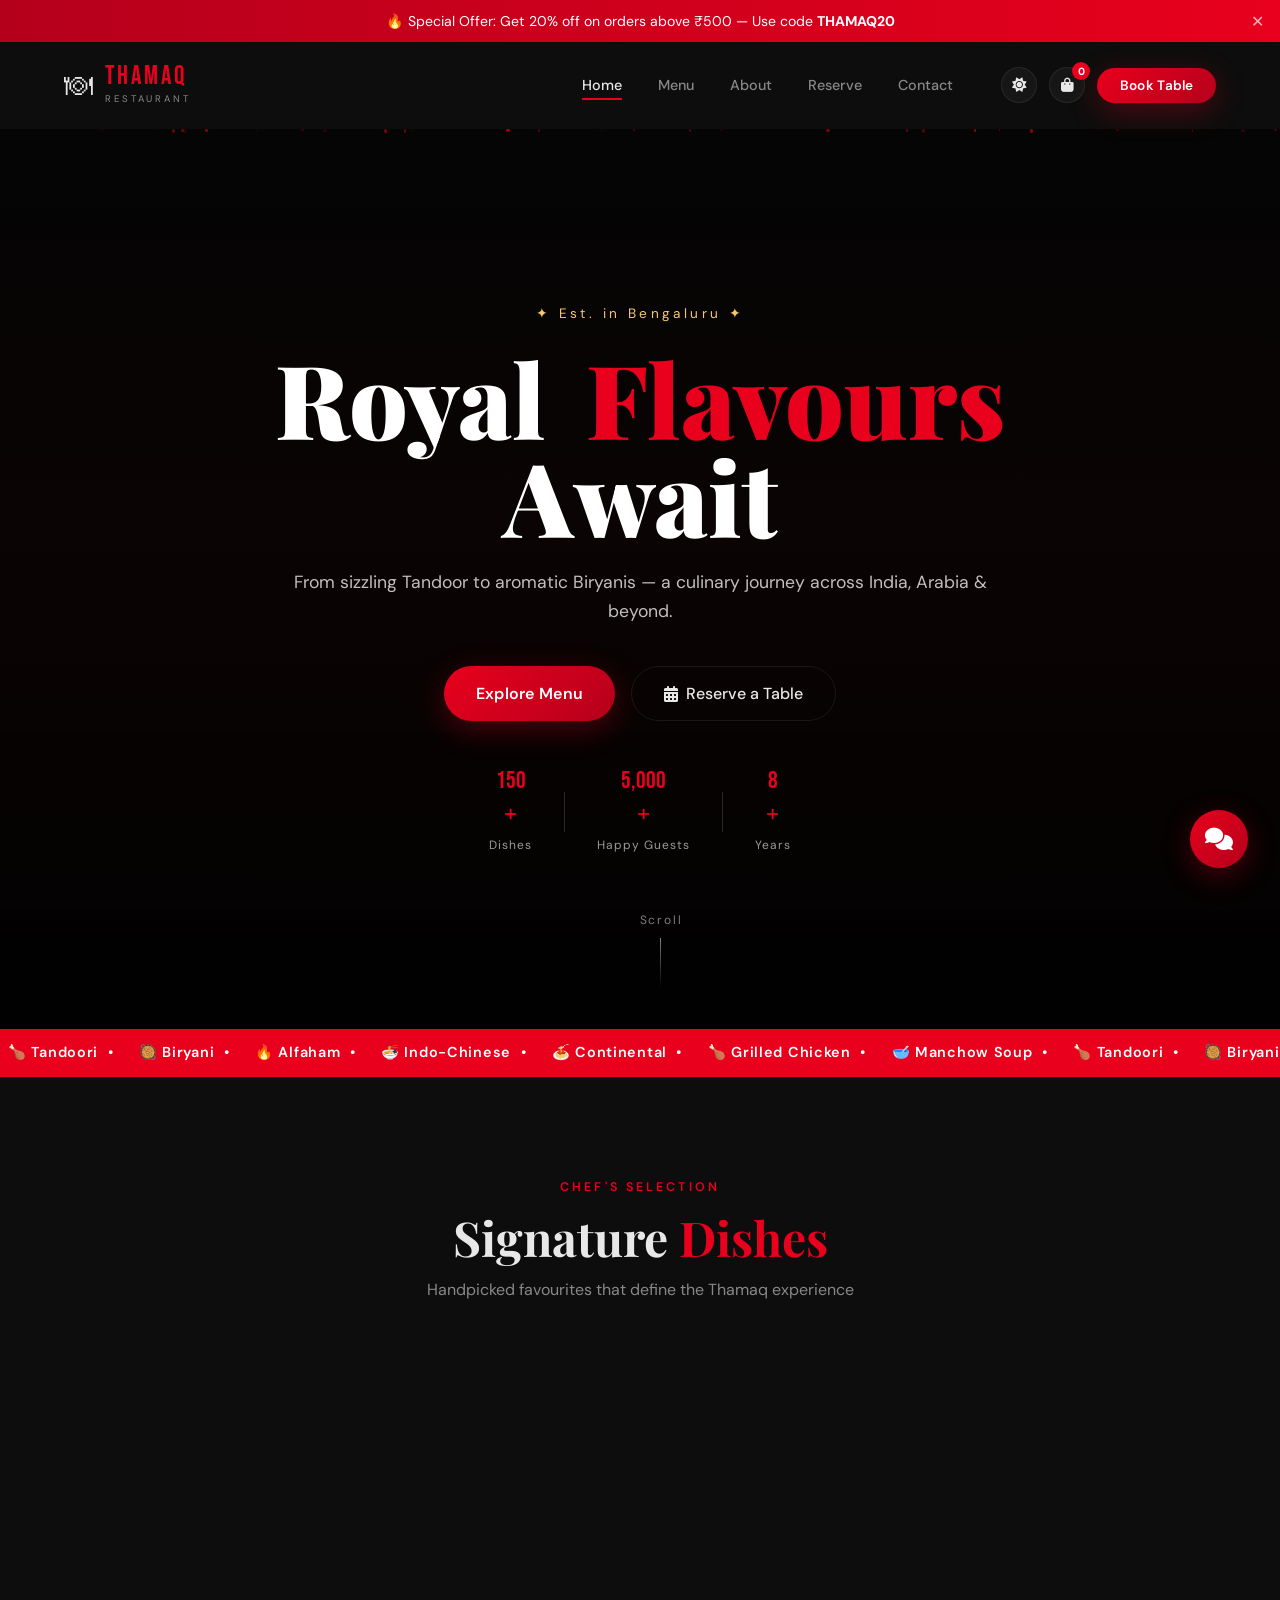
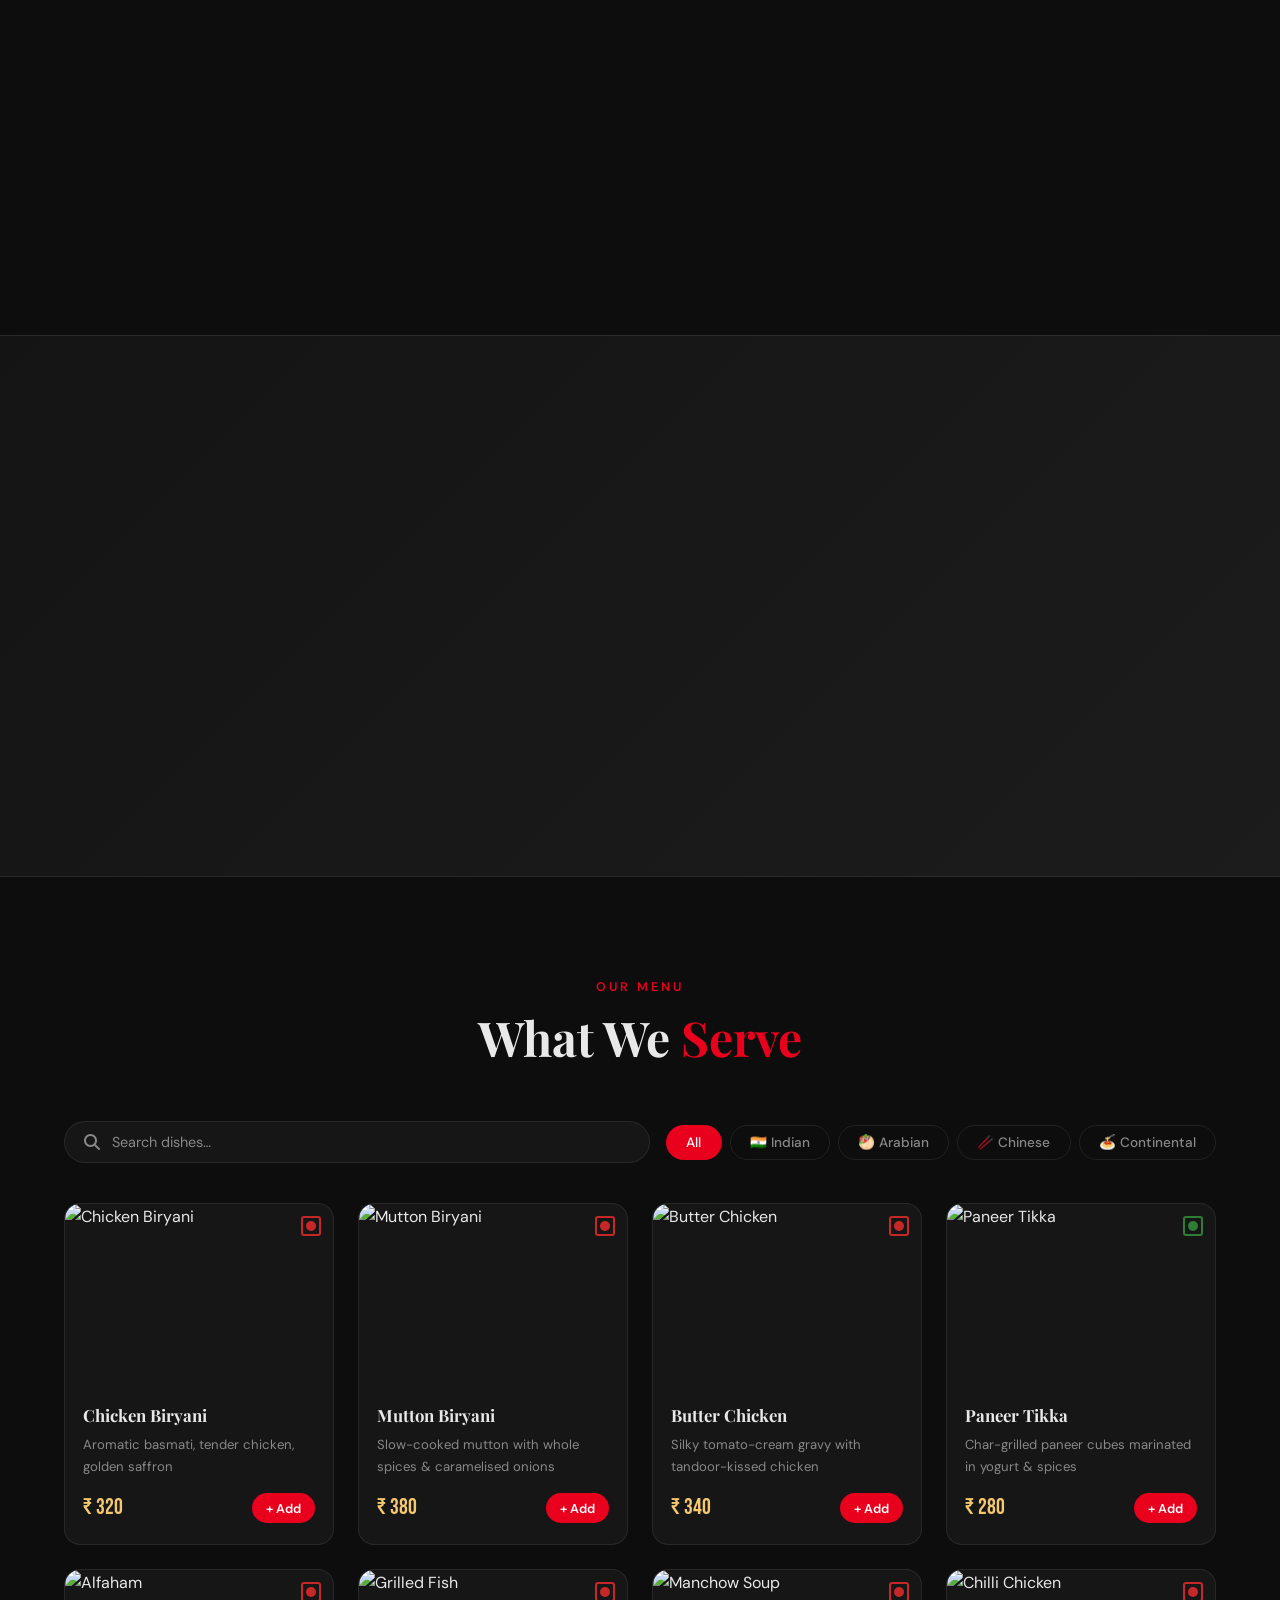
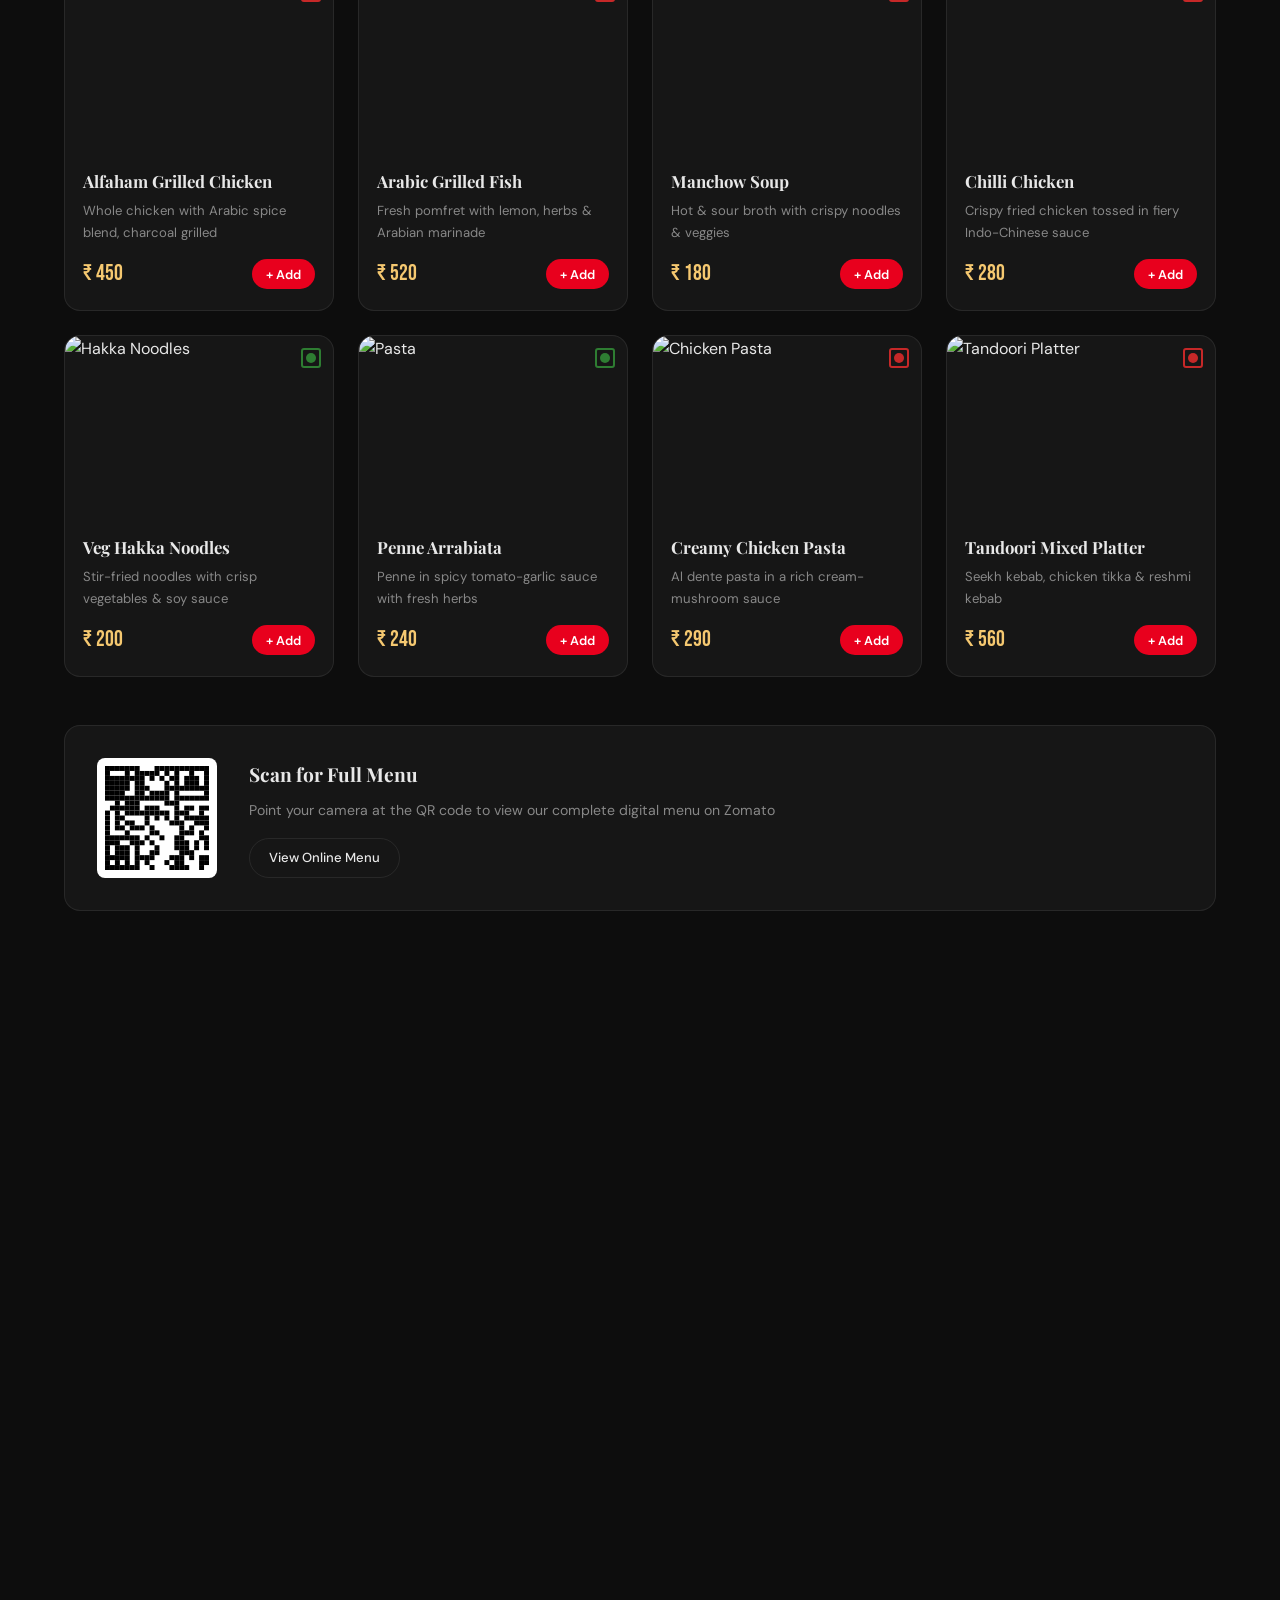
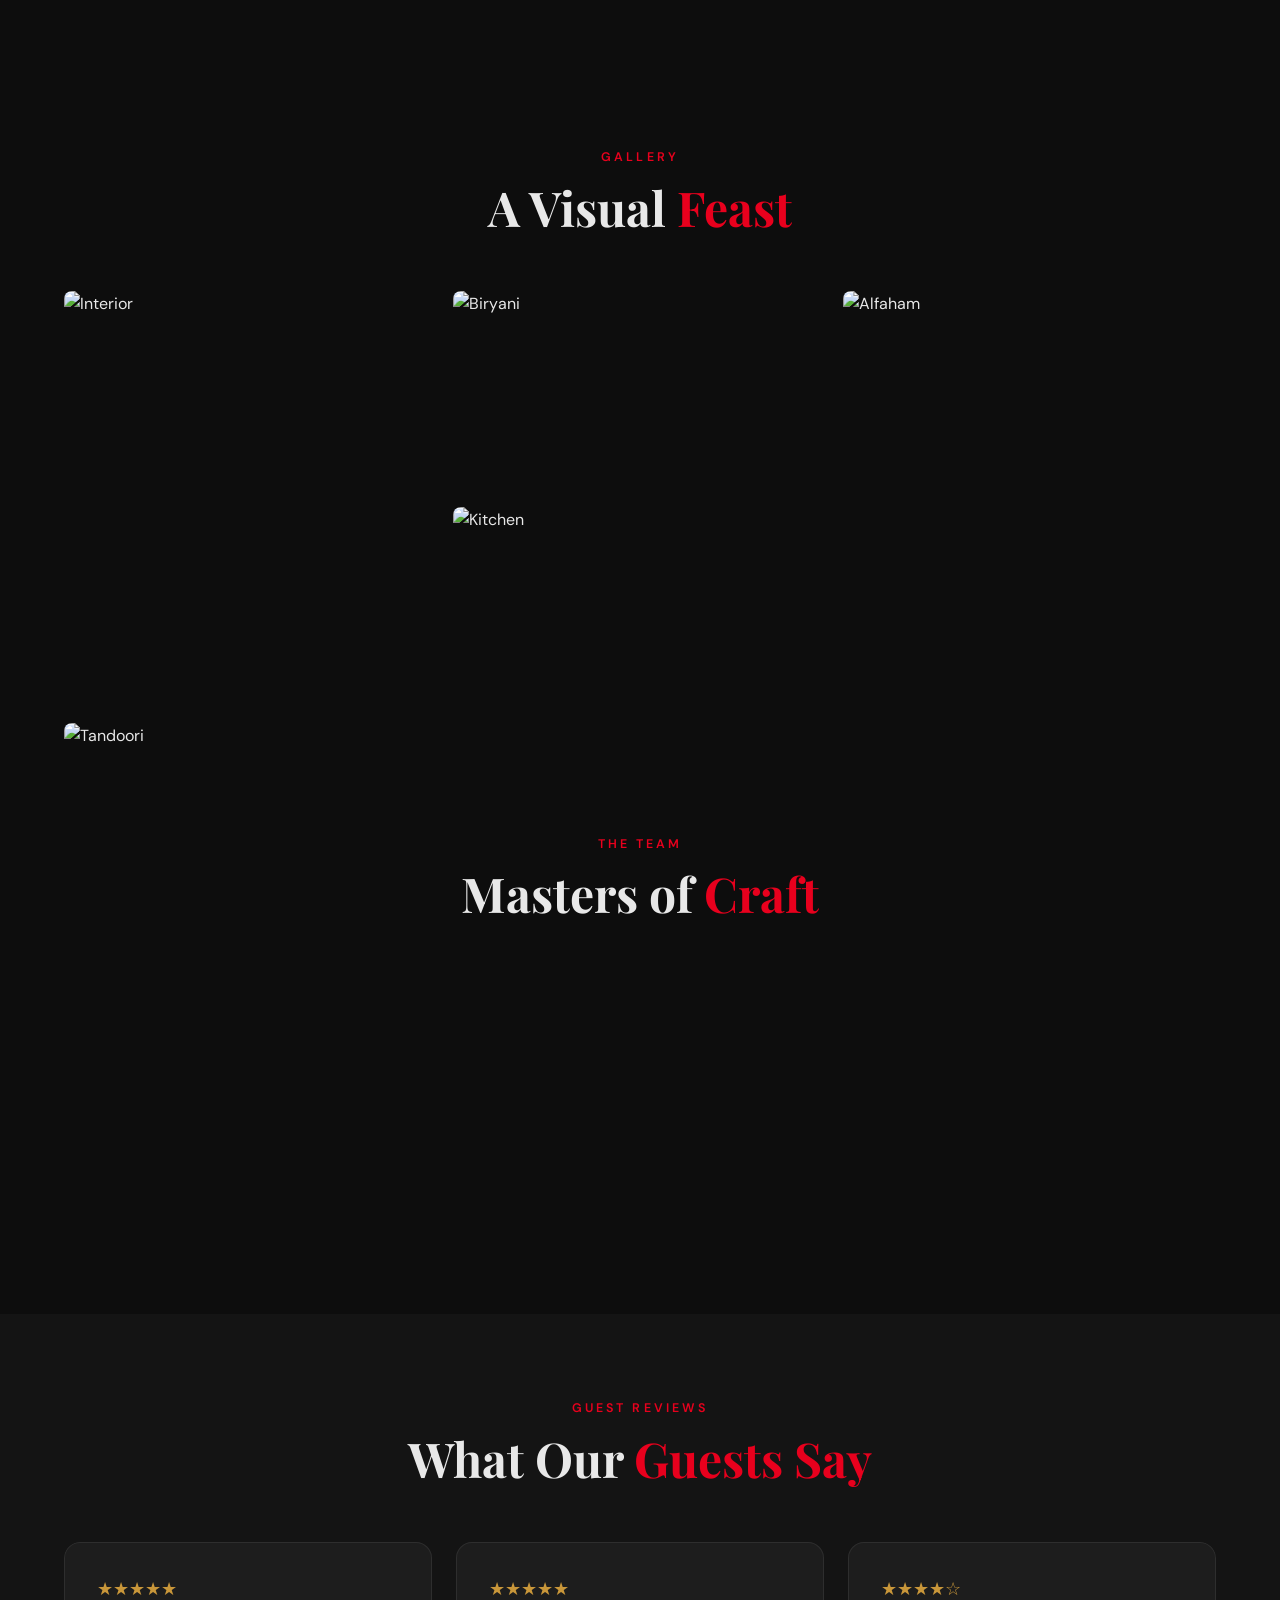
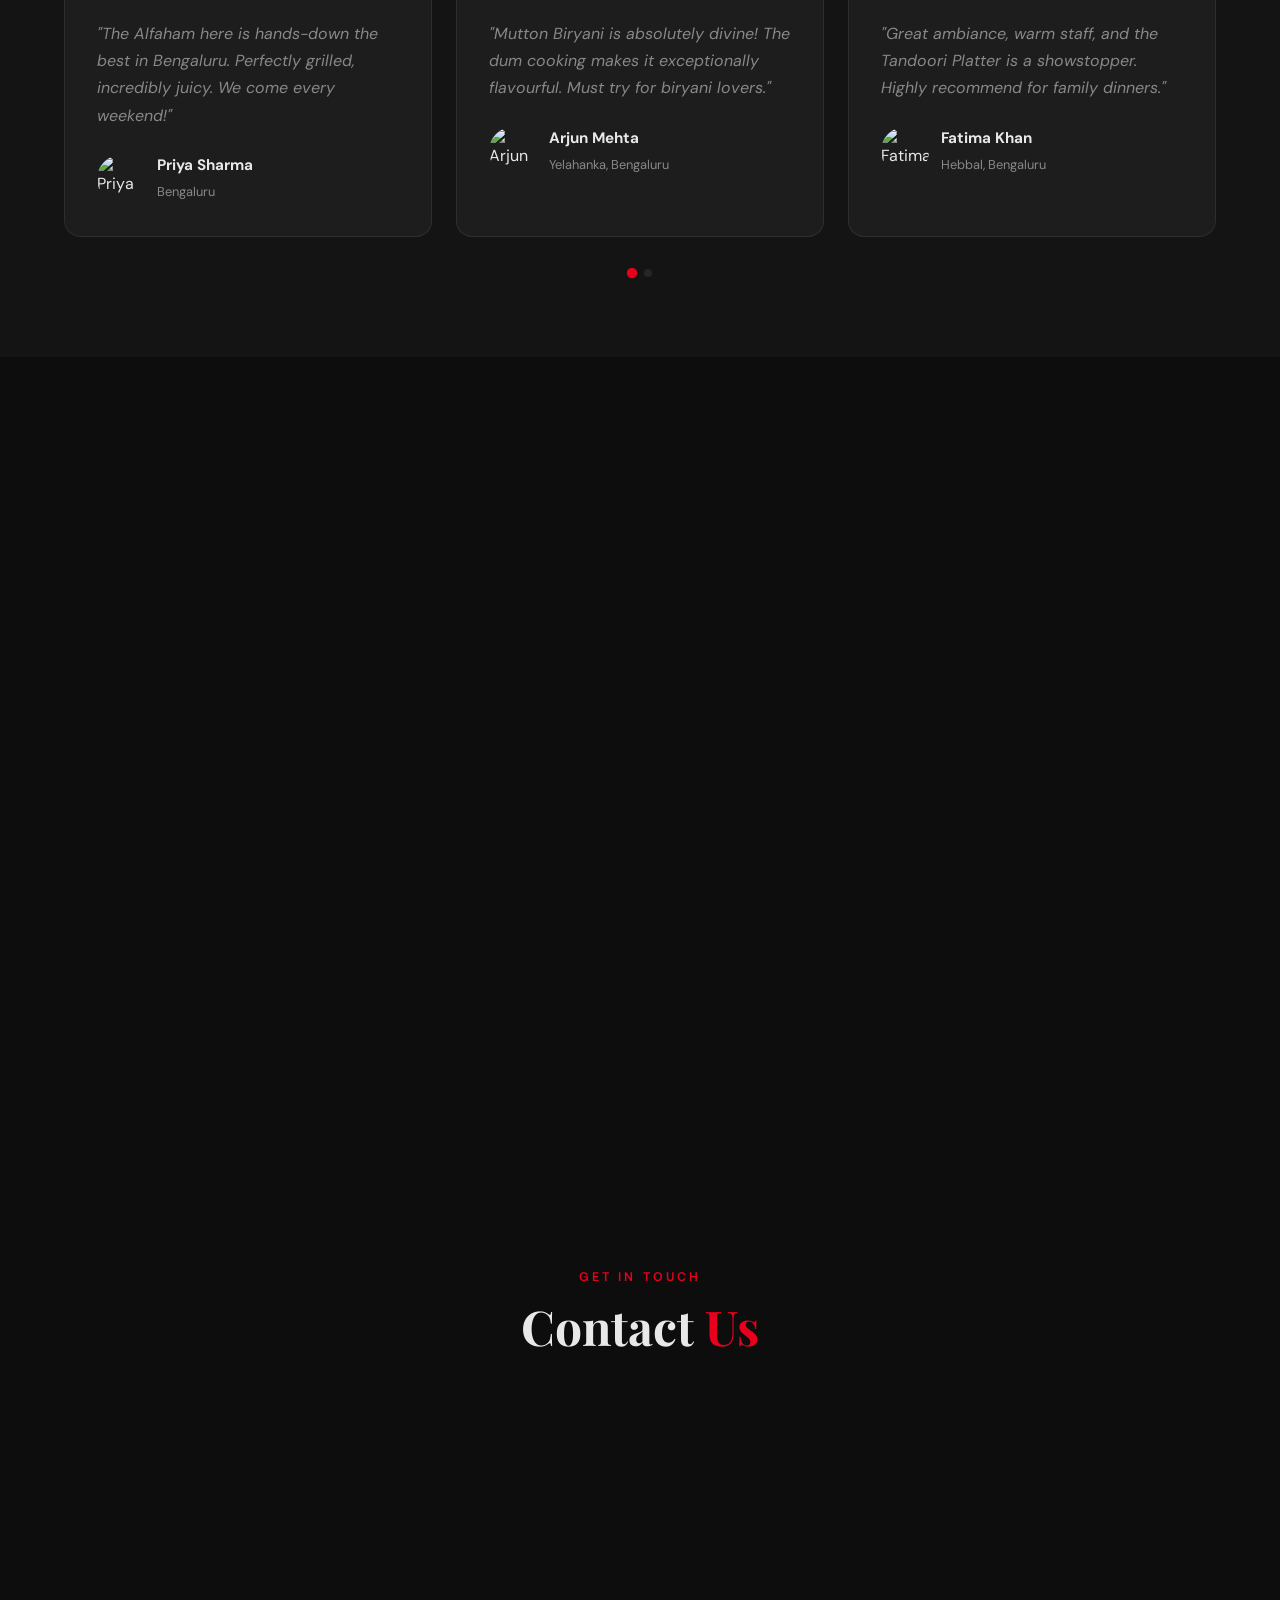
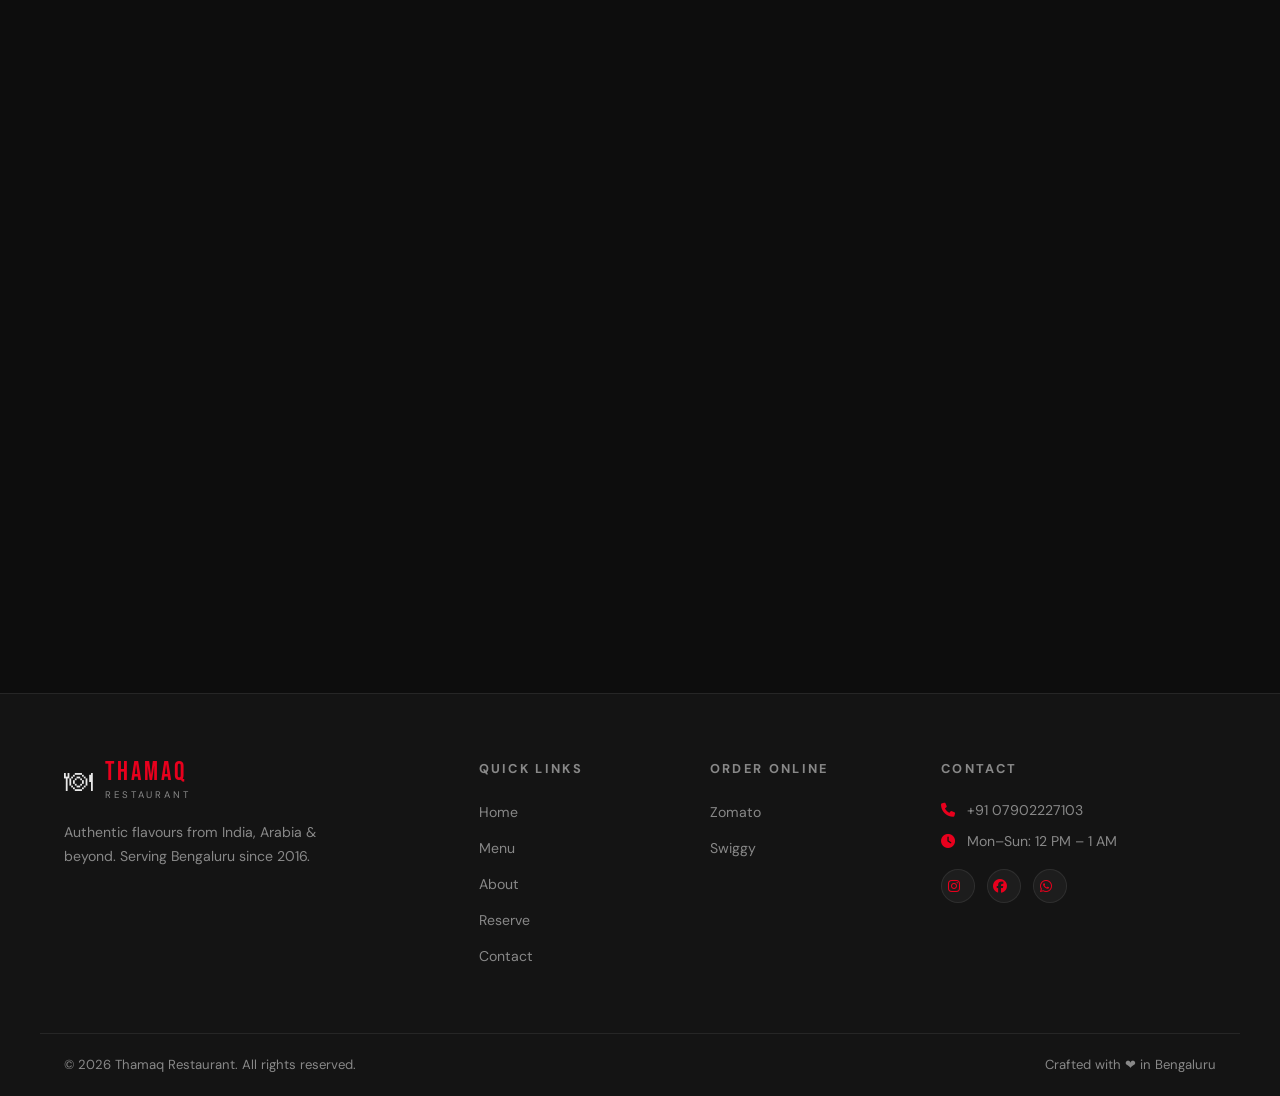
==== index.html @ 40ceb0ea "Initial files are inserted" ====
<!DOCTYPE html>
<html lang="en" data-theme="dark">
<head>
  <meta charset="UTF-8" />
  <meta name="viewport" content="width=device-width, initial-scale=1.0" />
  <meta name="description" content="Thamaq Restaurant – Premium Tandoori, Biryani, Arabian & Continental cuisine in Bengaluru. Dine in or order online." />
  <meta name="keywords" content="Thamaq Restaurant, Biryani Bengaluru, Tandoori, Alfaham, North Indian, Chinese, Arabian food" />
  <title>Thamaq Restaurant | Authentic Flavours, Royal Experience</title>

  <!-- Fonts -->
  <link rel="preconnect" href="https://fonts.googleapis.com" />
  <link href="https://fonts.googleapis.com/css2?family=Playfair+Display:ital,wght@0,400;0,700;0,900;1,400&family=DM+Sans:wght@300;400;500;600&family=Bebas+Neue&display=swap" rel="stylesheet" />

  <!-- Icons -->
  <link rel="stylesheet" href="https://cdnjs.cloudflare.com/ajax/libs/font-awesome/6.5.0/css/all.min.css" />

  <link rel="stylesheet" href="style.css" />
</head>
<body>

<!-- ══════════════════════ NOTIFICATION BANNER ══════════════════════ -->
<div class="notif-banner" id="notifBanner">
  <span>🔥 Special Offer: Get 20% off on orders above ₹500 — Use code <strong>THAMAQ20</strong></span>
  <button class="notif-close" onclick="document.getElementById('notifBanner').style.display='none'">✕</button>
</div>

<!-- ══════════════════════ NAVIGATION ══════════════════════ -->
<nav class="navbar" id="navbar">
  <div class="nav-container">
    <a href="#home" class="logo">
      <span class="logo-icon">🍽</span>
      <div>
        <span class="logo-name">THAMAQ</span>
        <span class="logo-sub">RESTAURANT</span>
      </div>
    </a>

    <ul class="nav-links" id="navLinks">
      <li><a href="#home" class="nav-link active">Home</a></li>
      <li><a href="#menu" class="nav-link">Menu</a></li>
      <li><a href="#about" class="nav-link">About</a></li>
      <li><a href="#reservation" class="nav-link">Reserve</a></li>
      <li><a href="#contact" class="nav-link">Contact</a></li>
    </ul>

    <div class="nav-actions">
      <button class="theme-toggle" id="themeToggle" aria-label="Toggle theme">
        <i class="fas fa-sun" id="themeIcon"></i>
      </button>
      <button class="cart-btn" onclick="toggleCart()">
        <i class="fas fa-shopping-bag"></i>
        <span class="cart-count" id="cartCount">0</span>
      </button>
      <button class="btn-primary nav-cta" onclick="scrollTo('reservation')">Book Table</button>
      <button class="hamburger" id="hamburger" onclick="toggleMenu()">
        <span></span><span></span><span></span>
      </button>
    </div>
  </div>
</nav>

<!-- ══════════════════════ HERO ══════════════════════ -->
<section class="hero" id="home">
  <div class="hero-bg">
    <div class="hero-overlay"></div>
    <div class="hero-particles" id="particles"></div>
  </div>

  <div class="hero-content">
    <p class="hero-label">✦ Est. in Bengaluru ✦</p>
    <h1 class="hero-title">
      <span class="hero-word" style="animation-delay:.1s">Royal</span>
      <span class="hero-word accent" style="animation-delay:.3s">Flavours</span>
      <span class="hero-word" style="animation-delay:.5s">Await</span>
    </h1>
    <p class="hero-sub">From sizzling Tandoor to aromatic Biryanis — a culinary journey across India, Arabia & beyond.</p>
    <div class="hero-btns">
      <button class="btn-primary lg" onclick="scrollTo('menu')">Explore Menu</button>
      <button class="btn-ghost lg" onclick="scrollTo('reservation')">
        <i class="fas fa-calendar-alt"></i> Reserve a Table
      </button>
    </div>
    <div class="hero-stats">
      <div class="stat"><span class="stat-num" data-target="150">0</span><span>+</span><small>Dishes</small></div>
      <div class="stat-div"></div>
      <div class="stat"><span class="stat-num" data-target="5000">0</span><span>+</span><small>Happy Guests</small></div>
      <div class="stat-div"></div>
      <div class="stat"><span class="stat-num" data-target="8">0</span><span>+</span><small>Years</small></div>
    </div>
  </div>

  <div class="hero-scroll-indicator">
    <span>Scroll</span>
    <div class="scroll-line"></div>
  </div>
</section>

<!-- ══════════════════════ CUISINE STRIPS ══════════════════════ -->
<div class="cuisine-strip">
  <div class="strip-inner">
    <span>🍗 Tandoori &nbsp;•</span>
    <span>&nbsp; 🥘 Biryani &nbsp;•</span>
    <span>&nbsp; 🔥 Alfaham &nbsp;•</span>
    <span>&nbsp; 🍜 Indo-Chinese &nbsp;•</span>
    <span>&nbsp; 🍝 Continental &nbsp;•</span>
    <span>&nbsp; 🍗 Grilled Chicken &nbsp;•</span>
    <span>&nbsp; 🥣 Manchow Soup &nbsp;•</span>
    <span>&nbsp; 🍗 Tandoori &nbsp;•</span>
    <span>&nbsp; 🥘 Biryani &nbsp;•</span>
    <span>&nbsp; 🔥 Alfaham &nbsp;•</span>
  </div>
</div>

<!-- ══════════════════════ FEATURED DISHES ══════════════════════ -->
<section class="section" id="featured">
  <div class="container">
    <div class="section-header">
      <p class="section-label">Chef's Selection</p>
      <h2 class="section-title">Signature <span class="accent">Dishes</span></h2>
      <p class="section-desc">Handpicked favourites that define the Thamaq experience</p>
    </div>

    <div class="featured-grid">
      <div class="feat-card feat-large" data-aos="fade-right">
        <img src="https://images.unsplash.com/photo-1567337710282-00832b415979?w=700&q=80" alt="Chicken Biryani" class="feat-img" />
        <div class="feat-overlay">
          <span class="feat-tag">Bestseller</span>
          <h3>Hyderabadi Chicken Biryani</h3>
          <p>Slow-cooked basmati rice layered with spiced chicken & saffron</p>
          <div class="feat-footer">
            <span class="price">₹ 320</span>
            <button class="btn-add" onclick="addToCart('Chicken Biryani', 320)">+ Add</button>
          </div>
        </div>
      </div>

      <div class="feat-col">
        <div class="feat-card" data-aos="fade-up" data-aos-delay="100">
          <img src="https://images.unsplash.com/photo-1598514982205-f36b96d1e9db?w=400&q=80" alt="Alfaham" class="feat-img" />
          <div class="feat-overlay">
            <span class="feat-tag">Arabian</span>
            <h3>Alfaham Grilled Chicken</h3>
            <div class="feat-footer">
              <span class="price">₹ 450</span>
              <button class="btn-add" onclick="addToCart('Alfaham Grilled Chicken', 450)">+ Add</button>
            </div>
          </div>
        </div>

        <div class="feat-card" data-aos="fade-up" data-aos-delay="200">
          <img src="https://images.unsplash.com/photo-1599487488170-d11ec9c172f0?w=400&q=80" alt="Tandoori" class="feat-img" />
          <div class="feat-overlay">
            <span class="feat-tag">Tandoor</span>
            <h3>Tandoori Platter</h3>
            <div class="feat-footer">
              <span class="price">₹ 560</span>
              <button class="btn-add" onclick="addToCart('Tandoori Platter', 560)">+ Add</button>
            </div>
          </div>
        </div>
      </div>
    </div>
  </div>
</section>

<!-- ══════════════════════ SPECIAL OFFER ══════════════════════ -->
<section class="offer-section">
  <div class="offer-inner">
    <div class="offer-text" data-aos="fade-right">
      <p class="offer-label">Limited Time</p>
      <h2>Family Feast<br/><span class="accent">Deal</span></h2>
      <p>4 Biryanis + 2 Starters + 4 Drinks — all for just <strong>₹1,299</strong>. Available Fri–Sun.</p>
      <button class="btn-primary lg" onclick="scrollTo('reservation')">Grab the Deal</button>
    </div>
    <div class="offer-img-wrap" data-aos="fade-left">
      <img src="https://images.unsplash.com/photo-1567337710282-00832b415979?w=500&q=80" alt="Family Feast" class="offer-img" />
      <div class="offer-badge">SAVE<br/>30%</div>
    </div>
  </div>
</section>

<!-- ══════════════════════ MENU ══════════════════════ -->
<section class="section" id="menu">
  <div class="container">
    <div class="section-header">
      <p class="section-label">Our Menu</p>
      <h2 class="section-title">What We <span class="accent">Serve</span></h2>
    </div>

    <!-- Search & Filter -->
    <div class="menu-controls">
      <div class="search-box">
        <i class="fas fa-search"></i>
        <input type="text" id="menuSearch" placeholder="Search dishes…" oninput="filterMenu()" />
      </div>
      <div class="cat-tabs" id="catTabs">
        <button class="cat-tab active" onclick="filterCat('all', this)">All</button>
        <button class="cat-tab" onclick="filterCat('indian', this)">🇮🇳 Indian</button>
        <button class="cat-tab" onclick="filterCat('arabian', this)">🥙 Arabian</button>
        <button class="cat-tab" onclick="filterCat('chinese', this)">🥢 Chinese</button>
        <button class="cat-tab" onclick="filterCat('continental', this)">🍝 Continental</button>
      </div>
    </div>

    <!-- Menu Grid -->
    <div class="menu-grid" id="menuGrid">
      <!-- Indian -->
      <div class="menu-card" data-cat="indian" data-name="chicken biryani">
        <div class="menu-img-wrap"><img src="https://images.unsplash.com/photo-1567337710282-00832b415979?w=300&q=70" alt="Chicken Biryani" /><span class="veg-dot non-veg"></span></div>
        <div class="menu-info">
          <h4>Chicken Biryani</h4>
          <p>Aromatic basmati, tender chicken, golden saffron</p>
          <div class="menu-footer"><span class="price">₹ 320</span><button class="btn-add sm" onclick="addToCart('Chicken Biryani',320)">+ Add</button></div>
        </div>
      </div>

      <div class="menu-card" data-cat="indian" data-name="mutton biryani">
        <div class="menu-img-wrap"><img src="https://images.unsplash.com/photo-1630851840628-48c25bc6e3a0?w=300&q=70" alt="Mutton Biryani" /><span class="veg-dot non-veg"></span></div>
        <div class="menu-info">
          <h4>Mutton Biryani</h4>
          <p>Slow-cooked mutton with whole spices & caramelised onions</p>
          <div class="menu-footer"><span class="price">₹ 380</span><button class="btn-add sm" onclick="addToCart('Mutton Biryani',380)">+ Add</button></div>
        </div>
      </div>

      <div class="menu-card" data-cat="indian" data-name="butter chicken">
        <div class="menu-img-wrap"><img src="https://images.unsplash.com/photo-1603894584373-5ac82b2ae398?w=300&q=70" alt="Butter Chicken" /><span class="veg-dot non-veg"></span></div>
        <div class="menu-info">
          <h4>Butter Chicken</h4>
          <p>Silky tomato-cream gravy with tandoor-kissed chicken</p>
          <div class="menu-footer"><span class="price">₹ 340</span><button class="btn-add sm" onclick="addToCart('Butter Chicken',340)">+ Add</button></div>
        </div>
      </div>

      <div class="menu-card" data-cat="indian" data-name="paneer tikka">
        <div class="menu-img-wrap"><img src="https://images.unsplash.com/photo-1618449840665-9ed506d73a34?w=300&q=70" alt="Paneer Tikka" /><span class="veg-dot veg"></span></div>
        <div class="menu-info">
          <h4>Paneer Tikka</h4>
          <p>Char-grilled paneer cubes marinated in yogurt & spices</p>
          <div class="menu-footer"><span class="price">₹ 280</span><button class="btn-add sm" onclick="addToCart('Paneer Tikka',280)">+ Add</button></div>
        </div>
      </div>

      <!-- Arabian -->
      <div class="menu-card" data-cat="arabian" data-name="alfaham grilled chicken">
        <div class="menu-img-wrap"><img src="https://images.unsplash.com/photo-1598514982205-f36b96d1e9db?w=300&q=70" alt="Alfaham" /><span class="veg-dot non-veg"></span></div>
        <div class="menu-info">
          <h4>Alfaham Grilled Chicken</h4>
          <p>Whole chicken with Arabic spice blend, charcoal grilled</p>
          <div class="menu-footer"><span class="price">₹ 450</span><button class="btn-add sm" onclick="addToCart('Alfaham Chicken',450)">+ Add</button></div>
        </div>
      </div>

      <div class="menu-card" data-cat="arabian" data-name="arabic grilled fish">
        <div class="menu-img-wrap"><img src="https://images.unsplash.com/photo-1614976633082-21e8f3e6a8e3?w=300&q=70" alt="Grilled Fish" /><span class="veg-dot non-veg"></span></div>
        <div class="menu-info">
          <h4>Arabic Grilled Fish</h4>
          <p>Fresh pomfret with lemon, herbs & Arabian marinade</p>
          <div class="menu-footer"><span class="price">₹ 520</span><button class="btn-add sm" onclick="addToCart('Arabic Grilled Fish',520)">+ Add</button></div>
        </div>
      </div>

      <!-- Chinese -->
      <div class="menu-card" data-cat="chinese" data-name="manchow soup">
        <div class="menu-img-wrap"><img src="https://images.unsplash.com/photo-1547592166-23ac45744acd?w=300&q=70" alt="Manchow Soup" /><span class="veg-dot non-veg"></span></div>
        <div class="menu-info">
          <h4>Manchow Soup</h4>
          <p>Hot & sour broth with crispy noodles & veggies</p>
          <div class="menu-footer"><span class="price">₹ 180</span><button class="btn-add sm" onclick="addToCart('Manchow Soup',180)">+ Add</button></div>
        </div>
      </div>

      <div class="menu-card" data-cat="chinese" data-name="chilli chicken">
        <div class="menu-img-wrap"><img src="https://images.unsplash.com/photo-1565557623262-b51c2513a641?w=300&q=70" alt="Chilli Chicken" /><span class="veg-dot non-veg"></span></div>
        <div class="menu-info">
          <h4>Chilli Chicken</h4>
          <p>Crispy fried chicken tossed in fiery Indo-Chinese sauce</p>
          <div class="menu-footer"><span class="price">₹ 280</span><button class="btn-add sm" onclick="addToCart('Chilli Chicken',280)">+ Add</button></div>
        </div>
      </div>

      <div class="menu-card" data-cat="chinese" data-name="hakka noodles">
        <div class="menu-img-wrap"><img src="https://images.unsplash.com/photo-1555126634-323283e090fa?w=300&q=70" alt="Hakka Noodles" /><span class="veg-dot veg"></span></div>
        <div class="menu-info">
          <h4>Veg Hakka Noodles</h4>
          <p>Stir-fried noodles with crisp vegetables & soy sauce</p>
          <div class="menu-footer"><span class="price">₹ 200</span><button class="btn-add sm" onclick="addToCart('Hakka Noodles',200)">+ Add</button></div>
        </div>
      </div>

      <!-- Continental -->
      <div class="menu-card" data-cat="continental" data-name="pasta arabiata">
        <div class="menu-img-wrap"><img src="https://images.unsplash.com/photo-1555949258-eb67b1ef0ceb?w=300&q=70" alt="Pasta" /><span class="veg-dot veg"></span></div>
        <div class="menu-info">
          <h4>Penne Arrabiata</h4>
          <p>Penne in spicy tomato-garlic sauce with fresh herbs</p>
          <div class="menu-footer"><span class="price">₹ 240</span><button class="btn-add sm" onclick="addToCart('Penne Arrabiata',240)">+ Add</button></div>
        </div>
      </div>

      <div class="menu-card" data-cat="continental" data-name="chicken pasta">
        <div class="menu-img-wrap"><img src="https://images.unsplash.com/photo-1621996346565-e3dbc646d9a9?w=300&q=70" alt="Chicken Pasta" /><span class="veg-dot non-veg"></span></div>
        <div class="menu-info">
          <h4>Creamy Chicken Pasta</h4>
          <p>Al dente pasta in a rich cream-mushroom sauce</p>
          <div class="menu-footer"><span class="price">₹ 290</span><button class="btn-add sm" onclick="addToCart('Creamy Chicken Pasta',290)">+ Add</button></div>
        </div>
      </div>

      <div class="menu-card" data-cat="indian" data-name="tandoori platter">
        <div class="menu-img-wrap"><img src="https://images.unsplash.com/photo-1599487488170-d11ec9c172f0?w=300&q=70" alt="Tandoori Platter" /><span class="veg-dot non-veg"></span></div>
        <div class="menu-info">
          <h4>Tandoori Mixed Platter</h4>
          <p>Seekh kebab, chicken tikka & reshmi kebab</p>
          <div class="menu-footer"><span class="price">₹ 560</span><button class="btn-add sm" onclick="addToCart('Tandoori Platter',560)">+ Add</button></div>
        </div>
      </div>
    </div>

    <div class="menu-empty hidden" id="menuEmpty">
      <i class="fas fa-search"></i>
      <p>No dishes found. Try another search!</p>
    </div>

    <div class="qr-section">
      <div class="qr-box">
        <div class="qr-code" id="qrCode"></div>
        <div>
          <h4>Scan for Full Menu</h4>
          <p>Point your camera at the QR code to view our complete digital menu on Zomato</p>
          <a href="https://www.zomato.com/bangalore/thamaq-restaurant-yelahanka-bangalore/order" target="_blank" class="btn-ghost sm">View Online Menu</a>
        </div>
      </div>
    </div>
  </div>
</section>

<!-- ══════════════════════ ABOUT ══════════════════════ -->
<section class="section" id="about">
  <div class="container">
    <div class="about-grid">
      <div class="about-imgs" data-aos="fade-right">
        <img src="https://images.unsplash.com/photo-1414235077428-338989a2e8c0?w=500&q=80" alt="Restaurant Interior" class="about-img about-img-main" />
        <img src="https://images.unsplash.com/photo-1555396273-367ea4eb4db5?w=300&q=80" alt="Kitchen" class="about-img about-img-sm" />
        <div class="about-exp-badge"><span>8+</span><small>Years of<br/>Excellence</small></div>
      </div>
      <div class="about-text" data-aos="fade-left">
        <p class="section-label">Our Story</p>
        <h2 class="section-title">Where Every Meal<br/>Is a <span class="accent">Memory</span></h2>
        <p>Thamaq Restaurant was founded with a simple dream: to bring the finest flavours of India, Arabia, and beyond to the heart of Bengaluru. Nestled on Bagalur Main Road, we have been serving our community for over 8 years.</p>
        <p style="margin-top:1rem">Our chefs masterfully blend traditional recipes with contemporary techniques, ensuring every bite transports you to the origins of that cuisine — be it the North Indian frontier, the streets of Hyderabad, or the grills of Arabia.</p>
        <div class="about-pillars">
          <div class="pillar"><i class="fas fa-fire"></i><span>Live Tandoor</span></div>
          <div class="pillar"><i class="fas fa-leaf"></i><span>Fresh Ingredients</span></div>
          <div class="pillar"><i class="fas fa-award"></i><span>Authentic Recipes</span></div>
          <div class="pillar"><i class="fas fa-heart"></i><span>Made with Love</span></div>
        </div>
      </div>
    </div>

    <!-- Gallery -->
    <div class="gallery-header section-header" style="margin-top:5rem">
      <p class="section-label">Gallery</p>
      <h2 class="section-title">A Visual <span class="accent">Feast</span></h2>
    </div>
    <div class="gallery-grid">
      <div class="gallery-item gi-tall"><img src="https://images.unsplash.com/photo-1414235077428-338989a2e8c0?w=400&q=80" alt="Interior" /></div>
      <div class="gallery-item"><img src="https://images.unsplash.com/photo-1567337710282-00832b415979?w=400&q=80" alt="Biryani" /></div>
      <div class="gallery-item"><img src="https://images.unsplash.com/photo-1598514982205-f36b96d1e9db?w=400&q=80" alt="Alfaham" /></div>
      <div class="gallery-item gi-wide"><img src="https://images.unsplash.com/photo-1555396273-367ea4eb4db5?w=600&q=80" alt="Kitchen" /></div>
      <div class="gallery-item"><img src="https://images.unsplash.com/photo-1599487488170-d11ec9c172f0?w=400&q=80" alt="Tandoori" /></div>
    </div>

    <!-- Team -->
    <div class="section-header" style="margin-top:5rem">
      <p class="section-label">The Team</p>
      <h2 class="section-title">Masters of <span class="accent">Craft</span></h2>
    </div>
    <div class="team-grid">
      <div class="team-card" data-aos="fade-up">
        <img src="https://images.unsplash.com/photo-1577219491135-ce391730fb2c?w=300&q=80" alt="Head Chef" />
        <h4>Chef Rajan Kumar</h4>
        <span>Head Chef · Tandoor Specialist</span>
      </div>
      <div class="team-card" data-aos="fade-up" data-aos-delay="100">
        <img src="https://images.unsplash.com/photo-1595273670150-bd0c3c392e46?w=300&q=80" alt="Arabian Chef" />
        <h4>Chef Yusuf Al-Rashid</h4>
        <span>Arabian Cuisine Expert</span>
      </div>
      <div class="team-card" data-aos="fade-up" data-aos-delay="200">
        <img src="https://images.unsplash.com/photo-1566554273541-37a9ca77b91f?w=300&q=80" alt="Biryani Chef" />
        <h4>Chef Saleem Pasha</h4>
        <span>Biryani Maestro</span>
      </div>
    </div>
  </div>
</section>

<!-- ══════════════════════ TESTIMONIALS ══════════════════════ -->
<section class="testimonials-section">
  <div class="container">
    <div class="section-header">
      <p class="section-label">Guest Reviews</p>
      <h2 class="section-title">What Our <span class="accent">Guests Say</span></h2>
    </div>

    <div class="testimonial-slider" id="testimonialSlider">
      <div class="testimonial-track" id="testimonialTrack">
        <div class="testimonial-card">
          <div class="stars">★★★★★</div>
          <p>"The Alfaham here is hands-down the best in Bengaluru. Perfectly grilled, incredibly juicy. We come every weekend!"</p>
          <div class="reviewer"><img src="https://i.pravatar.cc/60?img=1" alt="Priya S" /><div><strong>Priya Sharma</strong><small>Bengaluru</small></div></div>
        </div>
        <div class="testimonial-card">
          <div class="stars">★★★★★</div>
          <p>"Mutton Biryani is absolutely divine! The dum cooking makes it exceptionally flavourful. Must try for biryani lovers."</p>
          <div class="reviewer"><img src="https://i.pravatar.cc/60?img=11" alt="Arjun M" /><div><strong>Arjun Mehta</strong><small>Yelahanka, Bengaluru</small></div></div>
        </div>
        <div class="testimonial-card">
          <div class="stars">★★★★☆</div>
          <p>"Great ambiance, warm staff, and the Tandoori Platter is a showstopper. Highly recommend for family dinners."</p>
          <div class="reviewer"><img src="https://i.pravatar.cc/60?img=5" alt="Fatima K" /><div><strong>Fatima Khan</strong><small>Hebbal, Bengaluru</small></div></div>
        </div>
        <div class="testimonial-card">
          <div class="stars">★★★★★</div>
          <p>"Manchow soup and Chilli Chicken combo is unbeatable. Indo-Chinese done right. Quick service too!"</p>
          <div class="reviewer"><img src="https://i.pravatar.cc/60?img=15" alt="Rohit D" /><div><strong>Rohit Das</strong><small>Bagalur, Bengaluru</small></div></div>
        </div>
      </div>
    </div>
    <div class="slider-dots" id="sliderDots"></div>
  </div>
</section>

<!-- ══════════════════════ RESERVATION ══════════════════════ -->
<section class="section" id="reservation">
  <div class="container">
    <div class="reservation-grid">
      <div class="res-info" data-aos="fade-right">
        <p class="section-label">Reserve a Table</p>
        <h2 class="section-title">Book Your <span class="accent">Experience</span></h2>
        <p>Reserve your spot and enjoy a seamless dining experience. We recommend booking at least a day in advance for weekends.</p>
        <div class="res-details">
          <div class="res-detail"><i class="fas fa-clock"></i><div><strong>Opening Hours</strong><span>Monday – Sunday: 12:00 PM – 1:00 AM</span></div></div>
          <div class="res-detail"><i class="fas fa-map-marker-alt"></i><div><strong>Location</strong><span>Bagalur Main Rd, opp. Indian Oil Petrol Pump, Bengaluru 560064</span></div></div>
          <div class="res-detail"><i class="fas fa-phone"></i><div><strong>Reservations</strong><span>+91 07902227103</span></div></div>
        </div>
      </div>

      <form class="res-form glass-card" id="reservationForm" onsubmit="submitReservation(event)" data-aos="fade-left">
        <h3>Table Reservation</h3>
        <div class="form-row">
          <div class="form-group">
            <label>Full Name</label>
            <input type="text" placeholder="Your name" required />
          </div>
          <div class="form-group">
            <label>Phone</label>
            <input type="tel" placeholder="+91 XXXXX XXXXX" required />
          </div>
        </div>
        <div class="form-row">
          <div class="form-group">
            <label>Date</label>
            <input type="date" id="resDate" required />
          </div>
          <div class="form-group">
            <label>Time</label>
            <select required>
              <option value="">Select time</option>
              <option>12:00 PM</option><option>1:00 PM</option><option>2:00 PM</option>
              <option>3:00 PM</option><option>6:00 PM</option><option>7:00 PM</option>
              <option>8:00 PM</option><option>9:00 PM</option><option>10:00 PM</option>
              <option>11:00 PM</option>
            </select>
          </div>
        </div>
        <div class="form-row">
          <div class="form-group">
            <label>Guests</label>
            <select required>
              <option value="">Select guests</option>
              <option>1 Person</option><option>2 People</option><option>3 People</option>
              <option>4 People</option><option>5-6 People</option><option>7-10 People</option>
              <option>10+ People</option>
            </select>
          </div>
          <div class="form-group">
            <label>Occasion</label>
            <select>
              <option value="">Select occasion</option>
              <option>Birthday</option><option>Anniversary</option><option>Business Dinner</option>
              <option>Date Night</option><option>Family Gathering</option><option>Other</option>
            </select>
          </div>
        </div>
        <div class="form-group">
          <label>Special Requests</label>
          <textarea placeholder="Any dietary needs or special arrangements…" rows="3"></textarea>
        </div>
        <button type="submit" class="btn-primary full">Confirm Reservation</button>
      </form>
    </div>
  </div>
</section>

<!-- ══════════════════════ CONTACT ══════════════════════ -->
<section class="section" id="contact">
  <div class="container">
    <div class="section-header">
      <p class="section-label">Get In Touch</p>
      <h2 class="section-title">Contact <span class="accent">Us</span></h2>
    </div>

    <div class="contact-grid">
      <div class="contact-info" data-aos="fade-right">
        <div class="contact-card glass-card">
          <i class="fas fa-map-marker-alt"></i>
          <h4>Find Us</h4>
          <p>Bagalur Main Rd, opp. Indian Oil Petrol Pump, Munneshwara Block, Dwarka Nagar, Kattigenahalli, Bengaluru, Karnataka 560064</p>
        </div>
        <div class="contact-card glass-card">
          <i class="fas fa-phone"></i>
          <h4>Call Us</h4>
          <p><a href="tel:07902227103">+91 07902227103</a></p>
        </div>
        <div class="contact-card glass-card">
          <i class="fas fa-clock"></i>
          <h4>Hours</h4>
          <p>Monday – Sunday<br/>12:00 PM – 1:00 AM</p>
        </div>
        <div class="social-links">
          <a href="#" class="social-btn" aria-label="Instagram"><i class="fab fa-instagram"></i></a>
          <a href="#" class="social-btn" aria-label="Facebook"><i class="fab fa-facebook"></i></a>
          <a href="https://www.zomato.com/bangalore/thamaq-restaurant-yelahanka-bangalore/order" target="_blank" class="social-btn" aria-label="Zomato"><i class="fas fa-utensils"></i></a>
          <a href="#" class="social-btn" aria-label="WhatsApp"><i class="fab fa-whatsapp"></i></a>
        </div>
      </div>

      <div class="contact-right" data-aos="fade-left">
        <div class="map-container">
          <iframe
            src="https://www.google.com/maps/embed?pb=!1m18!1m12!1m3!1d3885.097!2d77.6177577!3d13.1219478!2m3!1f0!2f0!3f0!3m2!1i1024!2i768!4f13.1!3m3!1m2!1s0x3bae197d9384cd9d%3A0x11226b272c6be0b2!2sThamaq%20Restaurant%20%7C%20Bagalur%20Cross!5e0!3m2!1sen!2sin!4v1234567890"
            width="100%" height="280" style="border:0;border-radius:12px" allowfullscreen loading="lazy">
          </iframe>
          <a href="https://google.com/maps/place/Thamaq+Restaurant+%7C+Bagalur+Cross/@13.1219478,77.6177577,17z" target="_blank" class="btn-primary" style="display:block;text-align:center;margin-top:1rem">
            <i class="fas fa-directions"></i> Get Directions
          </a>
        </div>

        <form class="contact-form glass-card" onsubmit="submitContact(event)">
          <h4>Send a Message</h4>
          <div class="form-group">
            <input type="text" placeholder="Your Name" required />
          </div>
          <div class="form-row">
            <div class="form-group"><input type="email" placeholder="Email Address" required /></div>
            <div class="form-group"><input type="tel" placeholder="Phone Number" /></div>
          </div>
          <div class="form-group"><textarea placeholder="Your message…" rows="4" required></textarea></div>
          <button type="submit" class="btn-primary full">Send Message</button>
        </form>
      </div>
    </div>
  </div>
</section>

<!-- ══════════════════════ FOOTER ══════════════════════ -->
<footer class="footer">
  <div class="footer-top">
    <div class="footer-brand">
      <a href="#home" class="logo"><span class="logo-icon">🍽</span><div><span class="logo-name">THAMAQ</span><span class="logo-sub">RESTAURANT</span></div></a>
      <p>Authentic flavours from India, Arabia & beyond. Serving Bengaluru since 2016.</p>
    </div>
    <div class="footer-links">
      <h5>Quick Links</h5>
      <ul>
        <li><a href="#home">Home</a></li>
        <li><a href="#menu">Menu</a></li>
        <li><a href="#about">About</a></li>
        <li><a href="#reservation">Reserve</a></li>
        <li><a href="#contact">Contact</a></li>
      </ul>
    </div>
    <div class="footer-links">
      <h5>Order Online</h5>
      <ul>
        <li><a href="https://www.zomato.com/bangalore/thamaq-restaurant-yelahanka-bangalore/order" target="_blank">Zomato</a></li>
        <li><a href="https://www.swiggy.com" target="_blank">Swiggy</a></li>
      </ul>
    </div>
    <div class="footer-contact">
      <h5>Contact</h5>
      <p><i class="fas fa-phone"></i> +91 07902227103</p>
      <p><i class="fas fa-clock"></i> Mon–Sun: 12 PM – 1 AM</p>
      <div class="social-links" style="margin-top:1rem">
        <a href="#" class="social-btn sm"><i class="fab fa-instagram"></i></a>
        <a href="#" class="social-btn sm"><i class="fab fa-facebook"></i></a>
        <a href="#" class="social-btn sm"><i class="fab fa-whatsapp"></i></a>
      </div>
    </div>
  </div>
  <div class="footer-bottom">
    <p>© 2026 Thamaq Restaurant. All rights reserved.</p>
    <p>Crafted with ❤ in Bengaluru</p>
  </div>
</footer>

<!-- ══════════════════════ CART SIDEBAR ══════════════════════ -->
<div class="cart-overlay" id="cartOverlay" onclick="toggleCart()"></div>
<div class="cart-sidebar" id="cartSidebar">
  <div class="cart-header">
    <h3>Your Order</h3>
    <button onclick="toggleCart()"><i class="fas fa-times"></i></button>
  </div>
  <div class="cart-items" id="cartItems">
    <div class="cart-empty"><i class="fas fa-shopping-bag"></i><p>Your cart is empty</p></div>
  </div>
  <div class="cart-footer" id="cartFooter" style="display:none">
    <div class="cart-total"><span>Total</span><span id="cartTotal">₹ 0</span></div>
    <button class="btn-primary full" onclick="checkout()">Proceed to Checkout</button>
  </div>
</div>

<!-- ══════════════════════ AI CHATBOT ══════════════════════ -->
<div class="chatbot-widget" id="chatbotWidget">
  <div class="chatbot-header">
    <span>🤖 Thamaq AI Assistant</span>
    <button onclick="toggleChatbot()"><i class="fas fa-times"></i></button>
  </div>
  <div class="chatbot-messages" id="chatMessages">
    <div class="chat-msg bot">
      <span>Hi! I'm the Thamaq virtual assistant 🍽️ I can help you with our menu, reservations, or directions. What do you need?</span>
    </div>
  </div>
  <div class="chatbot-input">
    <input type="text" id="chatInput" placeholder="Ask about our menu…" onkeypress="if(event.key==='Enter')sendChat()" />
    <button onclick="sendChat()"><i class="fas fa-paper-plane"></i></button>
  </div>
</div>
<button class="chatbot-fab" id="chatbotFab" onclick="toggleChatbot()" aria-label="Chat">
  <i class="fas fa-comments"></i>
</button>

<!-- ══════════════════════ TOAST ══════════════════════ -->
<div class="toast" id="toast"></div>

<!-- ══════════════════════ LOGIN MODAL ══════════════════════ -->
<div class="modal-overlay" id="loginModal">
  <div class="modal glass-card">
    <button class="modal-close" onclick="closeModal('loginModal')"><i class="fas fa-times"></i></button>
    <div class="modal-tabs">
      <button class="modal-tab active" onclick="switchTab('login', this)">Login</button>
      <button class="modal-tab" onclick="switchTab('signup', this)">Sign Up</button>
    </div>
    <div id="loginForm">
      <div class="form-group"><input type="email" placeholder="Email" /></div>
      <div class="form-group"><input type="password" placeholder="Password" /></div>
      <button class="btn-primary full" onclick="showToast('Logged in successfully! 🎉')">Login</button>
    </div>
    <div id="signupForm" class="hidden">
      <div class="form-group"><input type="text" placeholder="Full Name" /></div>
      <div class="form-group"><input type="email" placeholder="Email" /></div>
      <div class="form-group"><input type="password" placeholder="Password" /></div>
      <button class="btn-primary full" onclick="showToast('Account created! Welcome to Thamaq 🎉')">Create Account</button>
    </div>
  </div>
</div>

<script src="script.js"></script>
</body>
</html>
---- style.css ----
/* ═══════════════════════════════════════════════════
   THAMAQ RESTAURANT — Premium Stylesheet
   Theme: Luxury Red · Black · White
   Fonts: Playfair Display + DM Sans + Bebas Neue
═══════════════════════════════════════════════════ */

/* ── CSS VARIABLES ── */
:root {
  --red: #e8001d;
  --red-dark: #b5001b;
  --red-light: #ff2a3f;
  --gold: #c9973a;
  --gold-light: #f5c870;
  --white: #ffffff;
  --off-white: #f8f5f0;
  --black: #0a0a0a;
  --bg: #0d0d0d;
  --bg2: #141414;
  --bg3: #1c1c1c;
  --card-bg: rgba(255,255,255,0.04);
  --border: rgba(255,255,255,0.08);
  --text: #e8e8e8;
  --text-muted: #888;
  --shadow: 0 20px 60px rgba(0,0,0,0.5);
  --shadow-red: 0 8px 30px rgba(232,0,29,0.3);
  --radius: 16px;
  --radius-sm: 8px;
  --transition: all 0.35s cubic-bezier(0.4, 0, 0.2, 1);
  --font-display: 'Playfair Display', serif;
  --font-body: 'DM Sans', sans-serif;
  --font-bebas: 'Bebas Neue', sans-serif;
}

[data-theme="light"] {
  --bg: #faf8f5;
  --bg2: #f0ece6;
  --bg3: #e8e2d9;
  --card-bg: rgba(0,0,0,0.04);
  --border: rgba(0,0,0,0.1);
  --text: #1a1a1a;
  --text-muted: #666;
  --shadow: 0 20px 60px rgba(0,0,0,0.12);
}

/* ── RESET & BASE ── */
*, *::before, *::after { box-sizing: border-box; margin: 0; padding: 0; }

html { scroll-behavior: smooth; font-size: 16px; }

body {
  font-family: var(--font-body);
  background: var(--bg);
  color: var(--text);
  line-height: 1.65;
  overflow-x: hidden;
  transition: background 0.4s, color 0.4s;
}

img { display: block; width: 100%; object-fit: cover; }
a { text-decoration: none; color: inherit; }
ul { list-style: none; }
button { cursor: pointer; border: none; background: none; font-family: inherit; }
input, select, textarea { font-family: inherit; outline: none; }

.container { max-width: 1200px; margin: 0 auto; padding: 0 1.5rem; }
.section { padding: 6rem 0; }
.hidden { display: none !important; }
.accent { color: var(--red); }

/* ── SCROLLBAR ── */
::-webkit-scrollbar { width: 6px; }
::-webkit-scrollbar-track { background: var(--bg2); }
::-webkit-scrollbar-thumb { background: var(--red); border-radius: 3px; }

/* ══════════════════════ NOTIFICATION ══════════════════════ */
.notif-banner {
  background: linear-gradient(90deg, var(--red-dark), var(--red));
  color: white;
  text-align: center;
  padding: .6rem 2rem;
  font-size: .88rem;
  position: relative;
  z-index: 1000;
}
.notif-close {
  position: absolute; right: 1rem; top: 50%;
  transform: translateY(-50%);
  color: white; font-size: 1rem; opacity: .7;
  transition: var(--transition);
}
.notif-close:hover { opacity: 1; }

/* ══════════════════════ NAVBAR ══════════════════════ */
.navbar {
  position: sticky; top: 0; z-index: 999;
  background: transparent;
  backdrop-filter: blur(0px);
  border-bottom: 1px solid transparent;
  transition: var(--transition);
  padding: 1.2rem 0;
}
.navbar.scrolled {
  background: rgba(13,13,13,0.92);
  backdrop-filter: blur(20px);
  border-color: var(--border);
  padding: .8rem 0;
}
[data-theme="light"] .navbar.scrolled {
  background: rgba(250,248,245,0.92);
}
.nav-container {
  max-width: 1200px; margin: 0 auto;
  display: flex; align-items: center;
  gap: 2rem; padding: 0 1.5rem;
}
.logo { display: flex; align-items: center; gap: .75rem; }
.logo-icon { font-size: 1.8rem; }
.logo-name {
  display: block;
  font-family: var(--font-bebas);
  font-size: 1.6rem;
  letter-spacing: .12em;
  color: var(--red);
  line-height: 1;
}
.logo-sub {
  display: block;
  font-size: .6rem;
  letter-spacing: .3em;
  color: var(--text-muted);
  margin-top: .1rem;
}
.nav-links {
  display: flex; gap: .25rem; margin-left: auto;
}
.nav-link {
  padding: .5rem 1rem;
  font-size: .9rem; font-weight: 500;
  color: var(--text-muted);
  border-radius: 6px;
  transition: var(--transition);
  position: relative;
}
.nav-link::after {
  content: ''; position: absolute;
  bottom: 2px; left: 50%; right: 50%;
  height: 2px; background: var(--red);
  transition: var(--transition);
}
.nav-link:hover, .nav-link.active { color: var(--text); }
.nav-link:hover::after, .nav-link.active::after { left: 1rem; right: 1rem; }
.nav-actions { display: flex; align-items: center; gap: .75rem; }
.theme-toggle {
  width: 36px; height: 36px; border-radius: 50%;
  background: var(--card-bg);
  border: 1px solid var(--border);
  color: var(--text); font-size: .9rem;
  display: flex; align-items: center; justify-content: center;
  transition: var(--transition);
}
.theme-toggle:hover { border-color: var(--red); color: var(--red); }
.cart-btn {
  position: relative; width: 36px; height: 36px;
  border-radius: 50%; background: var(--card-bg);
  border: 1px solid var(--border);
  color: var(--text); font-size: .9rem;
  display: flex; align-items: center; justify-content: center;
  transition: var(--transition);
}
.cart-btn:hover { border-color: var(--red); color: var(--red); }
.cart-count {
  position: absolute; top: -6px; right: -6px;
  background: var(--red); color: white;
  font-size: .65rem; font-weight: 700;
  width: 18px; height: 18px; border-radius: 50%;
  display: flex; align-items: center; justify-content: center;
}
.hamburger { display: none; flex-direction: column; gap: 5px; padding: 4px; }
.hamburger span { display: block; width: 24px; height: 2px; background: var(--text); border-radius: 2px; transition: var(--transition); }

/* ── BUTTONS ── */
.btn-primary {
  background: linear-gradient(135deg, var(--red), var(--red-dark));
  color: white; padding: .75rem 1.75rem;
  border-radius: 50px; font-weight: 600;
  font-size: .9rem; letter-spacing: .02em;
  transition: var(--transition);
  box-shadow: var(--shadow-red);
  display: inline-flex; align-items: center; gap: .5rem;
}
.btn-primary:hover {
  transform: translateY(-2px);
  box-shadow: 0 12px 40px rgba(232,0,29,0.45);
}
.btn-primary.lg { padding: 1rem 2rem; font-size: 1rem; }
.btn-primary.full { width: 100%; justify-content: center; }
.btn-ghost {
  background: transparent;
  border: 1.5px solid var(--border);
  color: var(--text); padding: .75rem 1.75rem;
  border-radius: 50px; font-weight: 500;
  font-size: .9rem; transition: var(--transition);
  display: inline-flex; align-items: center; gap: .5rem;
}
.btn-ghost:hover { border-color: var(--red); color: var(--red); }
.btn-ghost.lg { padding: 1rem 2rem; font-size: 1rem; }
.btn-ghost.sm { padding: .5rem 1.2rem; font-size: .82rem; }
.btn-add {
  background: var(--red); color: white;
  padding: .5rem 1rem; border-radius: 50px;
  font-size: .85rem; font-weight: 600;
  transition: var(--transition);
}
.btn-add:hover { background: var(--red-light); transform: scale(1.05); }
.btn-add.sm { padding: .4rem .9rem; font-size: .8rem; }
.nav-cta { padding: .55rem 1.4rem; font-size: .85rem; }

/* ══════════════════════ HERO ══════════════════════ */
.hero {
  position: relative; min-height: 100vh;
  display: flex; align-items: center; justify-content: center;
  overflow: hidden; text-align: center;
}
.hero-bg {
  position: absolute; inset: 0;
  background:
    url('https://images.unsplash.com/photo-1414235077428-338989a2e8c0?w=1600&q=90') center/cover no-repeat;
  will-change: transform;
}
.hero-overlay {
  position: absolute; inset: 0;
  background: linear-gradient(
    to bottom,
    rgba(0,0,0,0.6) 0%,
    rgba(10,0,0,0.7) 50%,
    rgba(0,0,0,0.9) 100%
  );
}
.hero-particles { position: absolute; inset: 0; overflow: hidden; }
.particle {
  position: absolute; width: 2px; height: 2px;
  background: var(--red); border-radius: 50%;
  animation: floatUp linear infinite;
  opacity: 0;
}
@keyframes floatUp {
  0% { transform: translateY(100vh) scale(0); opacity: 0; }
  10% { opacity: .6; }
  90% { opacity: .2; }
  100% { transform: translateY(-10vh) scale(1); opacity: 0; }
}
.hero-content {
  position: relative; z-index: 2;
  max-width: 780px; padding: 2rem 1.5rem;
}
.hero-label {
  font-size: .85rem; letter-spacing: .25em;
  color: var(--gold-light); margin-bottom: 1.5rem;
  animation: fadeDown .8s ease both;
}
.hero-title {
  font-family: var(--font-display);
  font-size: clamp(3rem, 8vw, 7rem);
  font-weight: 900; line-height: .95;
  margin-bottom: 1.5rem; color: white;
  display: flex; flex-wrap: wrap;
  justify-content: center; gap: 0 .4em;
}
.hero-word {
  display: block; opacity: 0;
  animation: slideUp .8s ease forwards;
}
@keyframes slideUp {
  from { opacity:0; transform: translateY(40px); }
  to   { opacity:1; transform: translateY(0); }
}
@keyframes fadeDown {
  from { opacity:0; transform: translateY(-20px); }
  to   { opacity:1; transform: translateY(0); }
}
.hero-sub {
  font-size: 1.1rem; color: rgba(255,255,255,.75);
  margin-bottom: 2.5rem;
  animation: fadeDown 1s ease .6s both;
}
.hero-btns {
  display: flex; gap: 1rem; justify-content: center; flex-wrap: wrap;
  margin-bottom: 3rem;
  animation: fadeDown 1s ease .8s both;
}
.hero-stats {
  display: flex; align-items: center;
  justify-content: center; gap: 2rem;
  animation: fadeDown 1s ease 1s both;
}
.stat { text-align: center; }
.stat-num {
  display: block; font-family: var(--font-bebas);
  font-size: 2.5rem; color: var(--red); line-height: 1;
}
.stat span { color: var(--red); font-size: 1.5rem; }
.stat small { display: block; font-size: .75rem; color: rgba(255,255,255,.6); margin-top: .2rem; letter-spacing: .08em; }
.stat-div { width: 1px; height: 40px; background: rgba(255,255,255,.15); }
.hero-scroll-indicator {
  position: absolute; bottom: 2.5rem; left: 50%;
  transform: translateX(-50%);
  display: flex; flex-direction: column; align-items: center;
  gap: .5rem; color: rgba(255,255,255,.5); font-size: .75rem;
  letter-spacing: .15em; z-index: 2;
  animation: fadeDown 1s ease 1.5s both;
}
.scroll-line {
  width: 1px; height: 50px;
  background: linear-gradient(to bottom, rgba(255,255,255,.5), transparent);
  animation: scrollPulse 2s ease infinite;
}
@keyframes scrollPulse {
  0%, 100% { transform: scaleY(1); opacity: .5; }
  50% { transform: scaleY(.5); opacity: 1; }
}

/* ══════════════════════ CUISINE STRIP ══════════════════════ */
.cuisine-strip {
  background: var(--red);
  overflow: hidden; padding: .75rem 0;
}
.strip-inner {
  display: flex; white-space: nowrap;
  animation: marquee 20s linear infinite;
  font-weight: 600; font-size: .9rem;
  letter-spacing: .05em; color: white;
}
.strip-inner span { padding: 0 .5rem; }
@keyframes marquee { from { transform: translateX(0); } to { transform: translateX(-50%); } }

/* ══════════════════════ SECTION HEADER ══════════════════════ */
.section-header { text-align: center; margin-bottom: 3.5rem; }
.section-label {
  display: inline-block;
  font-size: .78rem; font-weight: 600;
  letter-spacing: .25em; text-transform: uppercase;
  color: var(--red); margin-bottom: .75rem;
}
.section-title {
  font-family: var(--font-display);
  font-size: clamp(2rem, 4vw, 3rem);
  font-weight: 700; color: var(--text);
  line-height: 1.15; margin-bottom: .75rem;
}
.section-desc { color: var(--text-muted); max-width: 480px; margin: 0 auto; }

/* ══════════════════════ GLASS CARD ══════════════════════ */
.glass-card {
  background: var(--card-bg);
  border: 1px solid var(--border);
  border-radius: var(--radius);
  backdrop-filter: blur(12px);
}

/* ══════════════════════ FEATURED DISHES ══════════════════════ */
.featured-grid {
  display: grid;
  grid-template-columns: 1.4fr 1fr;
  gap: 1.5rem;
}
.feat-col { display: flex; flex-direction: column; gap: 1.5rem; }
.feat-card {
  position: relative; border-radius: var(--radius);
  overflow: hidden; cursor: pointer;
}
.feat-card.feat-large { height: 480px; }
.feat-card:not(.feat-large) { height: 220px; }
.feat-img {
  width: 100%; height: 100%;
  transition: transform .6s ease;
}
.feat-card:hover .feat-img { transform: scale(1.08); }
.feat-overlay {
  position: absolute; inset: 0;
  background: linear-gradient(to top, rgba(0,0,0,.9) 0%, rgba(0,0,0,.2) 60%, transparent 100%);
  padding: 1.5rem;
  display: flex; flex-direction: column; justify-content: flex-end;
  color: white;
  transform: translateY(30px);
  transition: transform .4s ease;
}
.feat-card:hover .feat-overlay { transform: translateY(0); }
.feat-tag {
  align-self: flex-start;
  background: var(--red); color: white;
  font-size: .72rem; font-weight: 700;
  padding: .25rem .7rem; border-radius: 50px;
  letter-spacing: .08em; margin-bottom: .75rem;
}
.feat-overlay h3 {
  font-family: var(--font-display);
  font-size: 1.3rem; font-weight: 700;
  margin-bottom: .35rem;
}
.feat-overlay p { font-size: .85rem; opacity: .8; margin-bottom: .75rem; }
.feat-footer { display: flex; align-items: center; justify-content: space-between; }
.price {
  font-family: var(--font-bebas);
  font-size: 1.4rem; color: var(--gold-light);
}

/* ══════════════════════ OFFER SECTION ══════════════════════ */
.offer-section {
  background: linear-gradient(135deg, var(--bg2) 0%, var(--bg3) 100%);
  padding: 5rem 1.5rem;
  border-top: 1px solid var(--border);
  border-bottom: 1px solid var(--border);
}
.offer-inner {
  max-width: 1100px; margin: 0 auto;
  display: grid; grid-template-columns: 1fr 1fr;
  gap: 4rem; align-items: center;
}
.offer-label {
  font-size: .78rem; font-weight: 700;
  letter-spacing: .25em; text-transform: uppercase;
  color: var(--gold); margin-bottom: .75rem;
}
.offer-text h2 {
  font-family: var(--font-display);
  font-size: clamp(2.2rem, 4vw, 3.5rem);
  font-weight: 900; line-height: 1.1;
  margin-bottom: 1rem;
}
.offer-text p { color: var(--text-muted); margin-bottom: 2rem; font-size: 1.05rem; }
.offer-img-wrap { position: relative; }
.offer-img {
  width: 100%; height: 380px;
  border-radius: var(--radius);
  box-shadow: var(--shadow);
}
.offer-badge {
  position: absolute; top: -20px; right: -20px;
  width: 90px; height: 90px; border-radius: 50%;
  background: var(--red); color: white;
  display: flex; flex-direction: column;
  align-items: center; justify-content: center;
  font-weight: 900; font-size: 1.1rem;
  line-height: 1.1; text-align: center;
  box-shadow: var(--shadow-red);
  animation: pulse 2.5s ease infinite;
}
@keyframes pulse { 0%,100%{transform:scale(1)} 50%{transform:scale(1.06)} }

/* ══════════════════════ MENU PAGE ══════════════════════ */
.menu-controls {
  display: flex; flex-wrap: wrap;
  gap: 1rem; align-items: center;
  margin-bottom: 2.5rem;
}
.search-box {
  display: flex; align-items: center;
  gap: .75rem; padding: .7rem 1.2rem;
  background: var(--card-bg);
  border: 1px solid var(--border);
  border-radius: 50px; flex: 1; min-width: 200px;
}
.search-box i { color: var(--text-muted); }
.search-box input {
  background: none; border: none; flex: 1;
  font-size: .9rem; color: var(--text);
}
.search-box input::placeholder { color: var(--text-muted); }
.cat-tabs { display: flex; gap: .5rem; flex-wrap: wrap; }
.cat-tab {
  padding: .5rem 1.2rem; border-radius: 50px;
  font-size: .85rem; font-weight: 500;
  border: 1.5px solid var(--border);
  color: var(--text-muted);
  transition: var(--transition);
}
.cat-tab:hover, .cat-tab.active {
  background: var(--red); border-color: var(--red);
  color: white;
}
.menu-grid {
  display: grid;
  grid-template-columns: repeat(auto-fill, minmax(260px, 1fr));
  gap: 1.5rem;
}
.menu-card {
  background: var(--card-bg);
  border: 1px solid var(--border);
  border-radius: var(--radius);
  overflow: hidden;
  transition: var(--transition);
}
.menu-card:hover {
  transform: translateY(-6px);
  border-color: var(--red);
  box-shadow: var(--shadow-red);
}
.menu-img-wrap { position: relative; height: 180px; overflow: hidden; }
.menu-img-wrap img { height: 100%; transition: transform .5s ease; }
.menu-card:hover .menu-img-wrap img { transform: scale(1.08); }
.veg-dot {
  position: absolute; top: .75rem; right: .75rem;
  width: 20px; height: 20px; border-radius: 3px;
  border: 2px solid; display: flex; align-items: center; justify-content: center;
}
.veg-dot::after {
  content: ''; width: 10px; height: 10px; border-radius: 50%;
}
.veg { border-color: #2e7d32; }
.veg::after { background: #2e7d32; }
.non-veg { border-color: #c62828; }
.non-veg::after { background: #c62828; }
.menu-info { padding: 1.1rem; }
.menu-info h4 {
  font-family: var(--font-display);
  font-size: 1.05rem; font-weight: 700;
  margin-bottom: .3rem;
}
.menu-info p { font-size: .82rem; color: var(--text-muted); margin-bottom: .75rem; }
.menu-footer { display: flex; align-items: center; justify-content: space-between; }
.menu-empty {
  text-align: center; padding: 4rem;
  color: var(--text-muted);
  grid-column: 1/-1;
}
.menu-empty i { font-size: 3rem; margin-bottom: 1rem; }

/* QR Code */
.qr-section { margin-top: 3rem; }
.qr-box {
  display: flex; align-items: center; gap: 2rem;
  padding: 2rem; background: var(--card-bg);
  border: 1px solid var(--border);
  border-radius: var(--radius);
  flex-wrap: wrap;
}
.qr-code {
  width: 120px; height: 120px; flex-shrink: 0;
  background: white; border-radius: 8px;
  padding: 8px;
  display: flex; align-items: center; justify-content: center;
  font-size: .7rem; color: #333;
}
.qr-box h4 { font-family: var(--font-display); font-size: 1.2rem; margin-bottom: .5rem; }
.qr-box p { font-size: .88rem; color: var(--text-muted); margin-bottom: 1rem; }

/* ══════════════════════ ABOUT ══════════════════════ */
.about-grid {
  display: grid; grid-template-columns: 1fr 1fr;
  gap: 5rem; align-items: center;
}
.about-imgs { position: relative; }
.about-img-main {
  width: 100%; height: 480px;
  border-radius: var(--radius);
  box-shadow: var(--shadow);
}
.about-img-sm {
  position: absolute; bottom: -2rem; right: -2rem;
  width: 180px; height: 160px;
  border-radius: var(--radius-sm);
  border: 4px solid var(--bg);
  box-shadow: var(--shadow);
}
.about-exp-badge {
  position: absolute; top: 2rem; right: 2rem;
  width: 90px; height: 90px; border-radius: 50%;
  background: var(--red); color: white;
  display: flex; flex-direction: column;
  align-items: center; justify-content: center;
  text-align: center; box-shadow: var(--shadow-red);
}
.about-exp-badge span { font-family: var(--font-bebas); font-size: 1.8rem; line-height: 1; }
.about-exp-badge small { font-size: .55rem; letter-spacing: .05em; line-height: 1.3; }
.about-text .section-title { text-align: left; }
.about-text p { color: var(--text-muted); line-height: 1.8; }
.about-pillars {
  display: grid; grid-template-columns: 1fr 1fr;
  gap: 1rem; margin-top: 2rem;
}
.pillar {
  display: flex; align-items: center; gap: .75rem;
  padding: .85rem; background: var(--card-bg);
  border: 1px solid var(--border);
  border-radius: var(--radius-sm);
  font-size: .9rem; font-weight: 500;
  transition: var(--transition);
}
.pillar:hover { border-color: var(--red); color: var(--red); }
.pillar i { color: var(--red); font-size: 1.1rem; }

/* Gallery */
.gallery-grid {
  display: grid;
  grid-template-columns: repeat(3, 1fr);
  grid-template-rows: 200px 200px;
  gap: 1rem;
}
.gallery-item {
  overflow: hidden; border-radius: var(--radius-sm);
  cursor: zoom-in;
}
.gallery-item img {
  height: 100%; width: 100%;
  transition: transform .5s ease;
}
.gallery-item:hover img { transform: scale(1.1); }
.gi-tall { grid-row: 1 / 3; }
.gi-wide { grid-column: 2 / 4; }

/* Team */
.team-grid {
  display: grid; grid-template-columns: repeat(3, 1fr);
  gap: 1.5rem;
}
.team-card {
  text-align: center; padding: 2rem 1.5rem;
  background: var(--card-bg);
  border: 1px solid var(--border);
  border-radius: var(--radius);
  transition: var(--transition);
}
.team-card:hover { border-color: var(--red); transform: translateY(-6px); }
.team-card img {
  width: 100px; height: 100px; border-radius: 50%;
  margin: 0 auto 1rem; border: 3px solid var(--red);
  object-fit: cover;
}
.team-card h4 { font-family: var(--font-display); font-size: 1.05rem; margin-bottom: .3rem; }
.team-card span { font-size: .82rem; color: var(--text-muted); }

/* ══════════════════════ TESTIMONIALS ══════════════════════ */
.testimonials-section {
  background: var(--bg2); padding: 5rem 0;
}
.testimonial-slider { overflow: hidden; border-radius: var(--radius); }
.testimonial-track {
  display: flex; gap: 1.5rem;
  transition: transform .5s ease;
}
.testimonial-card {
  flex: 0 0 calc(33.333% - 1rem);
  background: var(--card-bg);
  border: 1px solid var(--border);
  border-radius: var(--radius);
  padding: 2rem;
}
.stars { color: var(--gold); font-size: 1.1rem; margin-bottom: 1rem; }
.testimonial-card p {
  font-style: italic; color: var(--text-muted);
  margin-bottom: 1.5rem; line-height: 1.7;
}
.reviewer {
  display: flex; align-items: center; gap: .75rem;
}
.reviewer img {
  width: 48px; height: 48px; border-radius: 50%;
  object-fit: cover; flex-shrink: 0;
}
.reviewer strong { display: block; font-size: .95rem; }
.reviewer small { color: var(--text-muted); font-size: .8rem; }
.slider-dots {
  display: flex; justify-content: center;
  gap: .5rem; margin-top: 2rem;
}
.dot {
  width: 8px; height: 8px; border-radius: 50%;
  background: var(--border); cursor: pointer;
  transition: var(--transition);
}
.dot.active { background: var(--red); transform: scale(1.3); }

/* ══════════════════════ RESERVATION ══════════════════════ */
.reservation-grid {
  display: grid; grid-template-columns: 1fr 1.2fr;
  gap: 4rem; align-items: start;
}
.res-info .section-title { text-align: left; }
.res-info p { color: var(--text-muted); margin-bottom: 2rem; }
.res-details { display: flex; flex-direction: column; gap: 1.25rem; }
.res-detail {
  display: flex; align-items: flex-start; gap: 1rem;
}
.res-detail i {
  color: var(--red); font-size: 1.1rem; margin-top: .2rem; flex-shrink: 0;
}
.res-detail strong { display: block; font-weight: 600; margin-bottom: .2rem; }
.res-detail span { font-size: .88rem; color: var(--text-muted); }
.res-form { padding: 2rem; }
.res-form h3 {
  font-family: var(--font-display);
  font-size: 1.4rem; margin-bottom: 1.5rem;
}

/* Forms */
.form-row { display: grid; grid-template-columns: 1fr 1fr; gap: 1rem; margin-bottom: 1rem; }
.form-group { margin-bottom: 1rem; }
.form-group label {
  display: block; font-size: .82rem;
  font-weight: 600; margin-bottom: .4rem;
  color: var(--text-muted); letter-spacing: .04em;
}
.form-group input,
.form-group select,
.form-group textarea {
  width: 100%; padding: .75rem 1rem;
  background: var(--bg2); border: 1px solid var(--border);
  border-radius: var(--radius-sm);
  color: var(--text); font-size: .9rem;
  transition: var(--transition);
}
.form-group input:focus,
.form-group select:focus,
.form-group textarea:focus {
  border-color: var(--red);
  box-shadow: 0 0 0 3px rgba(232,0,29,.1);
}

/* ══════════════════════ CONTACT ══════════════════════ */
.contact-grid {
  display: grid; grid-template-columns: 1fr 1.3fr;
  gap: 3rem; align-items: start;
}
.contact-info { display: flex; flex-direction: column; gap: 1rem; }
.contact-card {
  padding: 1.25rem;
  display: flex; align-items: flex-start; gap: 1rem;
}
.contact-card i { color: var(--red); font-size: 1.2rem; flex-shrink: 0; margin-top: .1rem; }
.contact-card h4 { font-size: .9rem; font-weight: 700; margin-bottom: .3rem; }
.contact-card p, .contact-card a { font-size: .88rem; color: var(--text-muted); line-height: 1.6; }
.contact-card a:hover { color: var(--red); }
.social-links { display: flex; gap: .75rem; }
.social-btn {
  width: 42px; height: 42px; border-radius: 50%;
  background: var(--card-bg); border: 1px solid var(--border);
  color: var(--text-muted); font-size: 1rem;
  display: flex; align-items: center; justify-content: center;
  transition: var(--transition);
}
.social-btn:hover { background: var(--red); border-color: var(--red); color: white; transform: translateY(-3px); }
.social-btn.sm { width: 34px; height: 34px; font-size: .85rem; }
.contact-right { display: flex; flex-direction: column; gap: 1.5rem; }
.map-container { }
.contact-form { padding: 1.75rem; }
.contact-form h4 {
  font-family: var(--font-display);
  font-size: 1.2rem; margin-bottom: 1.25rem;
}

/* ══════════════════════ FOOTER ══════════════════════ */
.footer {
  background: var(--bg2);
  border-top: 1px solid var(--border);
}
.footer-top {
  display: grid;
  grid-template-columns: 2fr 1fr 1fr 1.5fr;
  gap: 3rem; padding: 4rem 1.5rem;
  max-width: 1200px; margin: 0 auto;
}
.footer-brand p { font-size: .88rem; color: var(--text-muted); margin-top: 1rem; line-height: 1.7; max-width: 280px; }
.footer-links h5, .footer-contact h5 {
  font-size: .8rem; font-weight: 700;
  letter-spacing: .18em; text-transform: uppercase;
  color: var(--text-muted); margin-bottom: 1.25rem;
}
.footer-links ul { display: flex; flex-direction: column; gap: .6rem; }
.footer-links a { font-size: .88rem; color: var(--text-muted); transition: var(--transition); }
.footer-links a:hover { color: var(--red); padding-left: .3rem; }
.footer-contact p { font-size: .88rem; color: var(--text-muted); margin-bottom: .5rem; }
.footer-contact i { color: var(--red); margin-right: .5rem; }
.footer-bottom {
  border-top: 1px solid var(--border);
  max-width: 1200px; margin: 0 auto;
  padding: 1.25rem 1.5rem;
  display: flex; justify-content: space-between;
  align-items: center; flex-wrap: wrap; gap: .5rem;
  font-size: .82rem; color: var(--text-muted);
}

/* ══════════════════════ CART SIDEBAR ══════════════════════ */
.cart-overlay {
  position: fixed; inset: 0;
  background: rgba(0,0,0,.6);
  z-index: 1100; opacity: 0; visibility: hidden;
  transition: var(--transition);
}
.cart-overlay.active { opacity: 1; visibility: visible; }
.cart-sidebar {
  position: fixed; top: 0; right: -420px; bottom: 0;
  width: min(420px, 100vw);
  background: var(--bg2);
  border-left: 1px solid var(--border);
  z-index: 1101;
  display: flex; flex-direction: column;
  transition: right .4s cubic-bezier(0.4,0,0.2,1);
}
.cart-sidebar.active { right: 0; }
.cart-header {
  display: flex; align-items: center;
  justify-content: space-between;
  padding: 1.5rem;
  border-bottom: 1px solid var(--border);
}
.cart-header h3 { font-family: var(--font-display); font-size: 1.3rem; }
.cart-header button { color: var(--text-muted); font-size: 1.1rem; transition: var(--transition); }
.cart-header button:hover { color: var(--red); }
.cart-items { flex: 1; overflow-y: auto; padding: 1.5rem; }
.cart-empty { text-align: center; padding: 3rem; color: var(--text-muted); }
.cart-empty i { font-size: 3rem; margin-bottom: 1rem; color: var(--border); }
.cart-item {
  display: flex; align-items: center; gap: 1rem;
  padding: .85rem 0; border-bottom: 1px solid var(--border);
}
.cart-item-name { flex: 1; font-size: .9rem; font-weight: 500; }
.cart-item-price { color: var(--red); font-family: var(--font-bebas); font-size: 1.1rem; }
.cart-item-qty {
  display: flex; align-items: center; gap: .5rem;
}
.qty-btn {
  width: 26px; height: 26px; border-radius: 50%;
  background: var(--bg3); border: 1px solid var(--border);
  color: var(--text); font-size: .9rem;
  display: flex; align-items: center; justify-content: center;
  transition: var(--transition);
}
.qty-btn:hover { background: var(--red); border-color: var(--red); color: white; }
.cart-footer {
  padding: 1.5rem;
  border-top: 1px solid var(--border);
}
.cart-total {
  display: flex; justify-content: space-between;
  font-size: 1.1rem; font-weight: 700;
  margin-bottom: 1rem;
}
#cartTotal { color: var(--red); font-family: var(--font-bebas); font-size: 1.4rem; }

/* ══════════════════════ CHATBOT ══════════════════════ */
.chatbot-fab {
  position: fixed; bottom: 2rem; right: 2rem;
  width: 58px; height: 58px; border-radius: 50%;
  background: linear-gradient(135deg, var(--red), var(--red-dark));
  color: white; font-size: 1.4rem;
  box-shadow: var(--shadow-red);
  z-index: 900;
  display: flex; align-items: center; justify-content: center;
  animation: chatPulse 3s ease infinite;
  transition: transform .3s;
}
.chatbot-fab:hover { transform: scale(1.1); }
@keyframes chatPulse {
  0%,100% { box-shadow: 0 0 0 0 rgba(232,0,29,.4); }
  50% { box-shadow: 0 0 0 12px rgba(232,0,29,0); }
}
.chatbot-widget {
  position: fixed; bottom: 5.5rem; right: 2rem;
  width: 340px; max-height: 460px;
  background: var(--bg2);
  border: 1px solid var(--border);
  border-radius: var(--radius);
  display: flex; flex-direction: column;
  z-index: 900;
  box-shadow: var(--shadow);
  transform: scale(0); transform-origin: bottom right;
  opacity: 0; transition: all .3s cubic-bezier(0.34,1.56,0.64,1);
}
.chatbot-widget.open { transform: scale(1); opacity: 1; }
.chatbot-header {
  display: flex; align-items: center;
  justify-content: space-between;
  padding: 1rem 1.25rem;
  background: linear-gradient(135deg, var(--red), var(--red-dark));
  border-radius: var(--radius) var(--radius) 0 0;
  color: white; font-weight: 600; font-size: .9rem;
}
.chatbot-header button { color: rgba(255,255,255,.8); font-size: 1rem; }
.chatbot-messages {
  flex: 1; overflow-y: auto; padding: 1rem;
  display: flex; flex-direction: column; gap: .75rem;
}
.chat-msg { max-width: 85%; }
.chat-msg.bot { align-self: flex-start; }
.chat-msg.user { align-self: flex-end; }
.chat-msg span {
  display: block; padding: .7rem .9rem;
  border-radius: 12px; font-size: .85rem; line-height: 1.5;
}
.chat-msg.bot span { background: var(--bg3); color: var(--text); border-bottom-left-radius: 4px; }
.chat-msg.user span { background: var(--red); color: white; border-bottom-right-radius: 4px; }
.chatbot-input {
  display: flex; gap: .5rem;
  padding: .75rem; border-top: 1px solid var(--border);
}
.chatbot-input input {
  flex: 1; padding: .6rem .9rem;
  background: var(--bg3); border: 1px solid var(--border);
  border-radius: 50px; color: var(--text); font-size: .85rem;
}
.chatbot-input button {
  width: 36px; height: 36px; border-radius: 50%;
  background: var(--red); color: white; font-size: .9rem;
  display: flex; align-items: center; justify-content: center;
  transition: var(--transition);
}
.chatbot-input button:hover { background: var(--red-light); }

/* ══════════════════════ TOAST ══════════════════════ */
.toast {
  position: fixed; bottom: 6rem; left: 50%;
  transform: translateX(-50%) translateY(10px);
  background: var(--bg2); border: 1px solid var(--border);
  color: var(--text); padding: .8rem 1.5rem;
  border-radius: 50px; font-size: .88rem;
  box-shadow: var(--shadow); z-index: 2000;
  opacity: 0; transition: all .4s ease;
  white-space: nowrap;
}
.toast.show { opacity: 1; transform: translateX(-50%) translateY(0); }

/* ══════════════════════ MODAL ══════════════════════ */
.modal-overlay {
  position: fixed; inset: 0;
  background: rgba(0,0,0,.7); backdrop-filter: blur(8px);
  z-index: 2000; display: none;
  align-items: center; justify-content: center;
}
.modal-overlay.open { display: flex; }
.modal {
  width: min(420px, 90vw); padding: 2rem;
  position: relative;
}
.modal-close {
  position: absolute; top: 1rem; right: 1rem;
  color: var(--text-muted); font-size: 1rem;
  transition: var(--transition);
}
.modal-close:hover { color: var(--red); }
.modal-tabs { display: flex; gap: .5rem; margin-bottom: 1.5rem; }
.modal-tab {
  flex: 1; padding: .65rem; border-radius: 8px;
  font-weight: 600; font-size: .9rem;
  border: 1.5px solid var(--border);
  color: var(--text-muted); transition: var(--transition);
}
.modal-tab.active { background: var(--red); border-color: var(--red); color: white; }

/* ══════════════════════ COUNTERS ══════════════════════ */
.counters-section {
  background: var(--red);
  padding: 3.5rem 1.5rem; text-align: center;
}

/* ══════════════════════ SCROLL ANIMATIONS ══════════════════════ */
[data-aos] { opacity: 0; transform: translateY(30px); transition: opacity .7s ease, transform .7s ease; }
[data-aos="fade-right"] { transform: translateX(-40px); }
[data-aos="fade-left"] { transform: translateX(40px); }
[data-aos].aos-animate { opacity: 1; transform: translate(0) !important; }

/* ══════════════════════ RESPONSIVE ══════════════════════ */
@media (max-width: 1024px) {
  .featured-grid { grid-template-columns: 1fr; }
  .feat-card.feat-large { height: 360px; }
  .feat-col { flex-direction: row; }
  .feat-card:not(.feat-large) { flex: 1; height: 220px; }
  .offer-inner, .about-grid, .reservation-grid, .contact-grid { grid-template-columns: 1fr; gap: 3rem; }
  .footer-top { grid-template-columns: 1fr 1fr; }
  .about-img-sm { width: 130px; height: 110px; right: -1rem; }
  .testimonial-card { flex: 0 0 calc(50% - .75rem); }
  .team-grid { grid-template-columns: repeat(3, 1fr); }
}

@media (max-width: 768px) {
  .nav-links { display: none; position: fixed; top: 0; left: 0; right: 0; bottom: 0; background: var(--bg); flex-direction: column; align-items: center; justify-content: center; gap: 1.5rem; z-index: 998; }
  .nav-links.open { display: flex; }
  .nav-link { font-size: 1.3rem; }
  .hamburger { display: flex; z-index: 999; }
  .nav-cta { display: none; }
  .hero-title { font-size: clamp(2.5rem, 10vw, 5rem); }
  .hero-btns { flex-direction: column; align-items: center; }
  .hero-stats { gap: 1rem; }
  .feat-col { flex-direction: column; }
  .feat-card:not(.feat-large) { height: 200px; }
  .gallery-grid { grid-template-columns: 1fr 1fr; grid-template-rows: auto; }
  .gi-tall, .gi-wide { grid-row: auto; grid-column: auto; }
  .team-grid { grid-template-columns: 1fr; max-width: 320px; margin: 0 auto; }
  .form-row { grid-template-columns: 1fr; }
  .testimonial-card { flex: 0 0 85%; }
  .footer-top { grid-template-columns: 1fr; gap: 2rem; padding: 2.5rem 1.5rem; }
  .footer-bottom { flex-direction: column; text-align: center; }
  .chatbot-widget { width: calc(100vw - 2rem); right: 1rem; }
  .about-img-sm { display: none; }
}

@media (max-width: 480px) {
  .section { padding: 4rem 0; }
  .menu-grid { grid-template-columns: 1fr; }
  .cat-tabs { overflow-x: auto; flex-wrap: nowrap; padding-bottom: .5rem; }
  .offer-inner { gap: 2rem; }
  .offer-img { height: 250px; }
}
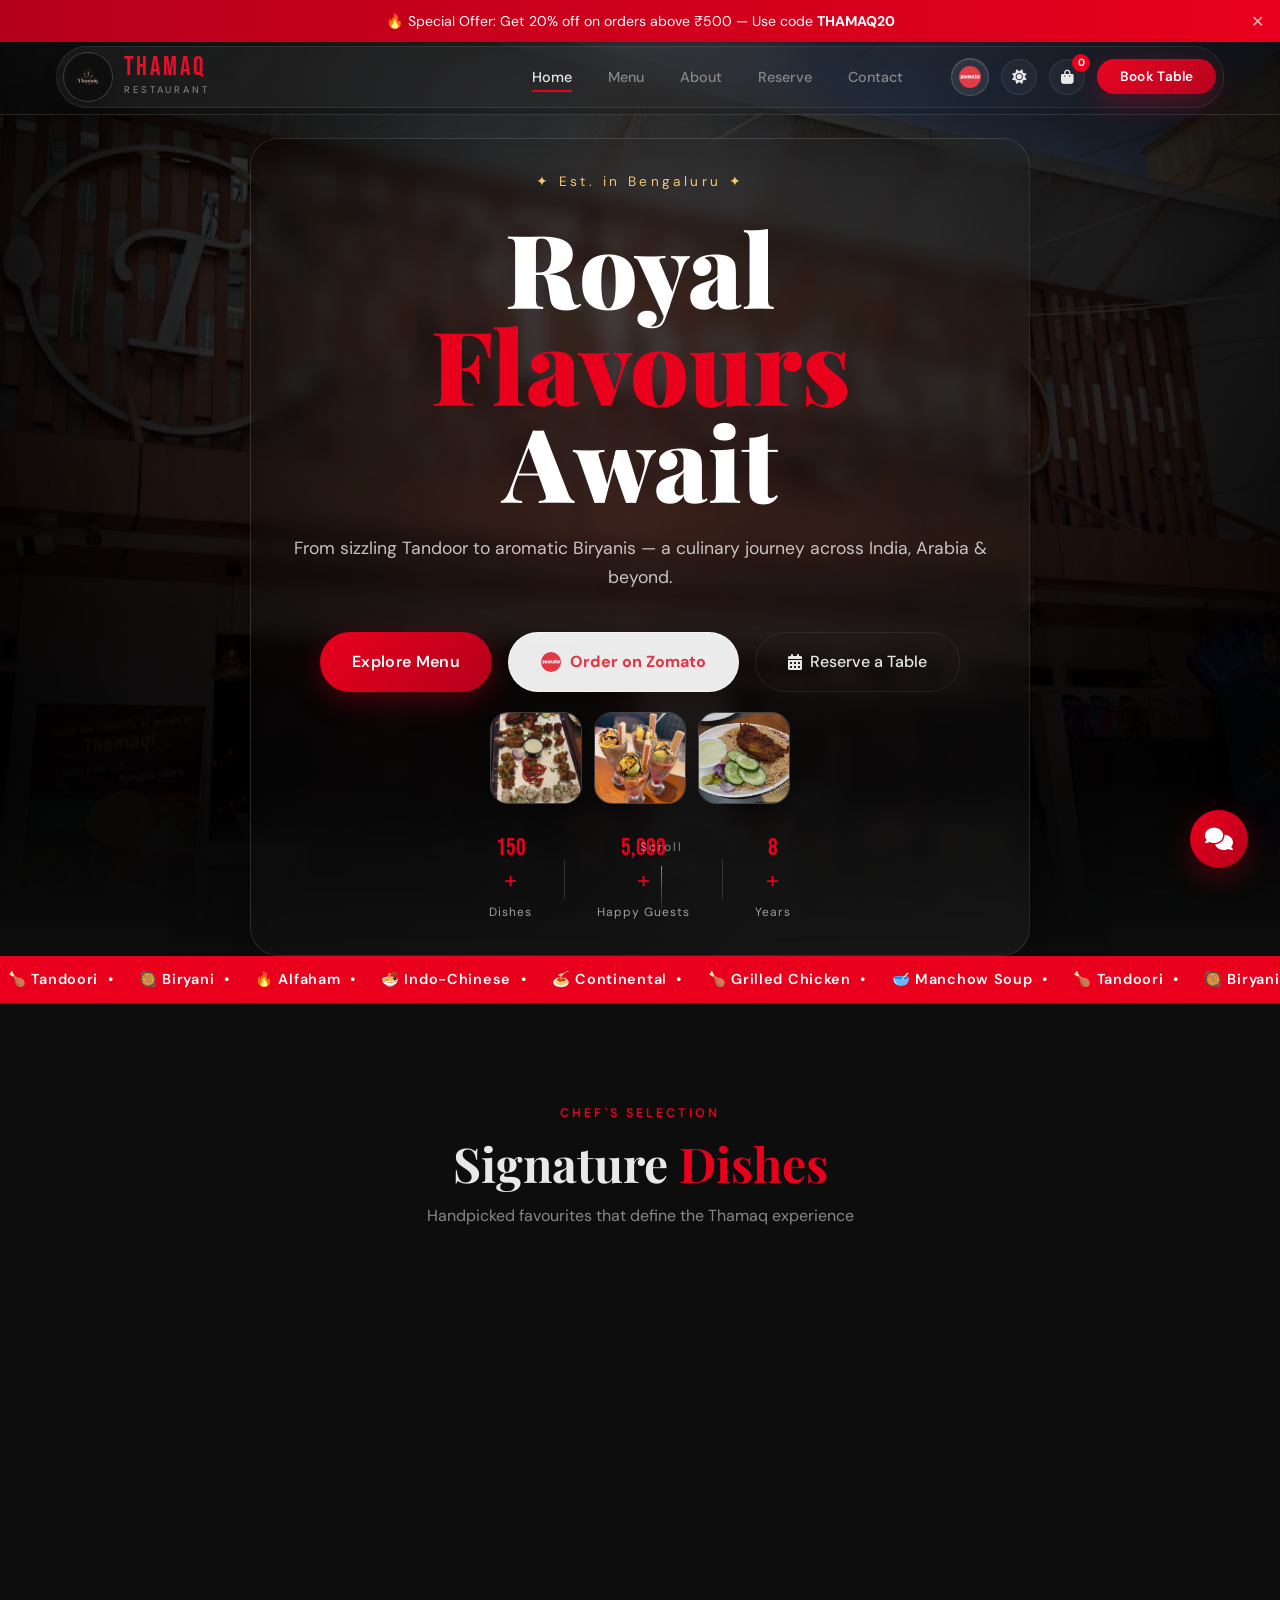
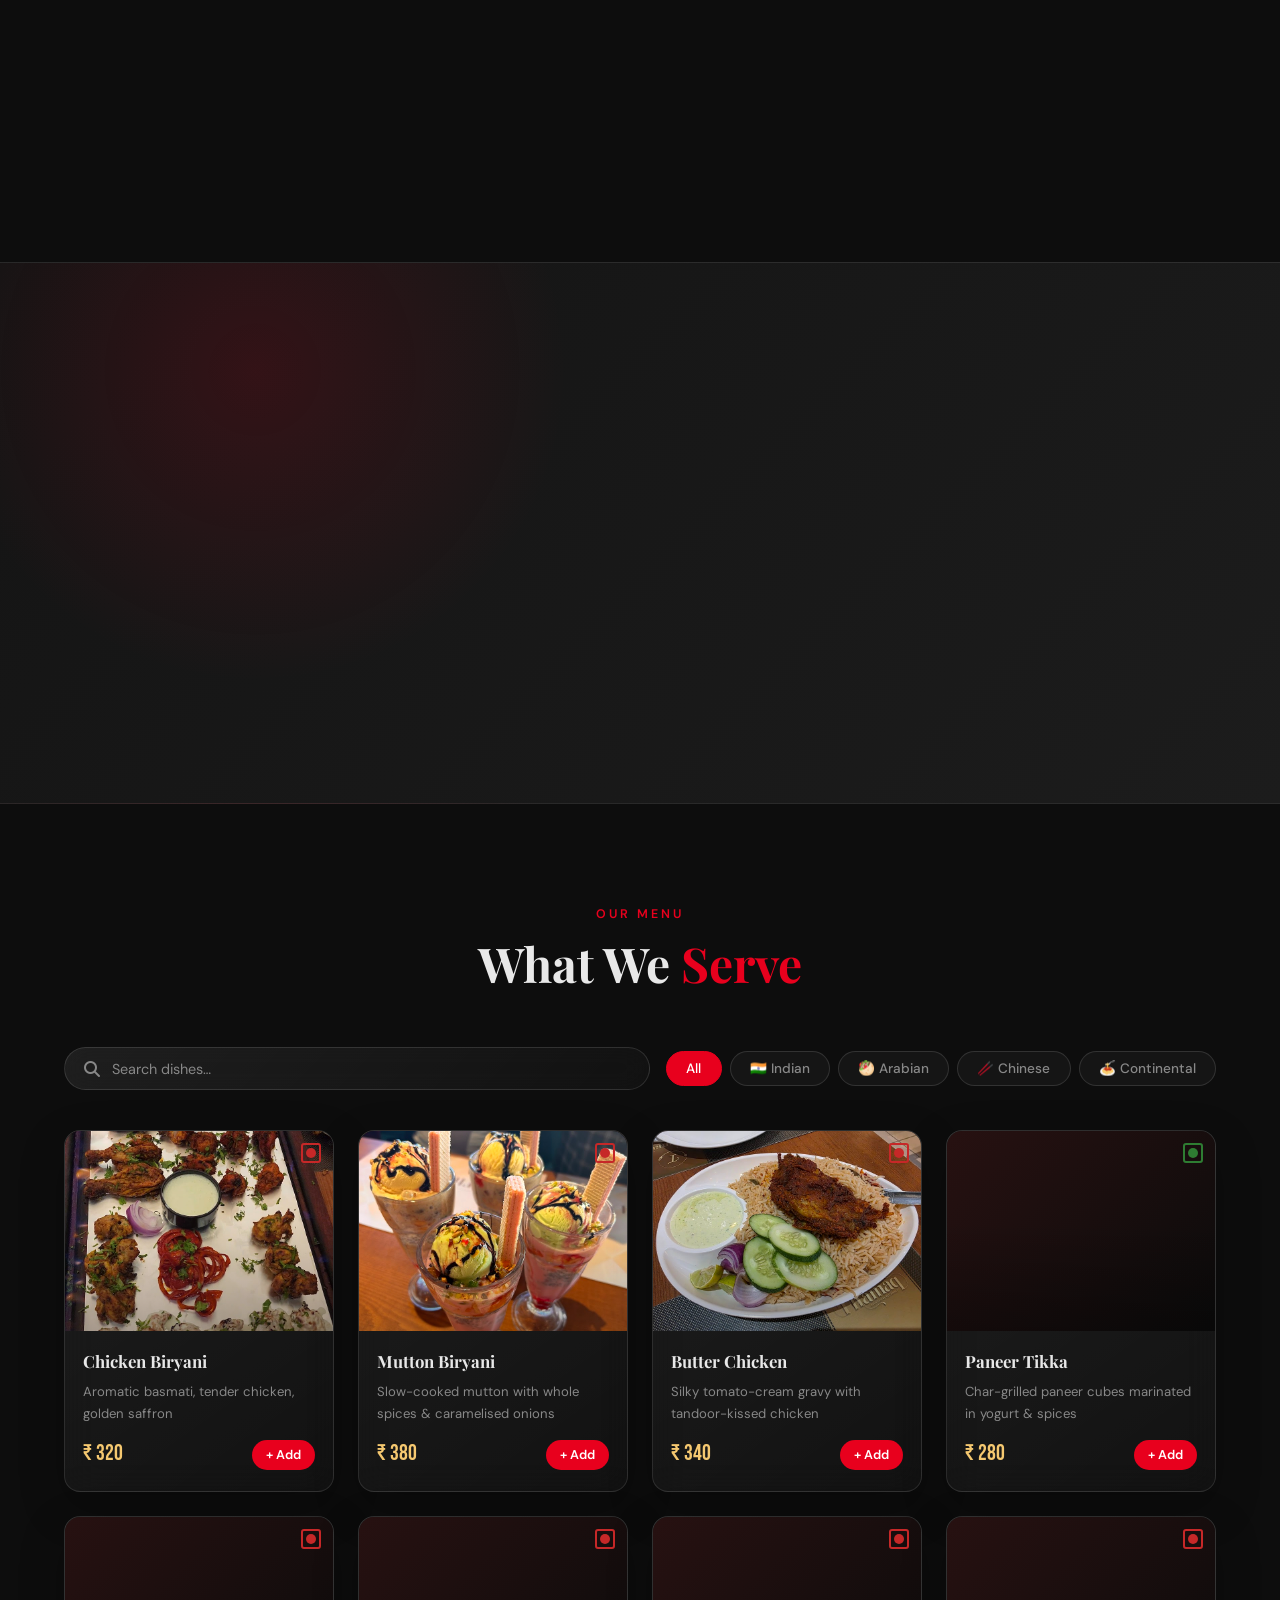
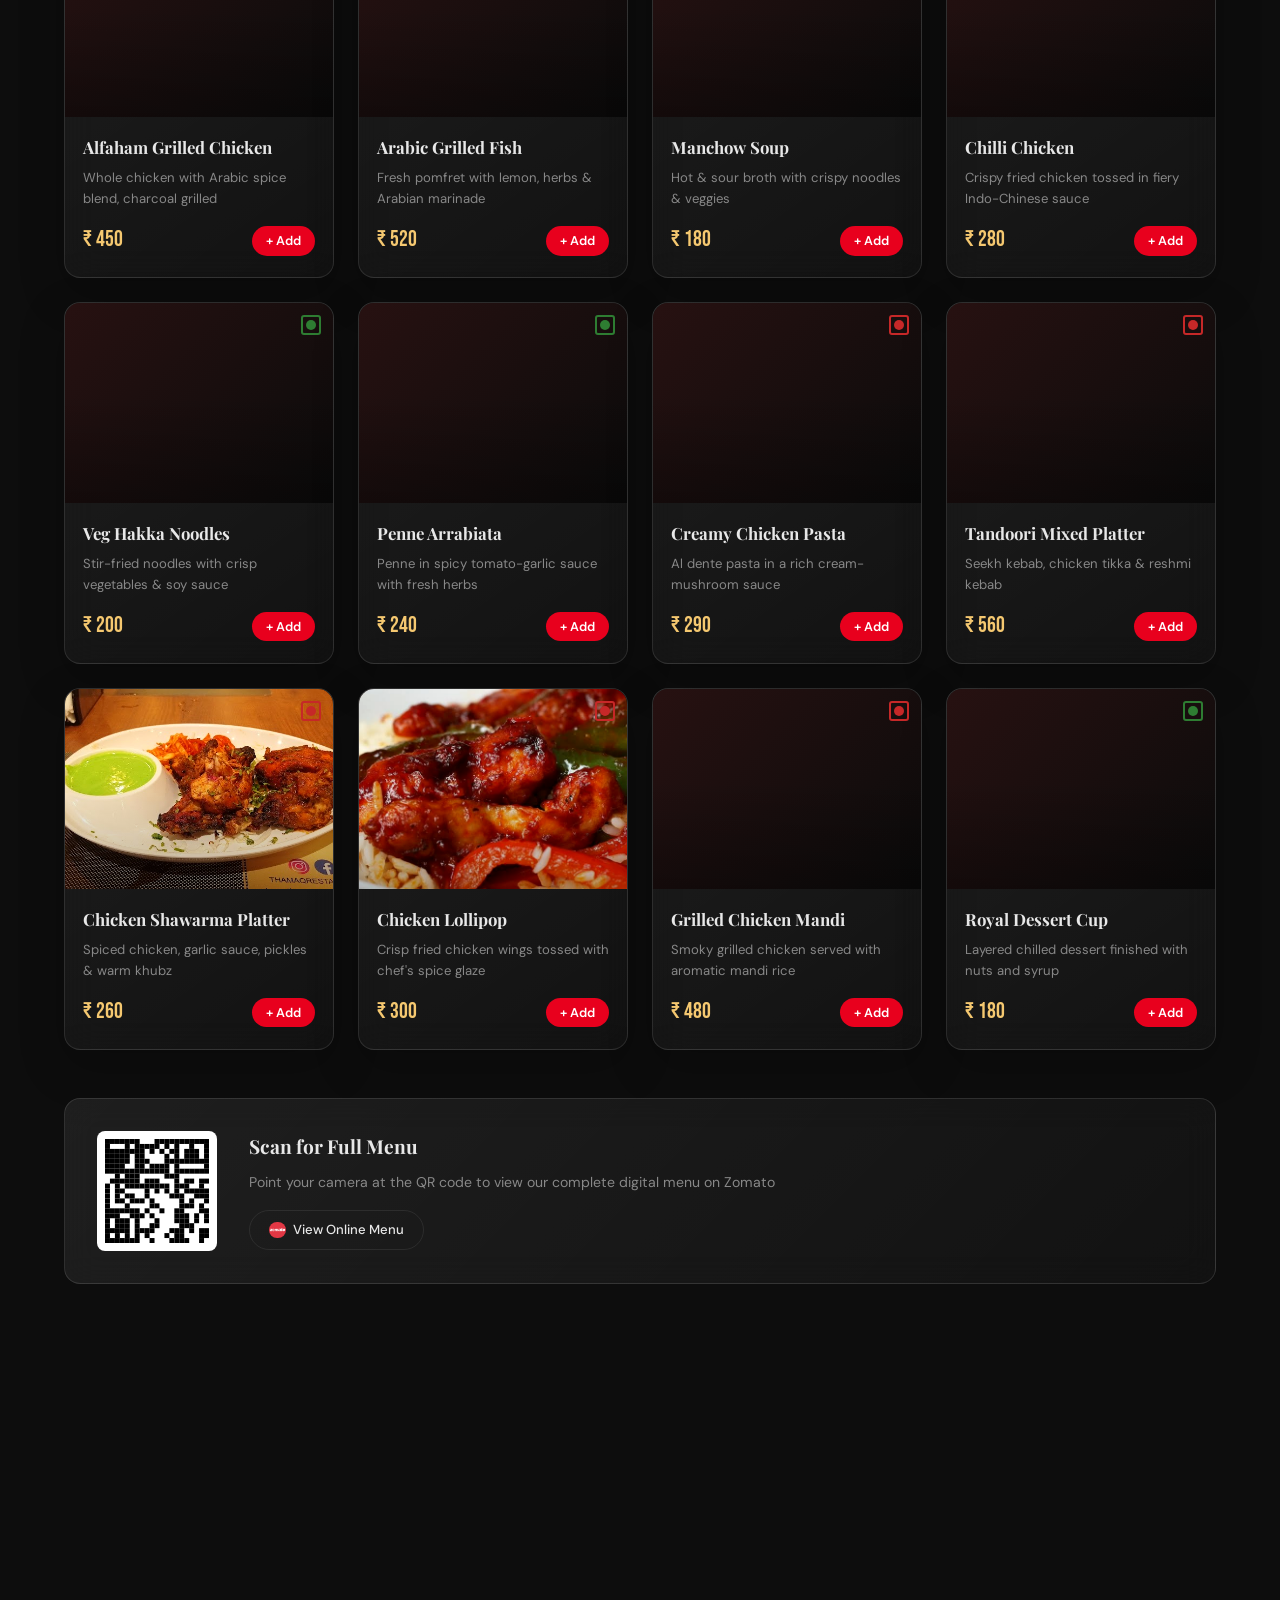
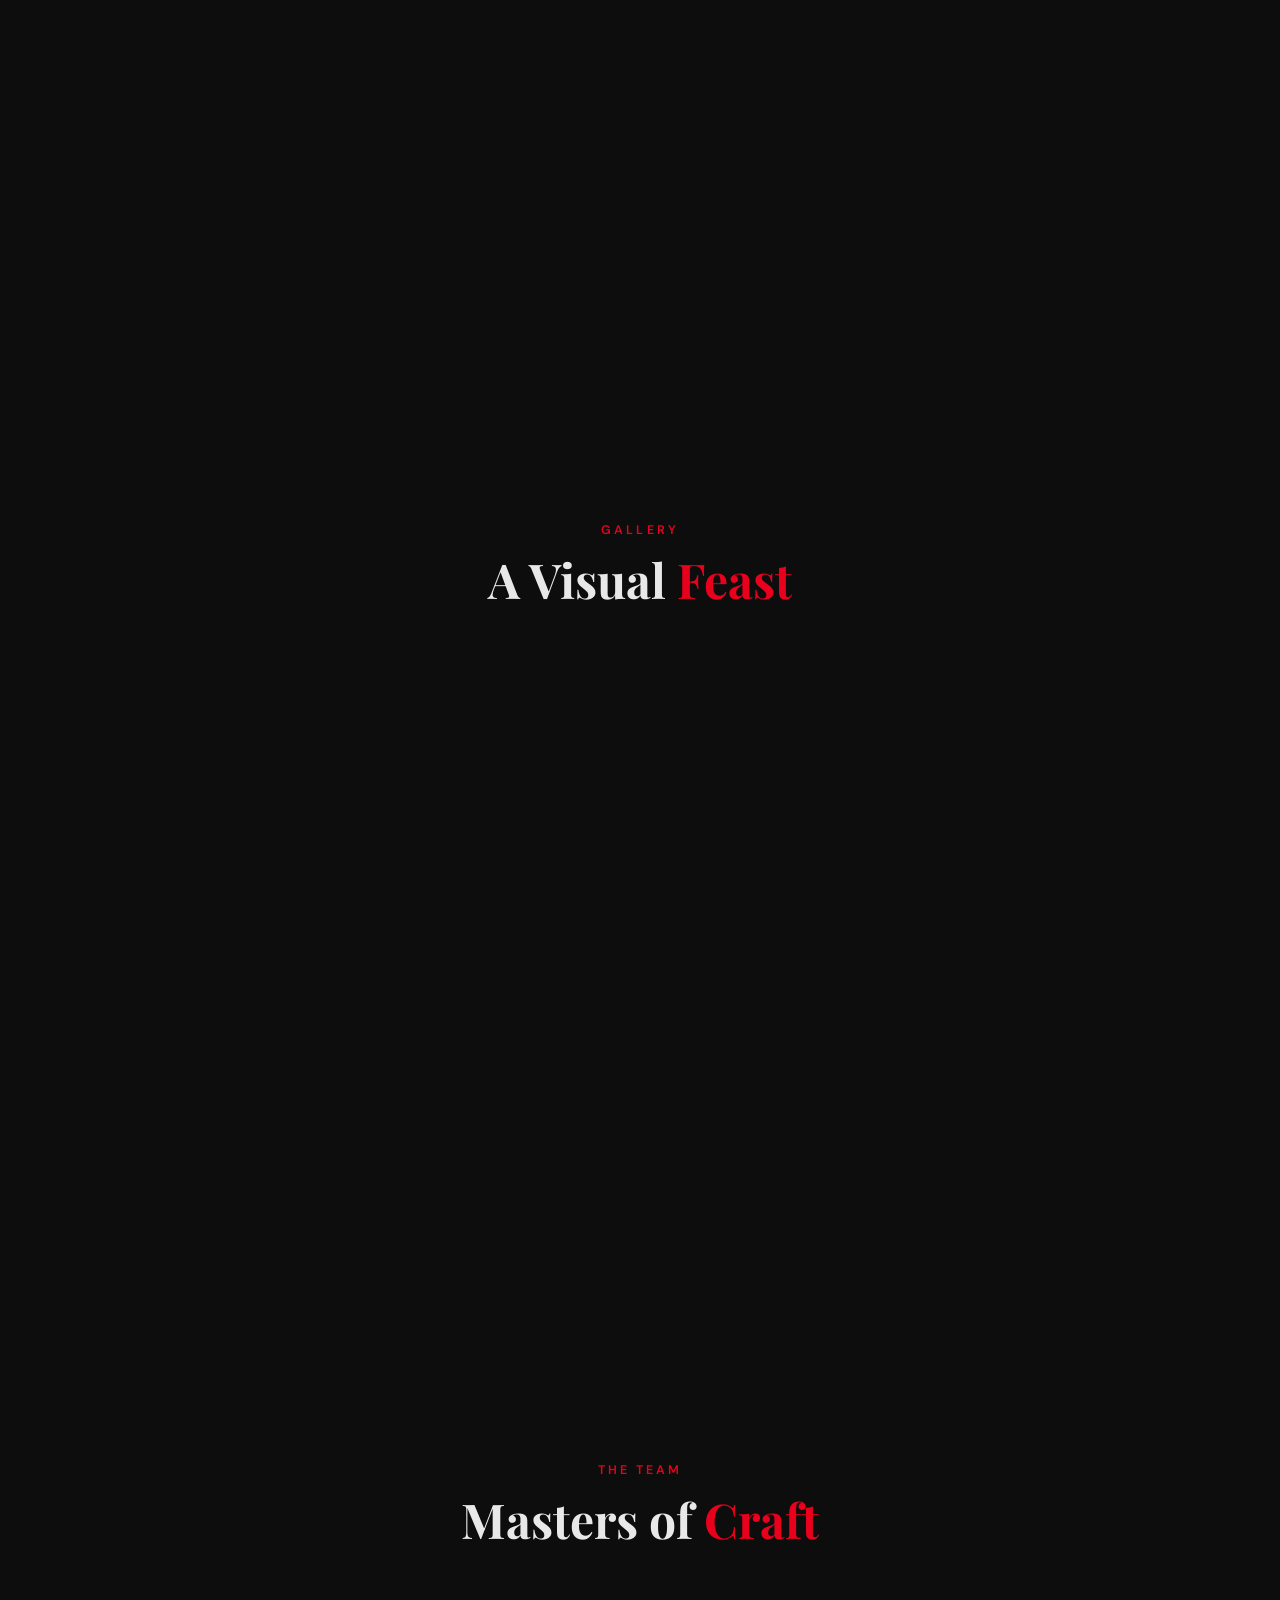
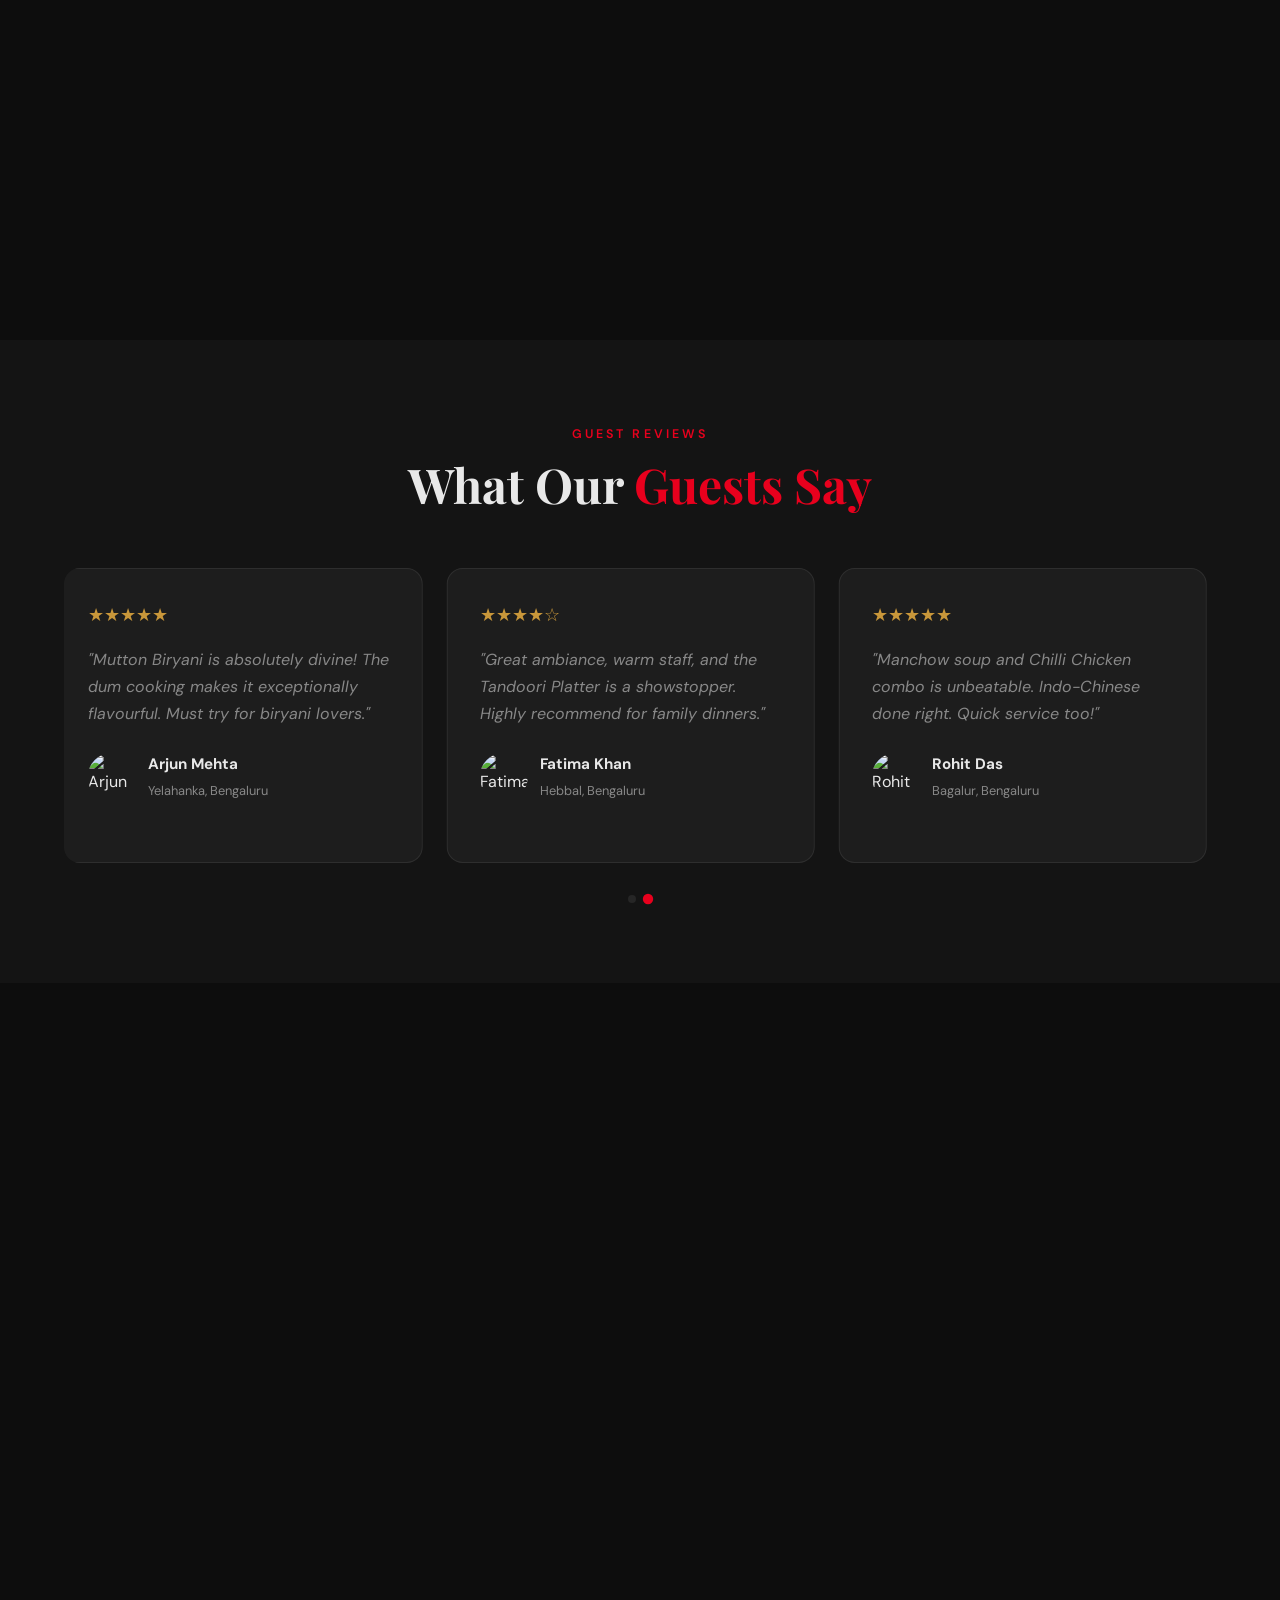
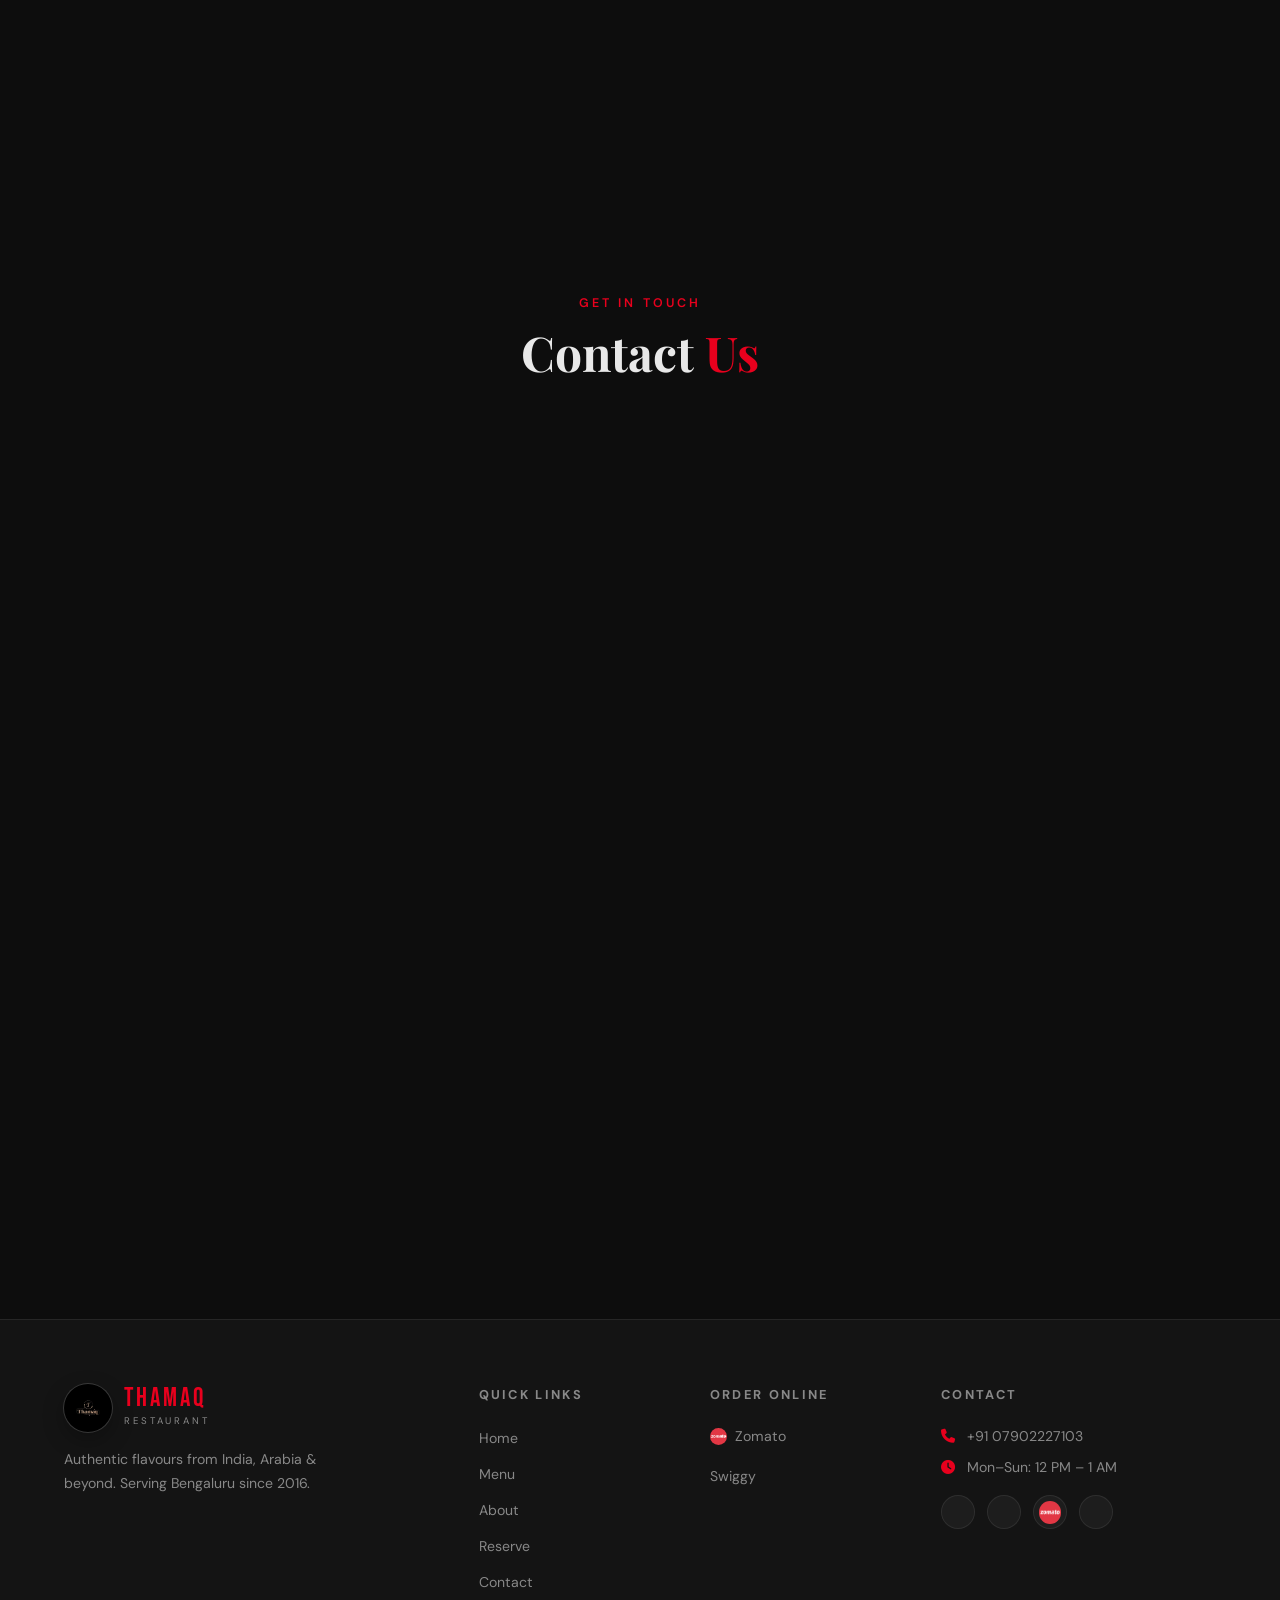
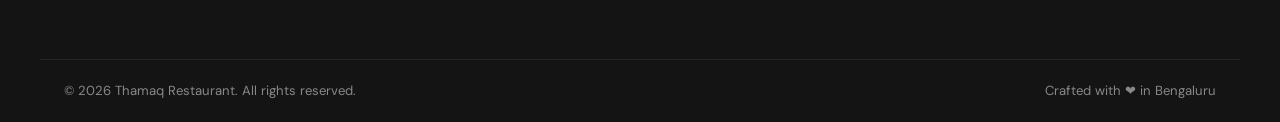
==== commit 18837524: "added all images, dishes, glassmorphism" ====
--- a/index.html
+++ b/index.html
@@ -14,6 +14,9 @@
   <!-- Icons -->
   <link rel="stylesheet" href="https://cdnjs.cloudflare.com/ajax/libs/font-awesome/6.5.0/css/all.min.css" />
 
+  <link rel="preload" as="image" href="src/thaamaq-logo.jpeg" />
+  <link rel="preload" as="image" href="src/thaamaq-entry1.jpeg" />
+  <link rel="preload" as="image" href="src/thaamaq-dishes/dish-1.jpeg" />
   <link rel="stylesheet" href="style.css" />
 </head>
 <body>
@@ -21,14 +24,14 @@
 <!-- ══════════════════════ NOTIFICATION BANNER ══════════════════════ -->
 <div class="notif-banner" id="notifBanner">
   <span>🔥 Special Offer: Get 20% off on orders above ₹500 — Use code <strong>THAMAQ20</strong></span>
-  <button class="notif-close" onclick="document.getElementById('notifBanner').style.display='none'">✕</button>
+  <button class="notif-close" onclick="document.getElementById('notifBanner').style.display='none';document.body.classList.add('banner-hidden')">✕</button>
 </div>
 
 <!-- ══════════════════════ NAVIGATION ══════════════════════ -->
 <nav class="navbar" id="navbar">
   <div class="nav-container">
     <a href="#home" class="logo">
-      <span class="logo-icon">🍽</span>
+      <img src="src/thaamaq-logo.jpeg" alt="Thamaq Restaurant logo" class="logo-icon" width="48" height="48" decoding="async" />
       <div>
         <span class="logo-name">THAMAQ</span>
         <span class="logo-sub">RESTAURANT</span>
@@ -44,6 +47,9 @@
     </ul>
 
     <div class="nav-actions">
+      <a href="https://www.zomato.com/bangalore/thamaq-restaurant-yelahanka-bangalore/order" target="_blank" rel="noopener" class="nav-zomato" aria-label="Order on Zomato">
+        <img src="src/zomato-icon.png" alt="" width="20" height="20" decoding="async" />
+      </a>
       <button class="theme-toggle" id="themeToggle" aria-label="Toggle theme">
         <i class="fas fa-sun" id="themeIcon"></i>
       </button>
@@ -76,9 +82,17 @@
     <p class="hero-sub">From sizzling Tandoor to aromatic Biryanis — a culinary journey across India, Arabia & beyond.</p>
     <div class="hero-btns">
       <button class="btn-primary lg" onclick="scrollTo('menu')">Explore Menu</button>
+      <a href="https://www.zomato.com/bangalore/thamaq-restaurant-yelahanka-bangalore/order" target="_blank" rel="noopener" class="btn-zomato lg">
+        <img src="src/zomato-icon.png" alt="" width="24" height="24" decoding="async" /> Order on Zomato
+      </a>
       <button class="btn-ghost lg" onclick="scrollTo('reservation')">
         <i class="fas fa-calendar-alt"></i> Reserve a Table
       </button>
+    </div>
+    <div class="hero-dish-strip" aria-label="Popular dishes">
+      <img src="src/thaamaq-dishes/dish-1.jpeg" alt="Thamaq signature biryani" width="92" height="92" decoding="async" />
+      <img src="src/thaamaq-dishes/dish-2.jpeg" alt="Thamaq grilled starter" width="92" height="92" decoding="async" />
+      <img src="src/thaamaq-dishes/dish-3.jpeg" alt="Thamaq tandoori platter" width="92" height="92" decoding="async" />
     </div>
     <div class="hero-stats">
       <div class="stat"><span class="stat-num" data-target="150">0</span><span>+</span><small>Dishes</small></div>
@@ -122,7 +136,7 @@
 
     <div class="featured-grid">
       <div class="feat-card feat-large" data-aos="fade-right">
-        <img src="https://images.unsplash.com/photo-1567337710282-00832b415979?w=700&q=80" alt="Chicken Biryani" class="feat-img" />
+        <img src="src/thaamaq-dishes/dish-1.jpeg" alt="Chicken Biryani" class="feat-img" loading="lazy" decoding="async" />
         <div class="feat-overlay">
           <span class="feat-tag">Bestseller</span>
           <h3>Hyderabadi Chicken Biryani</h3>
@@ -136,7 +150,7 @@
 
       <div class="feat-col">
         <div class="feat-card" data-aos="fade-up" data-aos-delay="100">
-          <img src="https://images.unsplash.com/photo-1598514982205-f36b96d1e9db?w=400&q=80" alt="Alfaham" class="feat-img" />
+          <img src="src/thaamaq-dishes/dish-5.jpeg" alt="Alfaham" class="feat-img" loading="lazy" decoding="async" />
           <div class="feat-overlay">
             <span class="feat-tag">Arabian</span>
             <h3>Alfaham Grilled Chicken</h3>
@@ -148,7 +162,7 @@
         </div>
 
         <div class="feat-card" data-aos="fade-up" data-aos-delay="200">
-          <img src="https://images.unsplash.com/photo-1599487488170-d11ec9c172f0?w=400&q=80" alt="Tandoori" class="feat-img" />
+          <img src="https://images.unsplash.com/photo-1599487488170-d11ec9c172f0?auto=format&fit=crop&w=900&q=90" data-fallback="src/thaamaq-dishes/dish-12.jpeg" alt="Tandoori" class="feat-img" loading="lazy" decoding="async" />
           <div class="feat-overlay">
             <span class="feat-tag">Tandoor</span>
             <h3>Tandoori Platter</h3>
@@ -173,7 +187,7 @@
       <button class="btn-primary lg" onclick="scrollTo('reservation')">Grab the Deal</button>
     </div>
     <div class="offer-img-wrap" data-aos="fade-left">
-      <img src="https://images.unsplash.com/photo-1567337710282-00832b415979?w=500&q=80" alt="Family Feast" class="offer-img" />
+      <img src="https://images.unsplash.com/photo-1601050690597-df0568f70950?auto=format&fit=crop&w=1000&q=90" data-fallback="src/thaamaq-dishes/dish-4.jpeg" alt="Family Feast" class="offer-img" loading="lazy" decoding="async" />
       <div class="offer-badge">SAVE<br/>30%</div>
     </div>
   </div>
@@ -206,7 +220,7 @@
     <div class="menu-grid" id="menuGrid">
       <!-- Indian -->
       <div class="menu-card" data-cat="indian" data-name="chicken biryani">
-        <div class="menu-img-wrap"><img src="https://images.unsplash.com/photo-1567337710282-00832b415979?w=300&q=70" alt="Chicken Biryani" /><span class="veg-dot non-veg"></span></div>
+        <div class="menu-img-wrap"><img src="src/thaamaq-dishes/dish-1.jpeg" alt="Chicken Biryani" loading="lazy" decoding="async" /><span class="veg-dot non-veg"></span></div>
         <div class="menu-info">
           <h4>Chicken Biryani</h4>
           <p>Aromatic basmati, tender chicken, golden saffron</p>
@@ -215,7 +229,7 @@
       </div>
 
       <div class="menu-card" data-cat="indian" data-name="mutton biryani">
-        <div class="menu-img-wrap"><img src="https://images.unsplash.com/photo-1630851840628-48c25bc6e3a0?w=300&q=70" alt="Mutton Biryani" /><span class="veg-dot non-veg"></span></div>
+        <div class="menu-img-wrap"><img src="https://images.unsplash.com/photo-1630851840633-f96999247032?auto=format&fit=crop&w=900&q=90" data-fallback="src/thaamaq-dishes/dish-2.jpeg" alt="Mutton Biryani" loading="lazy" decoding="async" /><span class="veg-dot non-veg"></span></div>
         <div class="menu-info">
           <h4>Mutton Biryani</h4>
           <p>Slow-cooked mutton with whole spices & caramelised onions</p>
@@ -224,7 +238,7 @@
       </div>
 
       <div class="menu-card" data-cat="indian" data-name="butter chicken">
-        <div class="menu-img-wrap"><img src="https://images.unsplash.com/photo-1603894584373-5ac82b2ae398?w=300&q=70" alt="Butter Chicken" /><span class="veg-dot non-veg"></span></div>
+        <div class="menu-img-wrap"><img src="https://images.unsplash.com/photo-1603894584373-5ac82b2ae398?auto=format&fit=crop&w=900&q=90" data-fallback="src/thaamaq-dishes/dish-3.jpeg" alt="Butter Chicken" loading="lazy" decoding="async" /><span class="veg-dot non-veg"></span></div>
         <div class="menu-info">
           <h4>Butter Chicken</h4>
           <p>Silky tomato-cream gravy with tandoor-kissed chicken</p>
@@ -233,7 +247,7 @@
       </div>
 
       <div class="menu-card" data-cat="indian" data-name="paneer tikka">
-        <div class="menu-img-wrap"><img src="https://images.unsplash.com/photo-1618449840665-9ed506d73a34?w=300&q=70" alt="Paneer Tikka" /><span class="veg-dot veg"></span></div>
+        <div class="menu-img-wrap"><img src="https://images.unsplash.com/photo-1567188040759-fb8a883dc6d8?auto=format&fit=crop&w=900&q=90" data-fallback="src/thaamaq-dishes/dish-4.jpeg" alt="Paneer Tikka" loading="lazy" decoding="async" /><span class="veg-dot veg"></span></div>
         <div class="menu-info">
           <h4>Paneer Tikka</h4>
           <p>Char-grilled paneer cubes marinated in yogurt & spices</p>
@@ -243,7 +257,7 @@
 
       <!-- Arabian -->
       <div class="menu-card" data-cat="arabian" data-name="alfaham grilled chicken">
-        <div class="menu-img-wrap"><img src="https://images.unsplash.com/photo-1598514982205-f36b96d1e9db?w=300&q=70" alt="Alfaham" /><span class="veg-dot non-veg"></span></div>
+        <div class="menu-img-wrap"><img src="src/thaamaq-dishes/dish-5.jpeg" alt="Alfaham" loading="lazy" decoding="async" /><span class="veg-dot non-veg"></span></div>
         <div class="menu-info">
           <h4>Alfaham Grilled Chicken</h4>
           <p>Whole chicken with Arabic spice blend, charcoal grilled</p>
@@ -252,7 +266,7 @@
       </div>
 
       <div class="menu-card" data-cat="arabian" data-name="arabic grilled fish">
-        <div class="menu-img-wrap"><img src="https://images.unsplash.com/photo-1614976633082-21e8f3e6a8e3?w=300&q=70" alt="Grilled Fish" /><span class="veg-dot non-veg"></span></div>
+        <div class="menu-img-wrap"><img src="https://images.unsplash.com/photo-1615141982883-c7ad0e69fd62?auto=format&fit=crop&w=900&q=90" data-fallback="src/thaamaq-dishes/dish-6.jpeg" alt="Grilled Fish" loading="lazy" decoding="async" /><span class="veg-dot non-veg"></span></div>
         <div class="menu-info">
           <h4>Arabic Grilled Fish</h4>
           <p>Fresh pomfret with lemon, herbs & Arabian marinade</p>
@@ -262,7 +276,7 @@
 
       <!-- Chinese -->
       <div class="menu-card" data-cat="chinese" data-name="manchow soup">
-        <div class="menu-img-wrap"><img src="https://images.unsplash.com/photo-1547592166-23ac45744acd?w=300&q=70" alt="Manchow Soup" /><span class="veg-dot non-veg"></span></div>
+        <div class="menu-img-wrap"><img src="https://images.unsplash.com/photo-1547592166-23ac45744acd?auto=format&fit=crop&w=900&q=90" data-fallback="src/thaamaq-dishes/dish-7.jpeg" alt="Manchow Soup" loading="lazy" decoding="async" /><span class="veg-dot non-veg"></span></div>
         <div class="menu-info">
           <h4>Manchow Soup</h4>
           <p>Hot & sour broth with crispy noodles & veggies</p>
@@ -271,7 +285,7 @@
       </div>
 
       <div class="menu-card" data-cat="chinese" data-name="chilli chicken">
-        <div class="menu-img-wrap"><img src="https://images.unsplash.com/photo-1565557623262-b51c2513a641?w=300&q=70" alt="Chilli Chicken" /><span class="veg-dot non-veg"></span></div>
+        <div class="menu-img-wrap"><img src="https://images.unsplash.com/photo-1565557623262-b51c2513a641?auto=format&fit=crop&w=900&q=90" data-fallback="src/thaamaq-dishes/dish-8.jpeg" alt="Chilli Chicken" loading="lazy" decoding="async" /><span class="veg-dot non-veg"></span></div>
         <div class="menu-info">
           <h4>Chilli Chicken</h4>
           <p>Crispy fried chicken tossed in fiery Indo-Chinese sauce</p>
@@ -280,7 +294,7 @@
       </div>
 
       <div class="menu-card" data-cat="chinese" data-name="hakka noodles">
-        <div class="menu-img-wrap"><img src="https://images.unsplash.com/photo-1555126634-323283e090fa?w=300&q=70" alt="Hakka Noodles" /><span class="veg-dot veg"></span></div>
+        <div class="menu-img-wrap"><img src="https://images.unsplash.com/photo-1555126634-323283e090fa?auto=format&fit=crop&w=900&q=90" data-fallback="src/thaamaq-dishes/dish-9.jpeg" alt="Hakka Noodles" loading="lazy" decoding="async" /><span class="veg-dot veg"></span></div>
         <div class="menu-info">
           <h4>Veg Hakka Noodles</h4>
           <p>Stir-fried noodles with crisp vegetables & soy sauce</p>
@@ -290,7 +304,7 @@
 
       <!-- Continental -->
       <div class="menu-card" data-cat="continental" data-name="pasta arabiata">
-        <div class="menu-img-wrap"><img src="https://images.unsplash.com/photo-1555949258-eb67b1ef0ceb?w=300&q=70" alt="Pasta" /><span class="veg-dot veg"></span></div>
+        <div class="menu-img-wrap"><img src="https://images.unsplash.com/photo-1555949258-eb67b1ef0ceb?auto=format&fit=crop&w=900&q=90" data-fallback="src/thaamaq-dishes/dish-10.jpeg" alt="Pasta" loading="lazy" decoding="async" /><span class="veg-dot veg"></span></div>
         <div class="menu-info">
           <h4>Penne Arrabiata</h4>
           <p>Penne in spicy tomato-garlic sauce with fresh herbs</p>
@@ -299,7 +313,7 @@
       </div>
 
       <div class="menu-card" data-cat="continental" data-name="chicken pasta">
-        <div class="menu-img-wrap"><img src="https://images.unsplash.com/photo-1621996346565-e3dbc646d9a9?w=300&q=70" alt="Chicken Pasta" /><span class="veg-dot non-veg"></span></div>
+        <div class="menu-img-wrap"><img src="https://images.unsplash.com/photo-1621996346565-e3dbc646d9a9?auto=format&fit=crop&w=900&q=90" data-fallback="src/thaamaq-dishes/dish-11.jpeg" alt="Chicken Pasta" loading="lazy" decoding="async" /><span class="veg-dot non-veg"></span></div>
         <div class="menu-info">
           <h4>Creamy Chicken Pasta</h4>
           <p>Al dente pasta in a rich cream-mushroom sauce</p>
@@ -308,11 +322,47 @@
       </div>
 
       <div class="menu-card" data-cat="indian" data-name="tandoori platter">
-        <div class="menu-img-wrap"><img src="https://images.unsplash.com/photo-1599487488170-d11ec9c172f0?w=300&q=70" alt="Tandoori Platter" /><span class="veg-dot non-veg"></span></div>
+        <div class="menu-img-wrap"><img src="https://images.unsplash.com/photo-1599487488170-d11ec9c172f0?auto=format&fit=crop&w=900&q=90" data-fallback="src/thaamaq-dishes/dish-12.jpeg" alt="Tandoori Platter" loading="lazy" decoding="async" /><span class="veg-dot non-veg"></span></div>
         <div class="menu-info">
           <h4>Tandoori Mixed Platter</h4>
           <p>Seekh kebab, chicken tikka & reshmi kebab</p>
           <div class="menu-footer"><span class="price">₹ 560</span><button class="btn-add sm" onclick="addToCart('Tandoori Platter',560)">+ Add</button></div>
+        </div>
+      </div>
+
+      <div class="menu-card" data-cat="arabian" data-name="chicken shawarma platter">
+        <div class="menu-img-wrap"><img src="https://images.unsplash.com/photo-1529006557810-274b9b2fc783?auto=format&fit=crop&w=900&q=90" data-fallback="src/thaamaq-dishes/dish-13.jpeg" alt="Chicken Shawarma Platter" loading="lazy" decoding="async" /><span class="veg-dot non-veg"></span></div>
+        <div class="menu-info">
+          <h4>Chicken Shawarma Platter</h4>
+          <p>Spiced chicken, garlic sauce, pickles & warm khubz</p>
+          <div class="menu-footer"><span class="price">₹ 260</span><button class="btn-add sm" onclick="addToCart('Chicken Shawarma Platter',260)">+ Add</button></div>
+        </div>
+      </div>
+
+      <div class="menu-card" data-cat="indian" data-name="chicken lollipop">
+        <div class="menu-img-wrap"><img src="https://images.unsplash.com/photo-1527477396000-e27163b481c2?auto=format&fit=crop&w=900&q=90" data-fallback="src/thaamaq-dishes/dish-14.jpeg" alt="Chicken Lollipop" loading="lazy" decoding="async" /><span class="veg-dot non-veg"></span></div>
+        <div class="menu-info">
+          <h4>Chicken Lollipop</h4>
+          <p>Crisp fried chicken wings tossed with chef's spice glaze</p>
+          <div class="menu-footer"><span class="price">₹ 300</span><button class="btn-add sm" onclick="addToCart('Chicken Lollipop',300)">+ Add</button></div>
+        </div>
+      </div>
+
+      <div class="menu-card" data-cat="arabian" data-name="grilled chicken mandi">
+        <div class="menu-img-wrap"><img src="https://images.unsplash.com/photo-1512058564366-18510be2db19?auto=format&fit=crop&w=900&q=90" data-fallback="src/thaamaq-dishes/dish-15.jpeg" alt="Grilled Chicken Mandi" loading="lazy" decoding="async" /><span class="veg-dot non-veg"></span></div>
+        <div class="menu-info">
+          <h4>Grilled Chicken Mandi</h4>
+          <p>Smoky grilled chicken served with aromatic mandi rice</p>
+          <div class="menu-footer"><span class="price">₹ 480</span><button class="btn-add sm" onclick="addToCart('Grilled Chicken Mandi',480)">+ Add</button></div>
+        </div>
+      </div>
+
+      <div class="menu-card" data-cat="continental" data-name="royal dessert cup">
+        <div class="menu-img-wrap"><img src="https://images.unsplash.com/photo-1563805042-7684c019e1cb?auto=format&fit=crop&w=900&q=90" data-fallback="src/thaamaq-dishes/dish-16.jpeg" alt="Royal Dessert Cup" loading="lazy" decoding="async" /><span class="veg-dot veg"></span></div>
+        <div class="menu-info">
+          <h4>Royal Dessert Cup</h4>
+          <p>Layered chilled dessert finished with nuts and syrup</p>
+          <div class="menu-footer"><span class="price">₹ 180</span><button class="btn-add sm" onclick="addToCart('Royal Dessert Cup',180)">+ Add</button></div>
         </div>
       </div>
     </div>
@@ -328,7 +378,7 @@
         <div>
           <h4>Scan for Full Menu</h4>
           <p>Point your camera at the QR code to view our complete digital menu on Zomato</p>
-          <a href="https://www.zomato.com/bangalore/thamaq-restaurant-yelahanka-bangalore/order" target="_blank" class="btn-ghost sm">View Online Menu</a>
+          <a href="https://www.zomato.com/bangalore/thamaq-restaurant-yelahanka-bangalore/order" target="_blank" rel="noopener" class="btn-ghost sm btn-with-icon"><img src="src/zomato-icon.png" alt="" width="20" height="20" loading="lazy" decoding="async" /> View Online Menu</a>
         </div>
       </div>
     </div>
@@ -340,8 +390,8 @@
   <div class="container">
     <div class="about-grid">
       <div class="about-imgs" data-aos="fade-right">
-        <img src="https://images.unsplash.com/photo-1414235077428-338989a2e8c0?w=500&q=80" alt="Restaurant Interior" class="about-img about-img-main" />
-        <img src="https://images.unsplash.com/photo-1555396273-367ea4eb4db5?w=300&q=80" alt="Kitchen" class="about-img about-img-sm" />
+        <img src="src/thaamaq-entry1.jpeg" alt="Thamaq Restaurant entrance" class="about-img about-img-main" loading="lazy" decoding="async" />
+        <img src="src/thaamaq-3.jpeg" alt="Thamaq dining space" class="about-img about-img-sm" loading="lazy" decoding="async" />
         <div class="about-exp-badge"><span>8+</span><small>Years of<br/>Excellence</small></div>
       </div>
       <div class="about-text" data-aos="fade-left">
@@ -364,11 +414,11 @@
       <h2 class="section-title">A Visual <span class="accent">Feast</span></h2>
     </div>
     <div class="gallery-grid">
-      <div class="gallery-item gi-tall"><img src="https://images.unsplash.com/photo-1414235077428-338989a2e8c0?w=400&q=80" alt="Interior" /></div>
-      <div class="gallery-item"><img src="https://images.unsplash.com/photo-1567337710282-00832b415979?w=400&q=80" alt="Biryani" /></div>
-      <div class="gallery-item"><img src="https://images.unsplash.com/photo-1598514982205-f36b96d1e9db?w=400&q=80" alt="Alfaham" /></div>
-      <div class="gallery-item gi-wide"><img src="https://images.unsplash.com/photo-1555396273-367ea4eb4db5?w=600&q=80" alt="Kitchen" /></div>
-      <div class="gallery-item"><img src="https://images.unsplash.com/photo-1599487488170-d11ec9c172f0?w=400&q=80" alt="Tandoori" /></div>
+      <div class="gallery-item gi-tall"><img src="src/thaamaq-2.jpeg" alt="Thamaq restaurant view" loading="lazy" decoding="async" /></div>
+      <div class="gallery-item"><img src="src/thaamaq-dishes/dish-5.jpeg" alt="Alfaham" loading="lazy" decoding="async" /></div>
+      <div class="gallery-item"><img src="src/thaamaq-dishes/dish-6.jpeg" alt="Grilled fish" loading="lazy" decoding="async" /></div>
+      <div class="gallery-item gi-wide"><img src="src/thaamaq-4.jpeg" alt="Thamaq dining ambience" loading="lazy" decoding="async" /></div>
+      <div class="gallery-item"><img src="src/thaamaq-dishes/dish-12.jpeg" alt="Tandoori platter" loading="lazy" decoding="async" /></div>
     </div>
 
     <!-- Team -->
@@ -530,10 +580,10 @@
           <p>Monday – Sunday<br/>12:00 PM – 1:00 AM</p>
         </div>
         <div class="social-links">
-          <a href="#" class="social-btn" aria-label="Instagram"><i class="fab fa-instagram"></i></a>
-          <a href="#" class="social-btn" aria-label="Facebook"><i class="fab fa-facebook"></i></a>
-          <a href="https://www.zomato.com/bangalore/thamaq-restaurant-yelahanka-bangalore/order" target="_blank" class="social-btn" aria-label="Zomato"><i class="fas fa-utensils"></i></a>
-          <a href="#" class="social-btn" aria-label="WhatsApp"><i class="fab fa-whatsapp"></i></a>
+          <a href="https://instagram.com/thamaqrestaurant?igshid=NTc4MTIwNjQ2YQ==" target="_blank" rel="noopener" class="social-btn" aria-label="Instagram"><img src="src/instagram-icon2.jpg" alt="" class="social-icon-img" width="28" height="28" loading="lazy" decoding="async" /></a>
+          <a href="#" class="social-btn" aria-label="Facebook"><img src="src/facebook-icon.png" alt="" class="social-icon-img" width="28" height="28" loading="lazy" decoding="async" /></a>
+          <a href="https://www.zomato.com/bangalore/thamaq-restaurant-yelahanka-bangalore/order" target="_blank" rel="noopener" class="social-btn" aria-label="Zomato"><img src="src/zomato-icon.png" alt="" class="social-icon-img" width="28" height="28" loading="lazy" decoding="async" /></a>
+          <a href="https://wa.me/917902227103" target="_blank" rel="noopener" class="social-btn" aria-label="WhatsApp"><img src="src/whatsapp-icon.jpeg" alt="" class="social-icon-img" width="28" height="28" loading="lazy" decoding="async" /></a>
         </div>
       </div>
 
@@ -569,7 +619,7 @@
 <footer class="footer">
   <div class="footer-top">
     <div class="footer-brand">
-      <a href="#home" class="logo"><span class="logo-icon">🍽</span><div><span class="logo-name">THAMAQ</span><span class="logo-sub">RESTAURANT</span></div></a>
+      <a href="#home" class="logo"><img src="src/thaamaq-logo.jpeg" alt="Thamaq Restaurant logo" class="logo-icon" width="48" height="48" loading="lazy" decoding="async" /><div><span class="logo-name">THAMAQ</span><span class="logo-sub">RESTAURANT</span></div></a>
       <p>Authentic flavours from India, Arabia & beyond. Serving Bengaluru since 2016.</p>
     </div>
     <div class="footer-links">
@@ -585,7 +635,7 @@
     <div class="footer-links">
       <h5>Order Online</h5>
       <ul>
-        <li><a href="https://www.zomato.com/bangalore/thamaq-restaurant-yelahanka-bangalore/order" target="_blank">Zomato</a></li>
+        <li><a href="https://www.zomato.com/bangalore/thamaq-restaurant-yelahanka-bangalore/order" target="_blank" rel="noopener" class="footer-zomato"><img src="src/zomato-icon.png" alt="" width="18" height="18" loading="lazy" decoding="async" /> Zomato</a></li>
         <li><a href="https://www.swiggy.com" target="_blank">Swiggy</a></li>
       </ul>
     </div>
@@ -594,9 +644,10 @@
       <p><i class="fas fa-phone"></i> +91 07902227103</p>
       <p><i class="fas fa-clock"></i> Mon–Sun: 12 PM – 1 AM</p>
       <div class="social-links" style="margin-top:1rem">
-        <a href="#" class="social-btn sm"><i class="fab fa-instagram"></i></a>
-        <a href="#" class="social-btn sm"><i class="fab fa-facebook"></i></a>
-        <a href="#" class="social-btn sm"><i class="fab fa-whatsapp"></i></a>
+        <a href="https://instagram.com/thamaqrestaurant?igshid=NTc4MTIwNjQ2YQ==" target="_blank" rel="noopener" class="social-btn sm" aria-label="Instagram"><img src="src/instagram-icon2.jpg" alt="" class="social-icon-img" width="24" height="24" loading="lazy" decoding="async" /></a>
+        <a href="#" class="social-btn sm" aria-label="Facebook"><img src="src/facebook-icon.png" alt="" class="social-icon-img" width="24" height="24" loading="lazy" decoding="async" /></a>
+        <a href="https://www.zomato.com/bangalore/thamaq-restaurant-yelahanka-bangalore/order" target="_blank" rel="noopener" class="social-btn sm" aria-label="Zomato"><img src="src/zomato-icon.png" alt="" class="social-icon-img" width="24" height="24" loading="lazy" decoding="async" /></a>
+        <a href="https://wa.me/917902227103" target="_blank" rel="noopener" class="social-btn sm" aria-label="WhatsApp"><img src="src/whatsapp-icon.jpeg" alt="" class="social-icon-img" width="24" height="24" loading="lazy" decoding="async" /></a>
       </div>
     </div>
   </div>
@@ -656,13 +707,13 @@
     <div id="loginForm">
       <div class="form-group"><input type="email" placeholder="Email" /></div>
       <div class="form-group"><input type="password" placeholder="Password" /></div>
-      <button class="btn-primary full" onclick="showToast('Logged in successfully! 🎉')">Login</button>
+      <button class="btn-primary full" onclick="submitLogin()">Login</button>
     </div>
     <div id="signupForm" class="hidden">
       <div class="form-group"><input type="text" placeholder="Full Name" /></div>
       <div class="form-group"><input type="email" placeholder="Email" /></div>
       <div class="form-group"><input type="password" placeholder="Password" /></div>
-      <button class="btn-primary full" onclick="showToast('Account created! Welcome to Thamaq 🎉')">Create Account</button>
+      <button class="btn-primary full" onclick="submitSignup()">Create Account</button>
     </div>
   </div>
 </div>
--- a/style.css
+++ b/style.css
@@ -92,29 +92,59 @@
 
 /* ══════════════════════ NAVBAR ══════════════════════ */
 .navbar {
-  position: sticky; top: 0; z-index: 999;
-  background: transparent;
-  backdrop-filter: blur(0px);
-  border-bottom: 1px solid transparent;
-  transition: var(--transition);
-  padding: 1.2rem 0;
-}
+  position: fixed; top: 2.45rem; left: 0; right: 0; z-index: 999;
+  background: linear-gradient(135deg, rgba(10,10,10,.58), rgba(20,20,20,.24));
+  backdrop-filter: blur(22px) saturate(150%);
+  -webkit-backdrop-filter: blur(22px) saturate(150%);
+  border-bottom: 1px solid rgba(255,255,255,.12);
+  transition: var(--transition);
+  padding: .85rem 0;
+  box-shadow: 0 18px 45px rgba(0,0,0,.18);
+}
+.banner-hidden .navbar { top: .75rem; }
 .navbar.scrolled {
-  background: rgba(13,13,13,0.92);
-  backdrop-filter: blur(20px);
-  border-color: var(--border);
-  padding: .8rem 0;
+  background: linear-gradient(135deg, rgba(13,13,13,.82), rgba(25,25,25,.54));
+  backdrop-filter: blur(26px) saturate(160%);
+  -webkit-backdrop-filter: blur(26px) saturate(160%);
+  border-color: rgba(255,255,255,.16);
+  padding: .7rem 0;
 }
 [data-theme="light"] .navbar.scrolled {
-  background: rgba(250,248,245,0.92);
+  background: linear-gradient(135deg, rgba(250,248,245,.82), rgba(255,255,255,.52));
+}
+[data-theme="light"] .navbar {
+  background: linear-gradient(135deg, rgba(250,248,245,.7), rgba(255,255,255,.44));
 }
 .nav-container {
   max-width: 1200px; margin: 0 auto;
   display: flex; align-items: center;
   gap: 2rem; padding: 0 1.5rem;
+  position: relative;
+}
+.nav-container::before {
+  content: '';
+  position: absolute;
+  inset: -.45rem 1rem;
+  border-radius: 999px;
+  border: 1px solid rgba(255,255,255,.08);
+  background: linear-gradient(135deg, rgba(255,255,255,.06), rgba(255,255,255,.015));
+  pointer-events: none;
 }
 .logo { display: flex; align-items: center; gap: .75rem; }
-.logo-icon { font-size: 1.8rem; }
+.logo-icon {
+  width: 48px;
+  height: 48px;
+  border-radius: 50%;
+  flex: 0 0 48px;
+  display: inline-block;
+  overflow: hidden;
+  object-fit: cover;
+  background: #fff url("src/thaamaq-logo.jpeg") center / cover no-repeat;
+  box-shadow: 0 0 0 1px rgba(255,255,255,.16), 0 8px 22px rgba(0,0,0,.28);
+  color: transparent;
+  font-size: 0;
+  line-height: 0;
+}
 .logo-name {
   display: block;
   font-family: var(--font-bebas);
@@ -150,6 +180,16 @@
 .nav-link:hover, .nav-link.active { color: var(--text); }
 .nav-link:hover::after, .nav-link.active::after { left: 1rem; right: 1rem; }
 .nav-actions { display: flex; align-items: center; gap: .75rem; }
+.nav-zomato {
+  width: 38px; height: 38px; border-radius: 50%;
+  display: flex; align-items: center; justify-content: center;
+  background: rgba(255,255,255,.08);
+  border: 1px solid rgba(255,255,255,.16);
+  box-shadow: inset 0 1px 0 rgba(255,255,255,.14);
+  transition: var(--transition);
+}
+.nav-zomato:hover { transform: translateY(-2px); border-color: var(--red); box-shadow: var(--shadow-red); }
+.nav-zomato img { width: 22px; height: 22px; border-radius: 50%; object-fit: cover; }
 .theme-toggle {
   width: 36px; height: 36px; border-radius: 50%;
   background: var(--card-bg);
@@ -205,6 +245,24 @@
 .btn-ghost:hover { border-color: var(--red); color: var(--red); }
 .btn-ghost.lg { padding: 1rem 2rem; font-size: 1rem; }
 .btn-ghost.sm { padding: .5rem 1.2rem; font-size: .82rem; }
+.btn-zomato {
+  background: rgba(255,255,255,.92);
+  color: #e23744;
+  border: 1px solid rgba(255,255,255,.55);
+  padding: .75rem 1.75rem;
+  border-radius: 50px;
+  font-weight: 800;
+  font-size: .9rem;
+  transition: var(--transition);
+  display: inline-flex;
+  align-items: center;
+  gap: .55rem;
+  box-shadow: 0 14px 34px rgba(0,0,0,.28);
+}
+.btn-zomato:hover { transform: translateY(-2px); box-shadow: 0 18px 42px rgba(226,55,68,.28); }
+.btn-zomato.lg { padding: 1rem 2rem; font-size: 1rem; }
+.btn-zomato img, .btn-with-icon img, .footer-zomato img { width: 1.25em; height: 1.25em; border-radius: 50%; object-fit: cover; flex: 0 0 auto; }
+.btn-with-icon, .footer-zomato { display: inline-flex; align-items: center; gap: .45rem; }
 .btn-add {
   background: var(--red); color: white;
   padding: .5rem 1rem; border-radius: 50px;
@@ -220,21 +278,44 @@
   position: relative; min-height: 100vh;
   display: flex; align-items: center; justify-content: center;
   overflow: hidden; text-align: center;
+  padding-top: 6rem;
 }
 .hero-bg {
   position: absolute; inset: 0;
   background:
-    url('https://images.unsplash.com/photo-1414235077428-338989a2e8c0?w=1600&q=90') center/cover no-repeat;
+    url('src/thaamaq-entry1.jpeg') center 42%/cover no-repeat;
   will-change: transform;
+  transform-origin: center;
+  animation: heroBgZoom 18s ease-in-out infinite alternate;
 }
 .hero-overlay {
   position: absolute; inset: 0;
-  background: linear-gradient(
-    to bottom,
-    rgba(0,0,0,0.6) 0%,
-    rgba(10,0,0,0.7) 50%,
-    rgba(0,0,0,0.9) 100%
-  );
+  background:
+    linear-gradient(to bottom, rgba(0,0,0,.35) 0%, rgba(10,0,0,.66) 52%, rgba(0,0,0,.96) 100%),
+    radial-gradient(ellipse at center, rgba(232,0,29,.15) 0%, rgba(0,0,0,0) 58%);
+}
+.hero::before {
+  content: '';
+  position: absolute;
+  inset: 0;
+  z-index: 1;
+  background:
+    linear-gradient(90deg, rgba(0,0,0,.82) 0%, rgba(0,0,0,.16) 48%, rgba(0,0,0,.78) 100%),
+    linear-gradient(180deg, rgba(0,0,0,.32) 0, rgba(0,0,0,0) 28%);
+  pointer-events: none;
+}
+.hero::after {
+  content: '';
+  position: absolute;
+  left: 0; right: 0; bottom: 0;
+  height: 180px;
+  z-index: 1;
+  background: linear-gradient(to bottom, rgba(13,13,13,0), var(--bg));
+  pointer-events: none;
+}
+@keyframes heroBgZoom {
+  from { transform: scale(1); }
+  to { transform: scale(1.08); }
 }
 .hero-particles { position: absolute; inset: 0; overflow: hidden; }
 .particle {
@@ -252,6 +333,12 @@
 .hero-content {
   position: relative; z-index: 2;
   max-width: 780px; padding: 2rem 1.5rem;
+  border-radius: 28px;
+  background: linear-gradient(135deg, rgba(0,0,0,.25), rgba(255,255,255,.045));
+  border: 1px solid rgba(255,255,255,.11);
+  box-shadow: 0 24px 80px rgba(0,0,0,.32);
+  backdrop-filter: blur(10px);
+  -webkit-backdrop-filter: blur(10px);
 }
 .hero-label {
   font-size: .85rem; letter-spacing: .25em;
@@ -285,8 +372,30 @@
 }
 .hero-btns {
   display: flex; gap: 1rem; justify-content: center; flex-wrap: wrap;
-  margin-bottom: 3rem;
+  margin-bottom: 1.25rem;
   animation: fadeDown 1s ease .8s both;
+}
+.hero-dish-strip {
+  display: flex;
+  justify-content: center;
+  gap: .75rem;
+  margin-bottom: 2rem;
+  animation: fadeDown 1s ease .9s both;
+}
+.hero-dish-strip img {
+  width: 92px;
+  height: 92px;
+  border-radius: 18px;
+  border: 1px solid rgba(255,255,255,.22);
+  box-shadow: 0 16px 36px rgba(0,0,0,.35);
+  object-fit: cover;
+  animation: dishFloat 5s ease-in-out infinite;
+}
+.hero-dish-strip img:nth-child(2) { animation-delay: .5s; }
+.hero-dish-strip img:nth-child(3) { animation-delay: 1s; }
+@keyframes dishFloat {
+  0%, 100% { transform: translateY(0) rotate(-1deg); }
+  50% { transform: translateY(-8px) rotate(1deg); }
 }
 .hero-stats {
   display: flex; align-items: center;
@@ -351,10 +460,12 @@
 
 /* ══════════════════════ GLASS CARD ══════════════════════ */
 .glass-card {
-  background: var(--card-bg);
-  border: 1px solid var(--border);
+  background: linear-gradient(145deg, rgba(255,255,255,.075), rgba(255,255,255,.025));
+  border: 1px solid rgba(255,255,255,.12);
   border-radius: var(--radius);
-  backdrop-filter: blur(12px);
+  backdrop-filter: blur(18px) saturate(145%);
+  -webkit-backdrop-filter: blur(18px) saturate(145%);
+  box-shadow: inset 0 1px 0 rgba(255,255,255,.09), 0 20px 52px rgba(0,0,0,.22);
 }
 
 /* ══════════════════════ FEATURED DISHES ══════════════════════ */
@@ -367,6 +478,8 @@
 .feat-card {
   position: relative; border-radius: var(--radius);
   overflow: hidden; cursor: pointer;
+  border: 1px solid rgba(255,255,255,.1);
+  box-shadow: 0 18px 50px rgba(0,0,0,.28);
 }
 .feat-card.feat-large { height: 480px; }
 .feat-card:not(.feat-large) { height: 220px; }
@@ -377,7 +490,9 @@
 .feat-card:hover .feat-img { transform: scale(1.08); }
 .feat-overlay {
   position: absolute; inset: 0;
-  background: linear-gradient(to top, rgba(0,0,0,.9) 0%, rgba(0,0,0,.2) 60%, transparent 100%);
+  background:
+    linear-gradient(to top, rgba(0,0,0,.92) 0%, rgba(0,0,0,.28) 62%, transparent 100%),
+    linear-gradient(135deg, rgba(232,0,29,.22), rgba(0,0,0,0) 48%);
   padding: 1.5rem;
   display: flex; flex-direction: column; justify-content: flex-end;
   color: white;
@@ -406,7 +521,9 @@
 
 /* ══════════════════════ OFFER SECTION ══════════════════════ */
 .offer-section {
-  background: linear-gradient(135deg, var(--bg2) 0%, var(--bg3) 100%);
+  background:
+    radial-gradient(circle at 20% 20%, rgba(232,0,29,.14), transparent 28%),
+    linear-gradient(135deg, var(--bg2) 0%, var(--bg3) 100%);
   padding: 5rem 1.5rem;
   border-top: 1px solid var(--border);
   border-bottom: 1px solid var(--border);
@@ -433,6 +550,7 @@
   width: 100%; height: 380px;
   border-radius: var(--radius);
   box-shadow: var(--shadow);
+  border: 1px solid rgba(255,255,255,.12);
 }
 .offer-badge {
   position: absolute; top: -20px; right: -20px;
@@ -456,9 +574,11 @@
 .search-box {
   display: flex; align-items: center;
   gap: .75rem; padding: .7rem 1.2rem;
-  background: var(--card-bg);
-  border: 1px solid var(--border);
+  background: linear-gradient(135deg, rgba(255,255,255,.075), rgba(255,255,255,.025));
+  border: 1px solid rgba(255,255,255,.12);
   border-radius: 50px; flex: 1; min-width: 200px;
+  backdrop-filter: blur(14px);
+  -webkit-backdrop-filter: blur(14px);
 }
 .search-box i { color: var(--text-muted); }
 .search-box input {
@@ -470,7 +590,8 @@
 .cat-tab {
   padding: .5rem 1.2rem; border-radius: 50px;
   font-size: .85rem; font-weight: 500;
-  border: 1.5px solid var(--border);
+  border: 1.5px solid rgba(255,255,255,.12);
+  background: rgba(255,255,255,.035);
   color: var(--text-muted);
   transition: var(--transition);
 }
@@ -484,10 +605,24 @@
   gap: 1.5rem;
 }
 .menu-card {
-  background: var(--card-bg);
-  border: 1px solid var(--border);
+  background: linear-gradient(145deg, rgba(255,255,255,.07), rgba(255,255,255,.025));
+  border: 1px solid rgba(255,255,255,.11);
   border-radius: var(--radius);
   overflow: hidden;
+  transition: var(--transition);
+  backdrop-filter: blur(16px) saturate(140%);
+  -webkit-backdrop-filter: blur(16px) saturate(140%);
+  box-shadow: 0 16px 46px rgba(0,0,0,.22);
+  position: relative;
+  isolation: isolate;
+}
+.menu-card::before {
+  content: '';
+  position: absolute;
+  inset: 0;
+  z-index: -1;
+  background: linear-gradient(135deg, rgba(232,0,29,.14), transparent 42%);
+  opacity: 0;
   transition: var(--transition);
 }
 .menu-card:hover {
@@ -495,8 +630,16 @@
   border-color: var(--red);
   box-shadow: var(--shadow-red);
 }
-.menu-img-wrap { position: relative; height: 180px; overflow: hidden; }
-.menu-img-wrap img { height: 100%; transition: transform .5s ease; }
+.menu-card:hover::before { opacity: 1; }
+.menu-img-wrap { position: relative; height: 200px; overflow: hidden; background: linear-gradient(135deg, #271111, #0b0b0b); }
+.menu-img-wrap::after {
+  content: '';
+  position: absolute;
+  inset: 0;
+  background: linear-gradient(to top, rgba(0,0,0,.28), transparent 55%);
+  pointer-events: none;
+}
+.menu-img-wrap img { height: 100%; transition: transform .6s ease, filter .6s ease; filter: saturate(1.08) contrast(1.04); }
 .menu-card:hover .menu-img-wrap img { transform: scale(1.08); }
 .veg-dot {
   position: absolute; top: .75rem; right: .75rem;
@@ -516,7 +659,7 @@
   font-size: 1.05rem; font-weight: 700;
   margin-bottom: .3rem;
 }
-.menu-info p { font-size: .82rem; color: var(--text-muted); margin-bottom: .75rem; }
+.menu-info p { font-size: .82rem; color: var(--text-muted); margin-bottom: .75rem; min-height: 2.7em; }
 .menu-footer { display: flex; align-items: center; justify-content: space-between; }
 .menu-empty {
   text-align: center; padding: 4rem;
@@ -529,10 +672,12 @@
 .qr-section { margin-top: 3rem; }
 .qr-box {
   display: flex; align-items: center; gap: 2rem;
-  padding: 2rem; background: var(--card-bg);
-  border: 1px solid var(--border);
+  padding: 2rem; background: linear-gradient(135deg, rgba(255,255,255,.075), rgba(255,255,255,.025));
+  border: 1px solid rgba(255,255,255,.12);
   border-radius: var(--radius);
   flex-wrap: wrap;
+  backdrop-filter: blur(16px);
+  -webkit-backdrop-filter: blur(16px);
 }
 .qr-code {
   width: 120px; height: 120px; flex-shrink: 0;
@@ -736,10 +881,18 @@
   background: var(--card-bg); border: 1px solid var(--border);
   color: var(--text-muted); font-size: 1rem;
   display: flex; align-items: center; justify-content: center;
+  overflow: hidden;
   transition: var(--transition);
 }
 .social-btn:hover { background: var(--red); border-color: var(--red); color: white; transform: translateY(-3px); }
 .social-btn.sm { width: 34px; height: 34px; font-size: .85rem; }
+.social-icon-img {
+  width: 70%;
+  height: 70%;
+  display: block;
+  border-radius: 50%;
+  object-fit: cover;
+}
 .contact-right { display: flex; flex-direction: column; gap: 1.5rem; }
 .map-container { }
 .contact-form { padding: 1.75rem; }
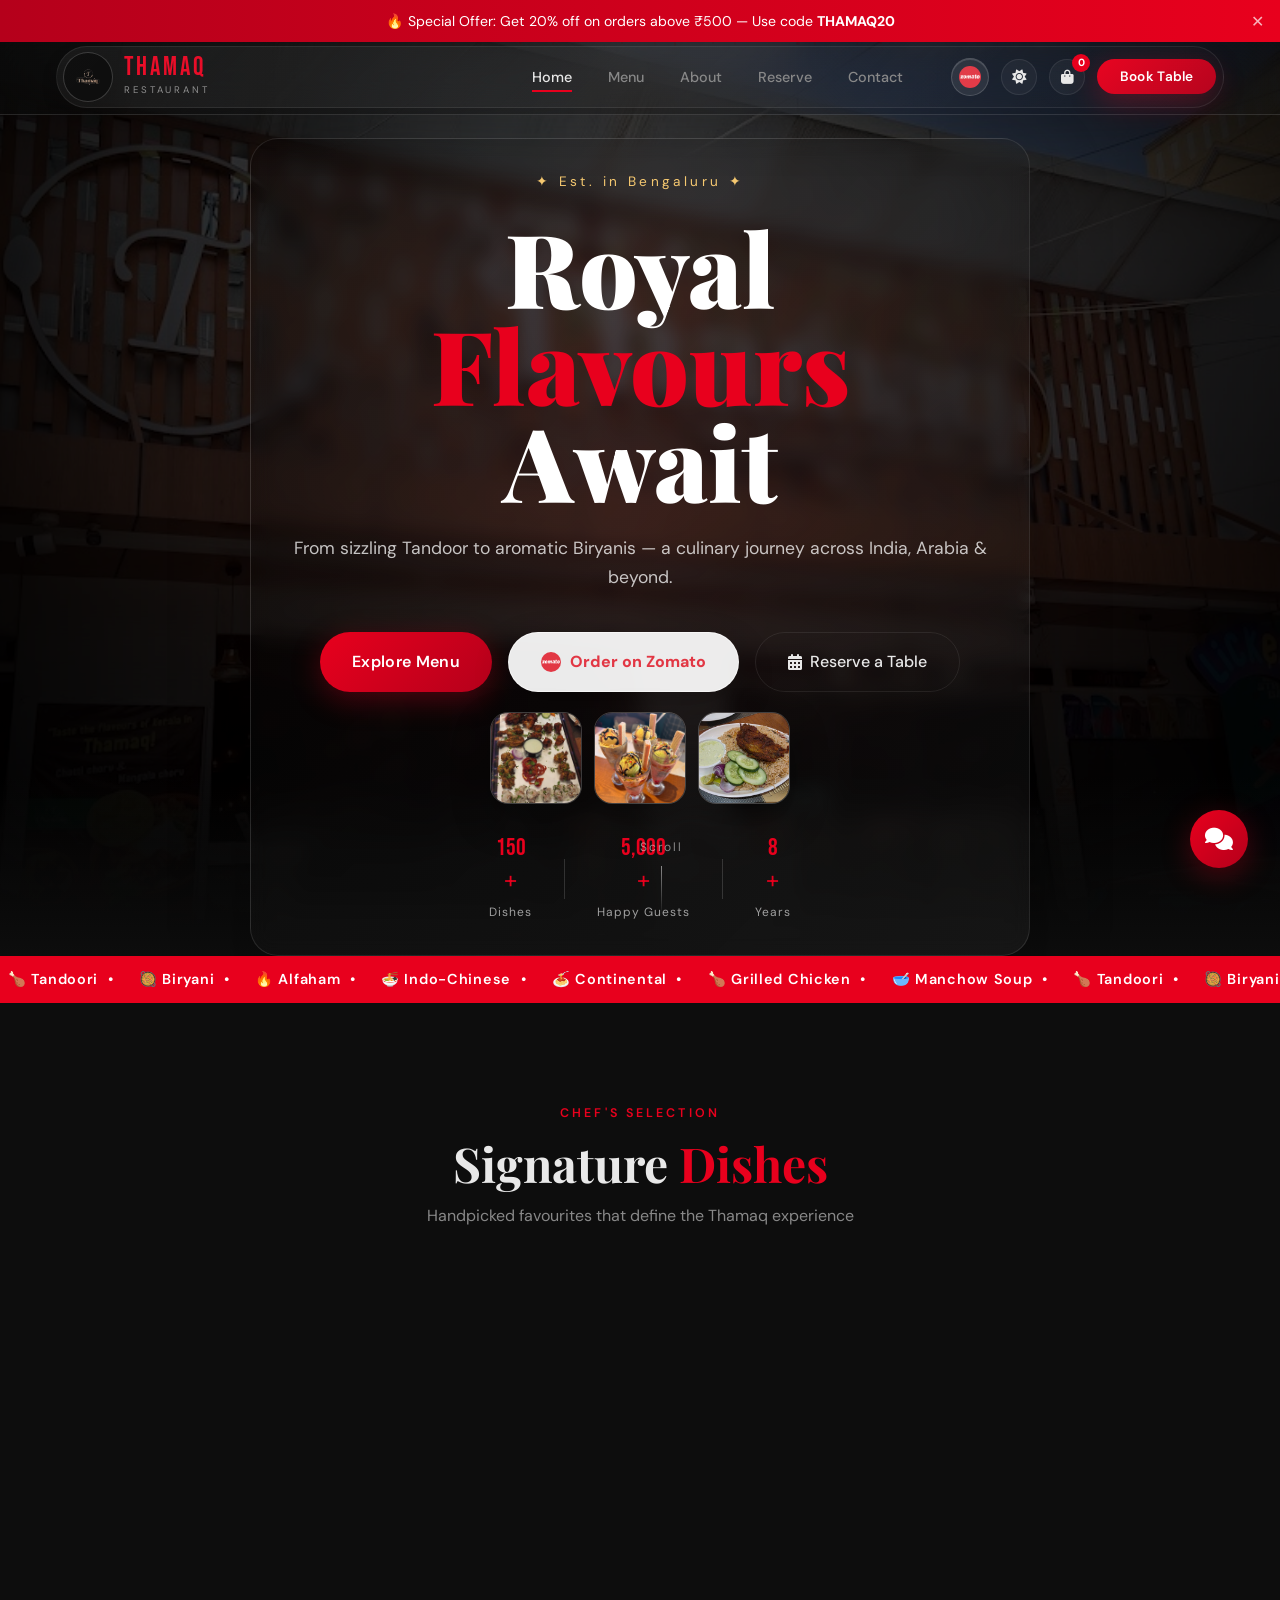
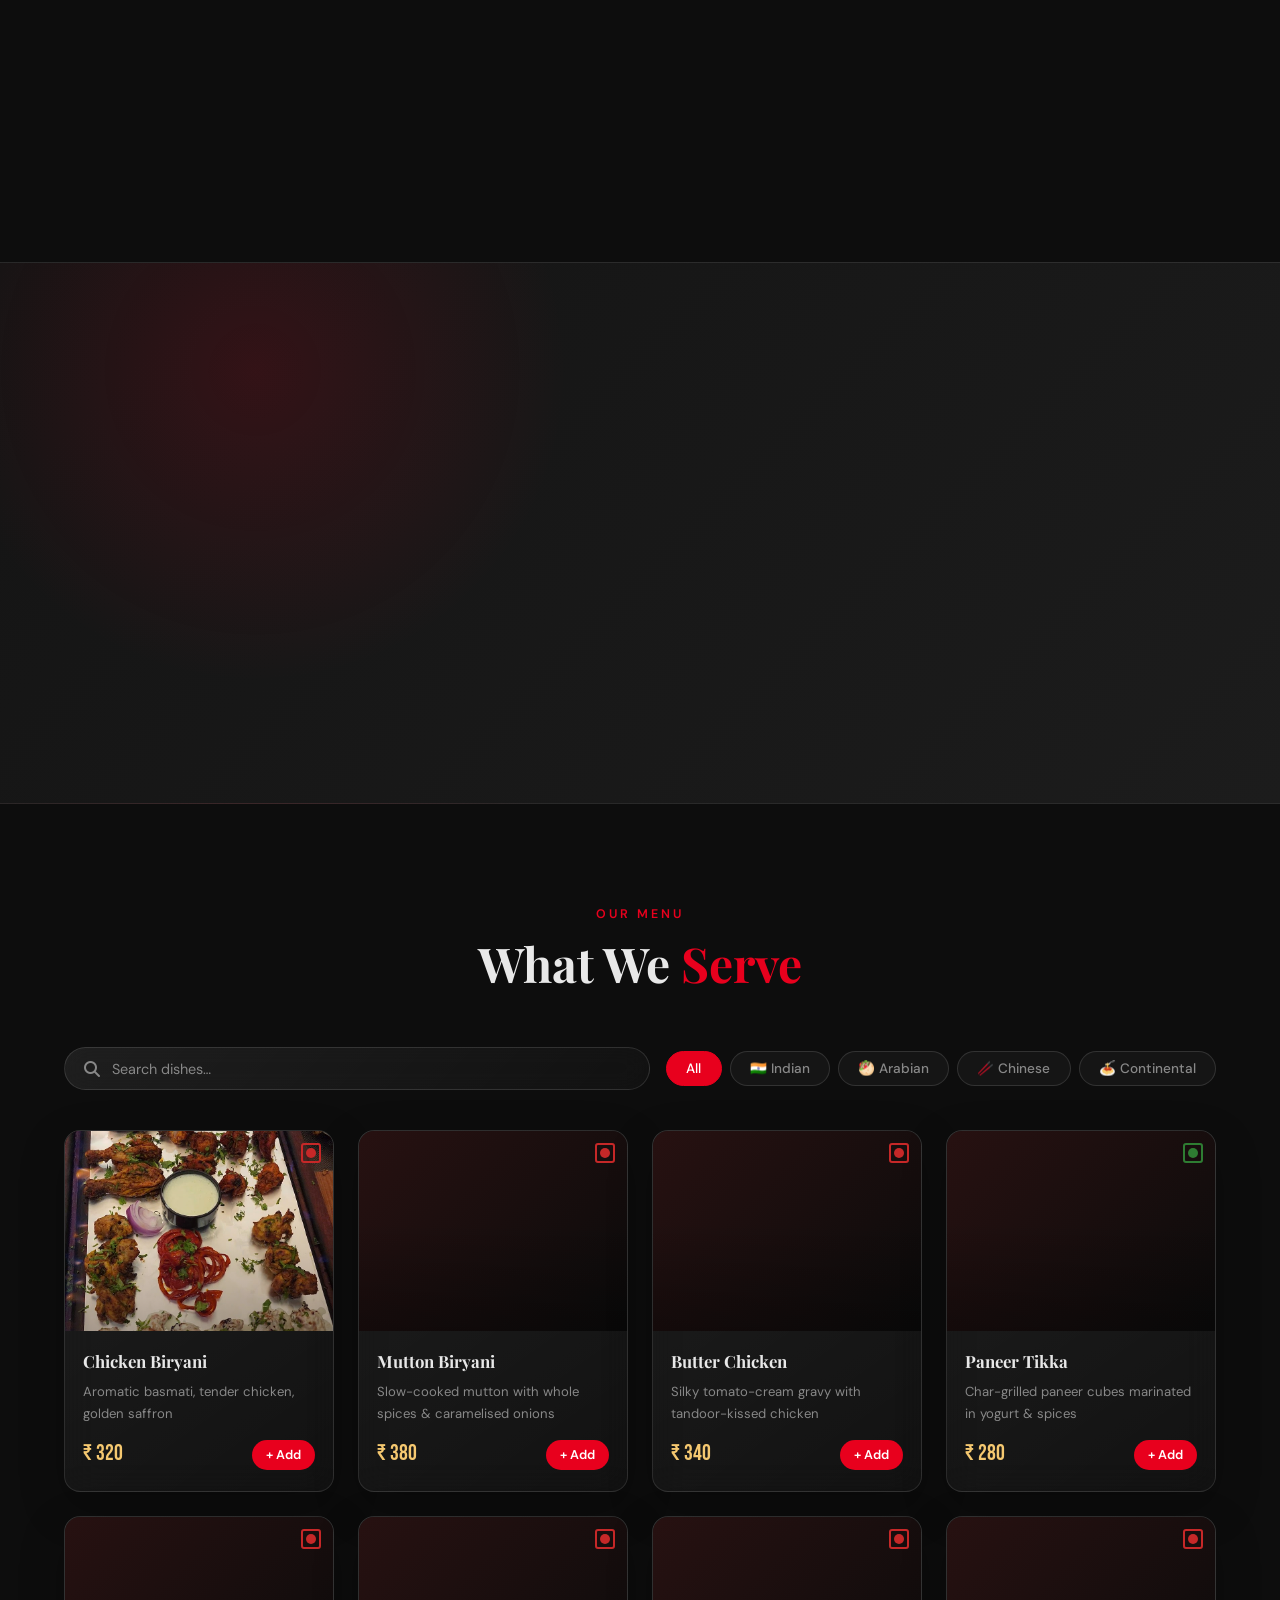
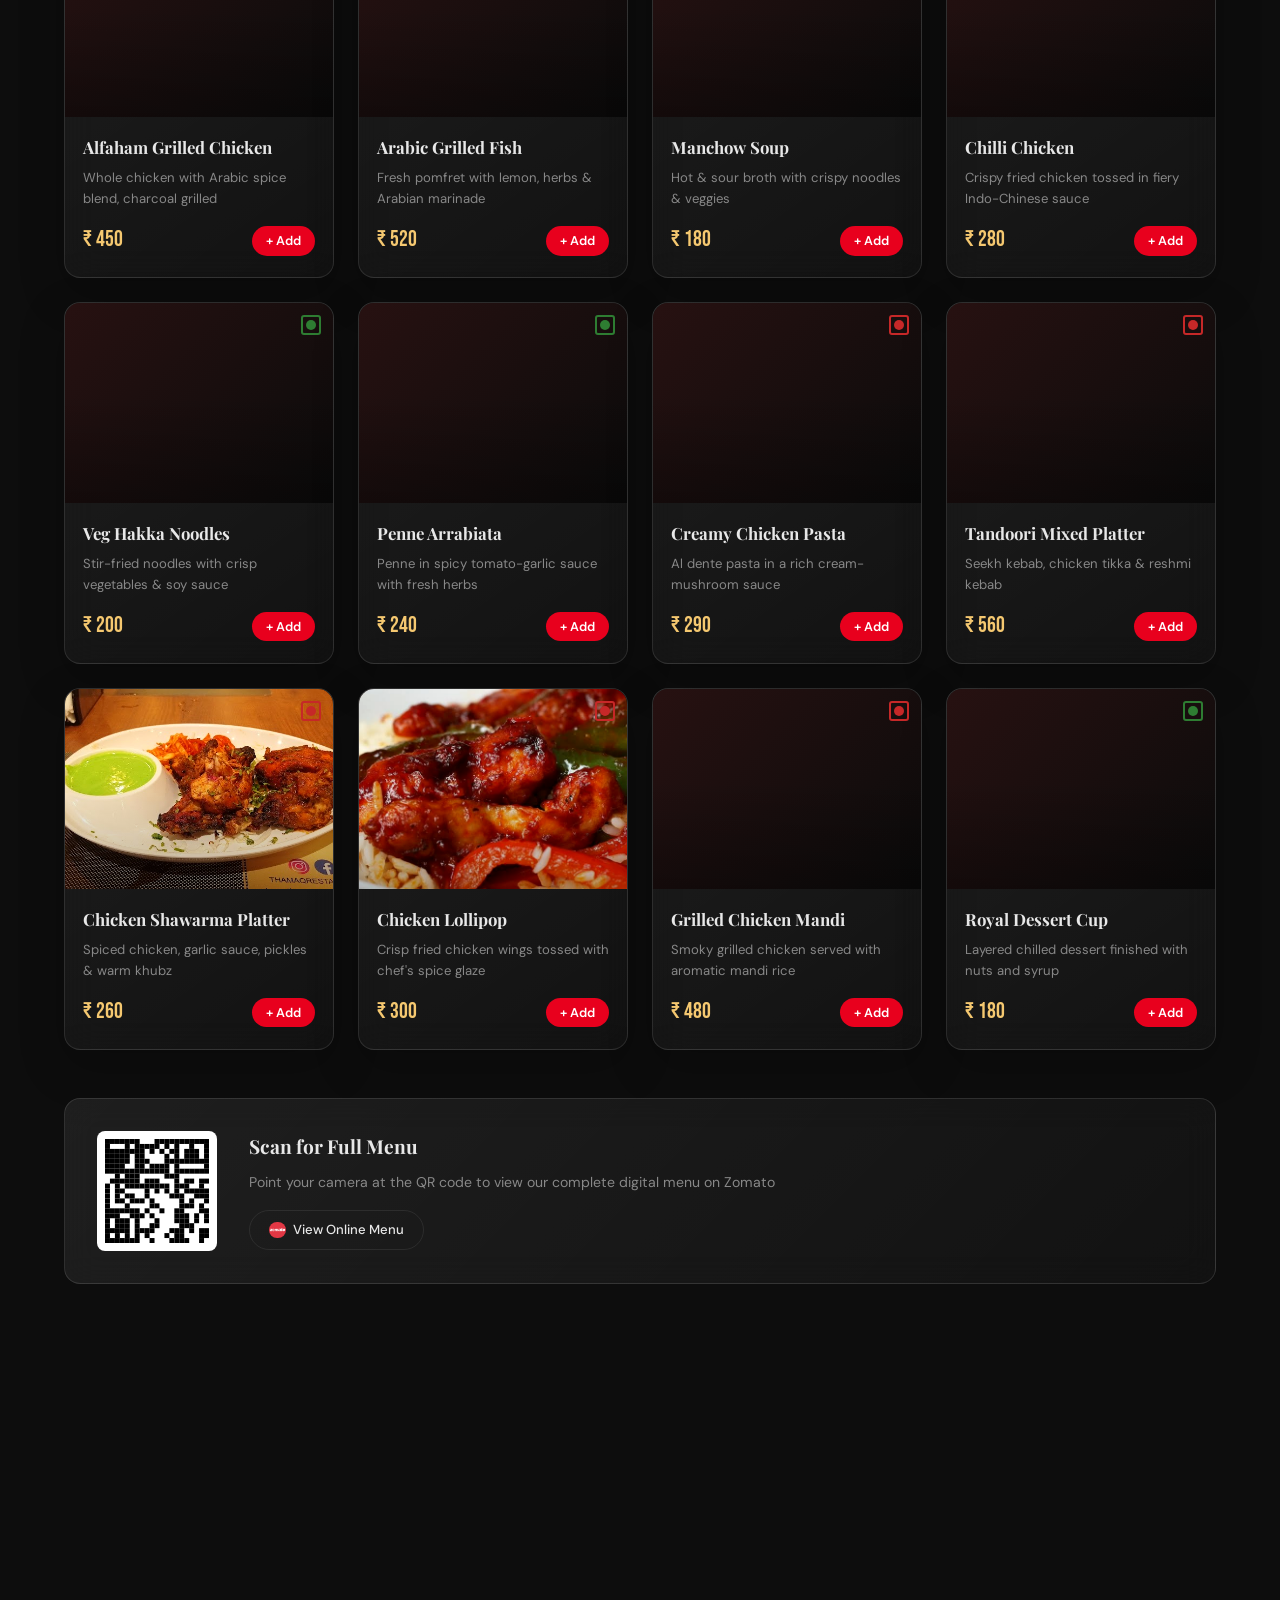
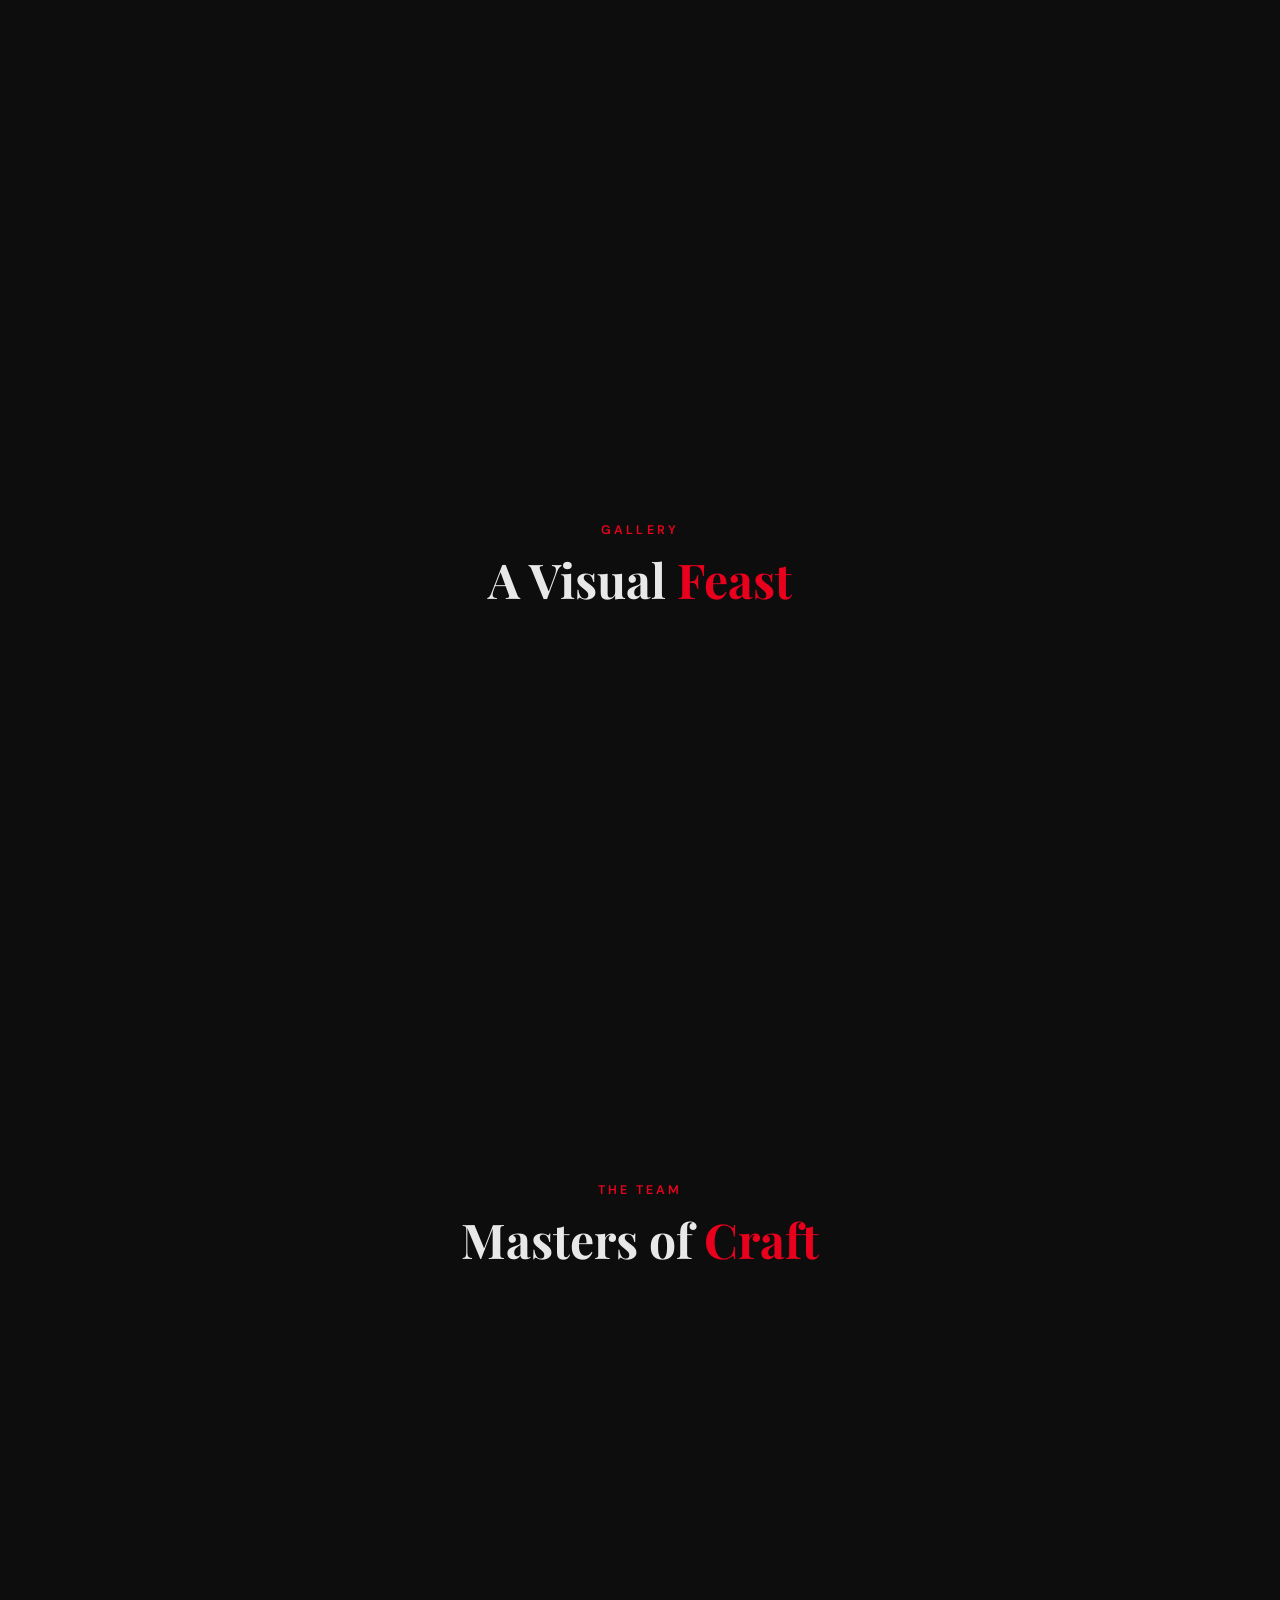
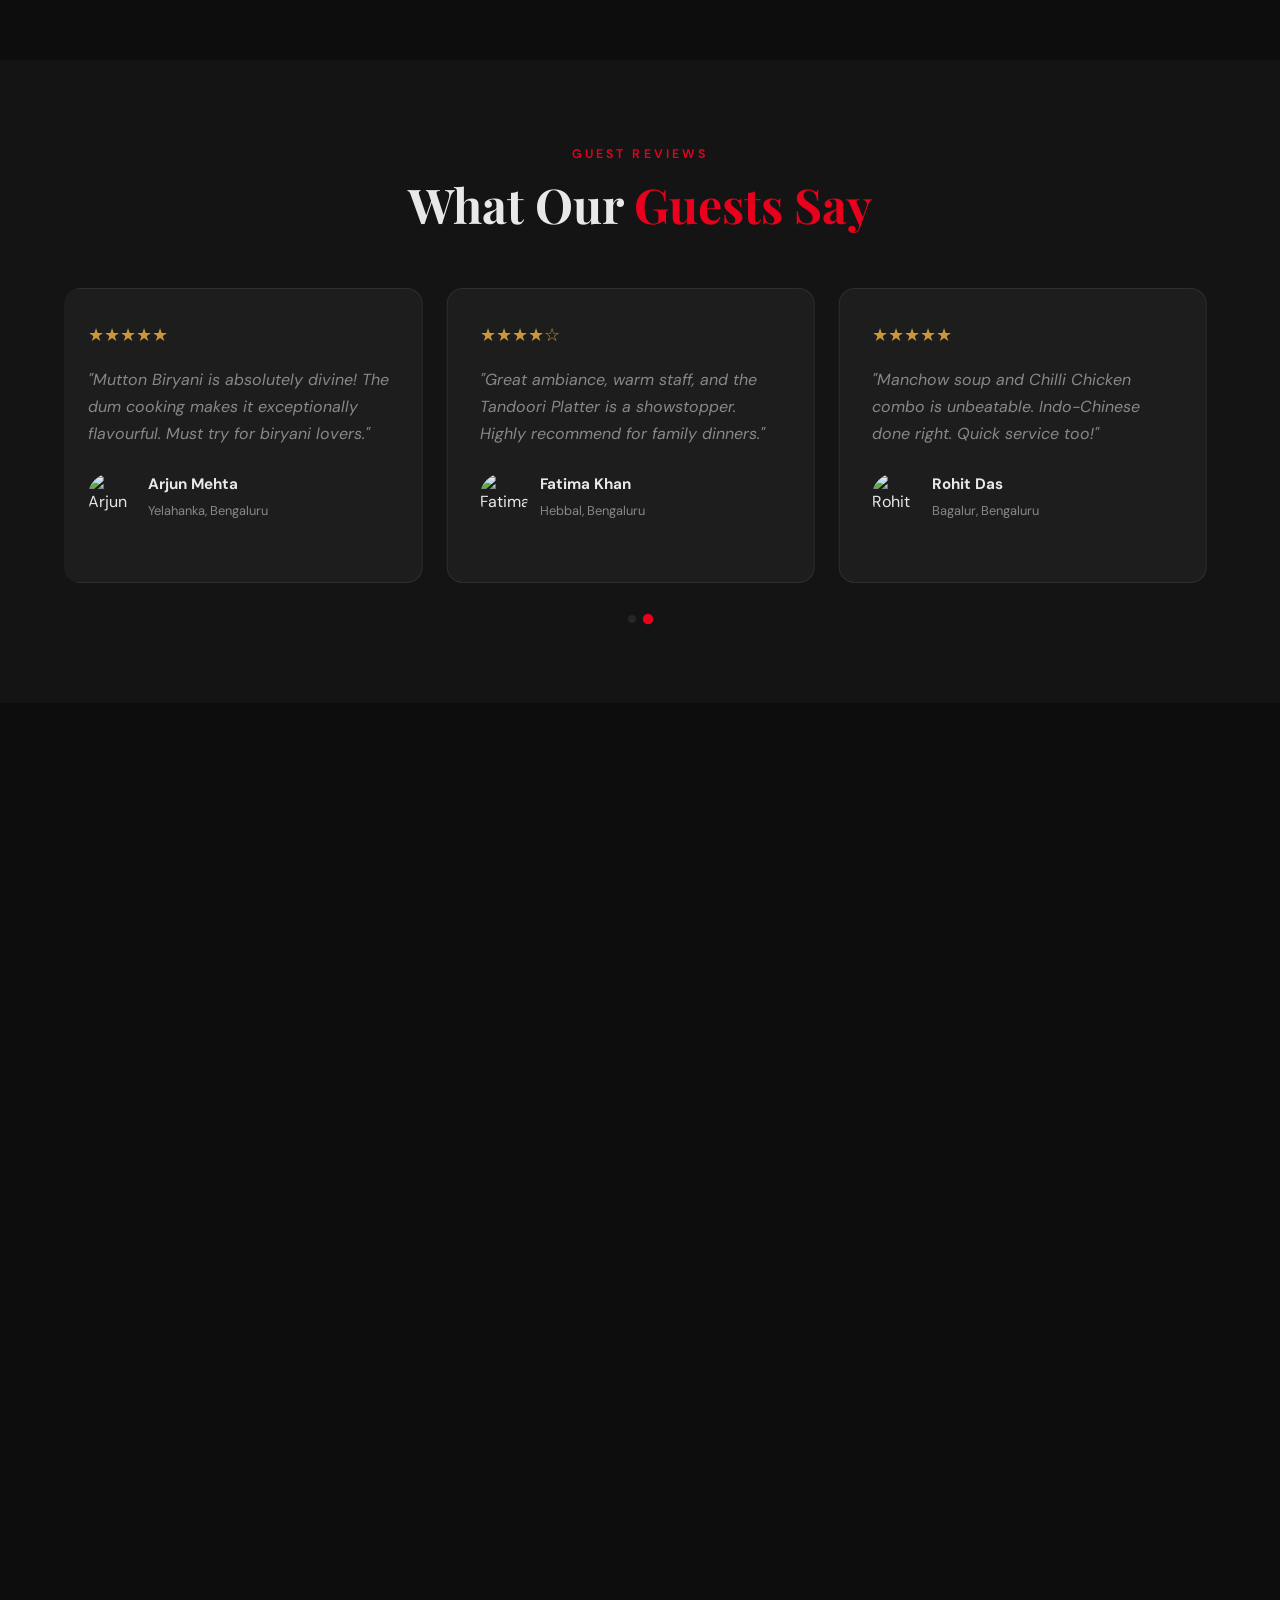
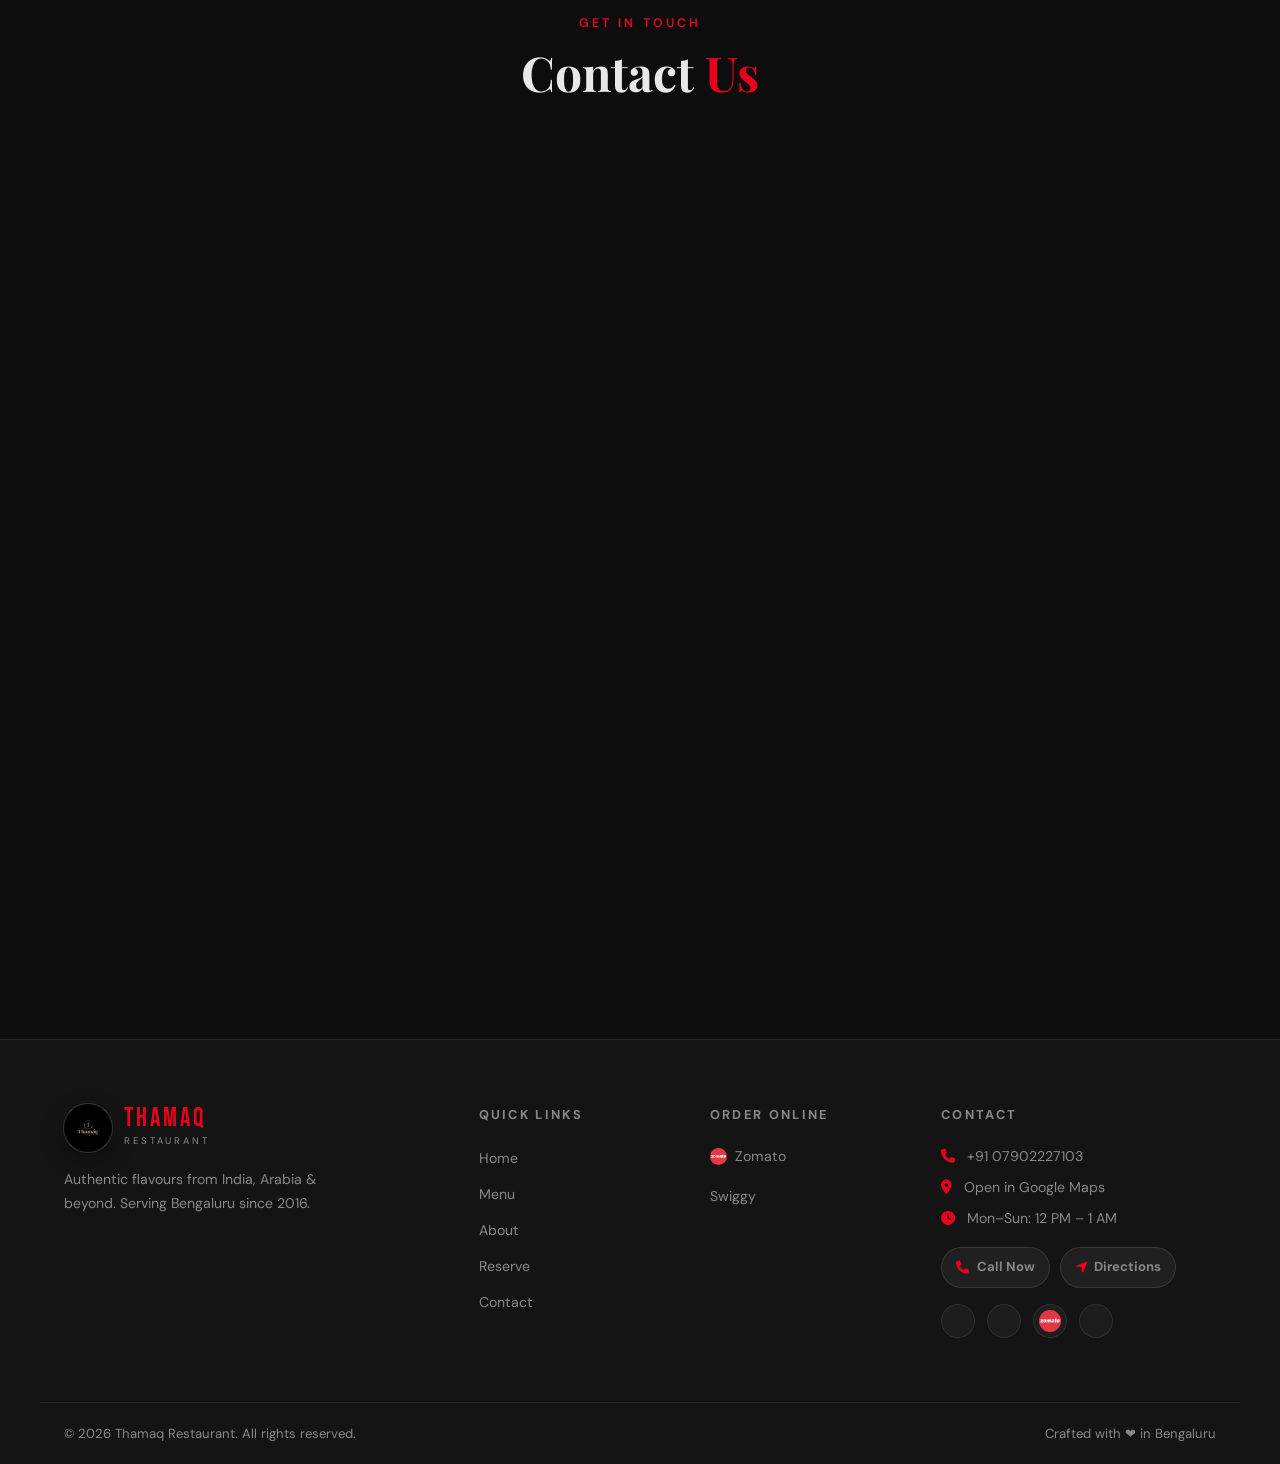
==== commit c6ad5c96: "corrected mobile version compatibility" ====
--- a/index.html
+++ b/index.html
@@ -641,8 +641,13 @@
     </div>
     <div class="footer-contact">
       <h5>Contact</h5>
-      <p><i class="fas fa-phone"></i> +91 07902227103</p>
+      <p><i class="fas fa-phone"></i> <a href="tel:07902227103">+91 07902227103</a></p>
+      <p><i class="fas fa-map-marker-alt"></i> <a href="https://google.com/maps/place/Thamaq+Restaurant+%7C+Bagalur+Cross/@13.1219478,77.6177577,17z" target="_blank" rel="noopener">Open in Google Maps</a></p>
       <p><i class="fas fa-clock"></i> Mon–Sun: 12 PM – 1 AM</p>
+      <div class="footer-actions">
+        <a href="tel:07902227103" class="footer-action"><i class="fas fa-phone"></i> Call Now</a>
+        <a href="https://google.com/maps/place/Thamaq+Restaurant+%7C+Bagalur+Cross/@13.1219478,77.6177577,17z" target="_blank" rel="noopener" class="footer-action"><i class="fas fa-location-arrow"></i> Directions</a>
+      </div>
       <div class="social-links" style="margin-top:1rem">
         <a href="https://instagram.com/thamaqrestaurant?igshid=NTc4MTIwNjQ2YQ==" target="_blank" rel="noopener" class="social-btn sm" aria-label="Instagram"><img src="src/instagram-icon2.jpg" alt="" class="social-icon-img" width="24" height="24" loading="lazy" decoding="async" /></a>
         <a href="#" class="social-btn sm" aria-label="Facebook"><img src="src/facebook-icon.png" alt="" class="social-icon-img" width="24" height="24" loading="lazy" decoding="async" /></a>
--- a/style.css
+++ b/style.css
@@ -923,6 +923,34 @@
 .footer-links a:hover { color: var(--red); padding-left: .3rem; }
 .footer-contact p { font-size: .88rem; color: var(--text-muted); margin-bottom: .5rem; }
 .footer-contact i { color: var(--red); margin-right: .5rem; }
+.footer-contact a { color: var(--text-muted); transition: var(--transition); }
+.footer-contact a:hover { color: var(--red); }
+.footer-actions {
+  display: flex;
+  flex-wrap: wrap;
+  gap: .65rem;
+  margin-top: 1rem;
+}
+.footer-action {
+  display: inline-flex;
+  align-items: center;
+  justify-content: center;
+  gap: .45rem;
+  min-height: 38px;
+  padding: .55rem .9rem;
+  border-radius: 999px;
+  background: rgba(255,255,255,.055);
+  border: 1px solid rgba(255,255,255,.1);
+  color: var(--text);
+  font-size: .82rem;
+  font-weight: 700;
+}
+.footer-action:hover {
+  transform: translateY(-2px);
+  border-color: var(--red);
+  box-shadow: 0 10px 28px rgba(232,0,29,.18);
+}
+.footer-action i { margin: 0; }
 .footer-bottom {
   border-top: 1px solid var(--border);
   max-width: 1200px; margin: 0 auto;
@@ -1113,6 +1141,12 @@
 
 /* ══════════════════════ RESPONSIVE ══════════════════════ */
 @media (max-width: 1024px) {
+  .nav-container { gap: 1rem; padding: 0 1rem; }
+  .nav-link { padding: .5rem .65rem; }
+  .nav-actions { gap: .5rem; }
+  .hero-content { max-width: min(760px, calc(100vw - 3rem)); }
+  .hero-title { font-size: clamp(3rem, 9vw, 6rem); }
+  .menu-grid { grid-template-columns: repeat(2, minmax(0, 1fr)); }
   .featured-grid { grid-template-columns: 1fr; }
   .feat-card.feat-large { height: 360px; }
   .feat-col { flex-direction: row; }
@@ -1125,31 +1159,126 @@
 }
 
 @media (max-width: 768px) {
-  .nav-links { display: none; position: fixed; top: 0; left: 0; right: 0; bottom: 0; background: var(--bg); flex-direction: column; align-items: center; justify-content: center; gap: 1.5rem; z-index: 998; }
+  html { font-size: 15px; }
+  .notif-banner { padding: .5rem 2.4rem .5rem .9rem; font-size: .78rem; line-height: 1.35; }
+  .navbar { top: 2.25rem; padding: .55rem 0; }
+  .banner-hidden .navbar { top: .5rem; }
+  .navbar.scrolled { padding: .5rem 0; }
+  .nav-container { min-height: 52px; gap: .55rem; padding: 0 .75rem; }
+  .nav-container::before { inset: -.25rem .45rem; }
+  .logo { gap: .5rem; min-width: 0; }
+  .logo-icon { width: 40px; height: 40px; flex-basis: 40px; }
+  .logo-name { font-size: 1.28rem; letter-spacing: .1em; }
+  .logo-sub { font-size: .52rem; letter-spacing: .22em; }
+  .nav-actions { margin-left: auto; gap: .4rem; }
+  .nav-zomato, .theme-toggle, .cart-btn { width: 34px; height: 34px; flex: 0 0 34px; }
+  .nav-zomato img { width: 20px; height: 20px; }
+  .nav-links { display: none; position: fixed; top: 0; left: 0; right: 0; bottom: 0; background: rgba(13,13,13,.96); backdrop-filter: blur(20px); -webkit-backdrop-filter: blur(20px); flex-direction: column; align-items: center; justify-content: center; gap: 1.5rem; z-index: 998; padding: 5rem 1.5rem 2rem; }
   .nav-links.open { display: flex; }
   .nav-link { font-size: 1.3rem; }
   .hamburger { display: flex; z-index: 999; }
   .nav-cta { display: none; }
-  .hero-title { font-size: clamp(2.5rem, 10vw, 5rem); }
-  .hero-btns { flex-direction: column; align-items: center; }
-  .hero-stats { gap: 1rem; }
+  .hero { min-height: auto; padding: 7.5rem 1rem 4rem; align-items: flex-start; }
+  .hero-content { width: 100%; max-width: 620px; padding: 1.35rem 1rem; border-radius: 22px; }
+  .hero-label { font-size: .72rem; letter-spacing: .18em; margin-bottom: 1rem; }
+  .hero-title { font-size: clamp(2.55rem, 14vw, 4.4rem); gap: 0 .24em; margin-bottom: 1rem; }
+  .hero-sub { font-size: .98rem; margin-bottom: 1.4rem; }
+  .hero-btns { flex-direction: column; align-items: stretch; gap: .75rem; margin-bottom: 1rem; }
+  .hero-btns .btn-primary, .hero-btns .btn-zomato, .hero-btns .btn-ghost { width: 100%; justify-content: center; min-height: 48px; padding: .85rem 1rem; }
+  .hero-dish-strip { gap: .5rem; margin-bottom: 1.25rem; }
+  .hero-dish-strip img { width: clamp(68px, 22vw, 86px); height: clamp(68px, 22vw, 86px); border-radius: 14px; }
+  .hero-stats { gap: .75rem; flex-wrap: wrap; }
+  .stat { min-width: 74px; }
+  .stat-num { font-size: 2rem; }
+  .stat-div { display: none; }
+  .hero-scroll-indicator { display: none; }
+  .section { padding: 4.75rem 0; }
+  .section-header { margin-bottom: 2.25rem; }
+  .section-title { font-size: clamp(1.9rem, 9vw, 2.55rem); }
+  .menu-controls { gap: .75rem; margin-bottom: 1.5rem; }
+  .search-box { flex-basis: 100%; min-width: 0; }
+  .cat-tabs { width: 100%; overflow-x: auto; flex-wrap: nowrap; padding-bottom: .35rem; scrollbar-width: none; }
+  .cat-tabs::-webkit-scrollbar { display: none; }
+  .cat-tab { flex: 0 0 auto; white-space: nowrap; }
+  .menu-grid { grid-template-columns: 1fr; gap: 1.1rem; }
+  .menu-img-wrap { height: 210px; }
+  .menu-info p { min-height: auto; }
+  .offer-section { padding: 4rem 1rem; }
+  .offer-inner { gap: 2rem; }
+  .offer-img { height: 300px; }
   .feat-col { flex-direction: column; }
+  .feat-card.feat-large { height: 320px; }
   .feat-card:not(.feat-large) { height: 200px; }
+  .about-img-main { height: 360px; }
+  .about-pillars { grid-template-columns: 1fr; }
   .gallery-grid { grid-template-columns: 1fr 1fr; grid-template-rows: auto; }
+  .gallery-item { min-height: 170px; }
   .gi-tall, .gi-wide { grid-row: auto; grid-column: auto; }
   .team-grid { grid-template-columns: 1fr; max-width: 320px; margin: 0 auto; }
   .form-row { grid-template-columns: 1fr; }
   .testimonial-card { flex: 0 0 85%; }
-  .footer-top { grid-template-columns: 1fr; gap: 2rem; padding: 2.5rem 1.5rem; }
+  .qr-box { align-items: flex-start; gap: 1rem; padding: 1.25rem; }
+  .contact-form, .res-form { padding: 1.25rem; }
+  .map-container iframe { height: 240px; }
+  .footer-top { grid-template-columns: 1fr; gap: 2rem; padding: 2.5rem 1.25rem; }
+  .footer-brand p { max-width: none; }
+  .footer-actions { width: 100%; }
+  .footer-action { flex: 1 1 130px; }
   .footer-bottom { flex-direction: column; text-align: center; }
-  .chatbot-widget { width: calc(100vw - 2rem); right: 1rem; }
+  .chatbot-widget { width: calc(100vw - 2rem); right: 1rem; bottom: 5rem; max-height: min(460px, calc(100vh - 7rem)); }
+  .chatbot-fab { width: 52px; height: 52px; right: 1rem; bottom: 1rem; }
   .about-img-sm { display: none; }
+  [data-aos], [data-aos="fade-right"], [data-aos="fade-left"] { transform: translateY(18px); }
 }
 
 @media (max-width: 480px) {
+  .container { padding: 0 1rem; }
+  .navbar { top: 2.75rem; }
+  .notif-banner { font-size: .72rem; }
+  .logo-icon { width: 36px; height: 36px; flex-basis: 36px; }
+  .logo-name { font-size: 1.08rem; }
+  .logo-sub { display: none; }
+  .nav-zomato, .theme-toggle, .cart-btn { width: 32px; height: 32px; flex-basis: 32px; }
+  .theme-toggle { display: none; }
+  .hamburger span { width: 22px; }
+  .hero { padding-top: 7rem; }
+  .hero-content { padding: 1.1rem .85rem; border-radius: 18px; }
+  .hero-title { font-size: clamp(2.35rem, 16vw, 3.7rem); }
+  .hero-sub { font-size: .92rem; }
+  .hero-dish-strip img { width: 64px; height: 64px; border-radius: 12px; }
+  .stat { min-width: 68px; }
+  .stat-num { font-size: 1.75rem; }
+  .stat small { font-size: .66rem; }
   .section { padding: 4rem 0; }
-  .menu-grid { grid-template-columns: 1fr; }
-  .cat-tabs { overflow-x: auto; flex-wrap: nowrap; padding-bottom: .5rem; }
-  .offer-inner { gap: 2rem; }
+  .menu-img-wrap { height: 190px; }
+  .menu-footer { gap: .75rem; }
+  .price { font-size: 1.25rem; }
+  .btn-add.sm { padding: .42rem .75rem; }
+  .feat-card.feat-large { height: 280px; }
   .offer-img { height: 250px; }
-}
+  .offer-badge { width: 74px; height: 74px; right: .5rem; top: .5rem; font-size: .9rem; }
+  .about-img-main { height: 300px; }
+  .gallery-grid { grid-template-columns: 1fr; }
+  .gallery-item { min-height: 220px; }
+  .qr-code { width: 96px; height: 96px; }
+  .footer-actions { flex-direction: column; }
+  .footer-action { width: 100%; }
+  .social-links { flex-wrap: wrap; }
+}
+
+@media (max-width: 360px) {
+  .nav-container { padding: 0 .55rem; gap: .35rem; }
+  .logo-name { font-size: .98rem; }
+  .nav-zomato, .cart-btn { width: 30px; height: 30px; flex-basis: 30px; }
+  .hero-title { font-size: 2.2rem; }
+  .hero-dish-strip { display: none; }
+}
+
+@media (prefers-reduced-motion: reduce) {
+  *, *::before, *::after {
+    animation-duration: .01ms !important;
+    animation-iteration-count: 1 !important;
+    scroll-behavior: auto !important;
+    transition-duration: .01ms !important;
+  }
+}
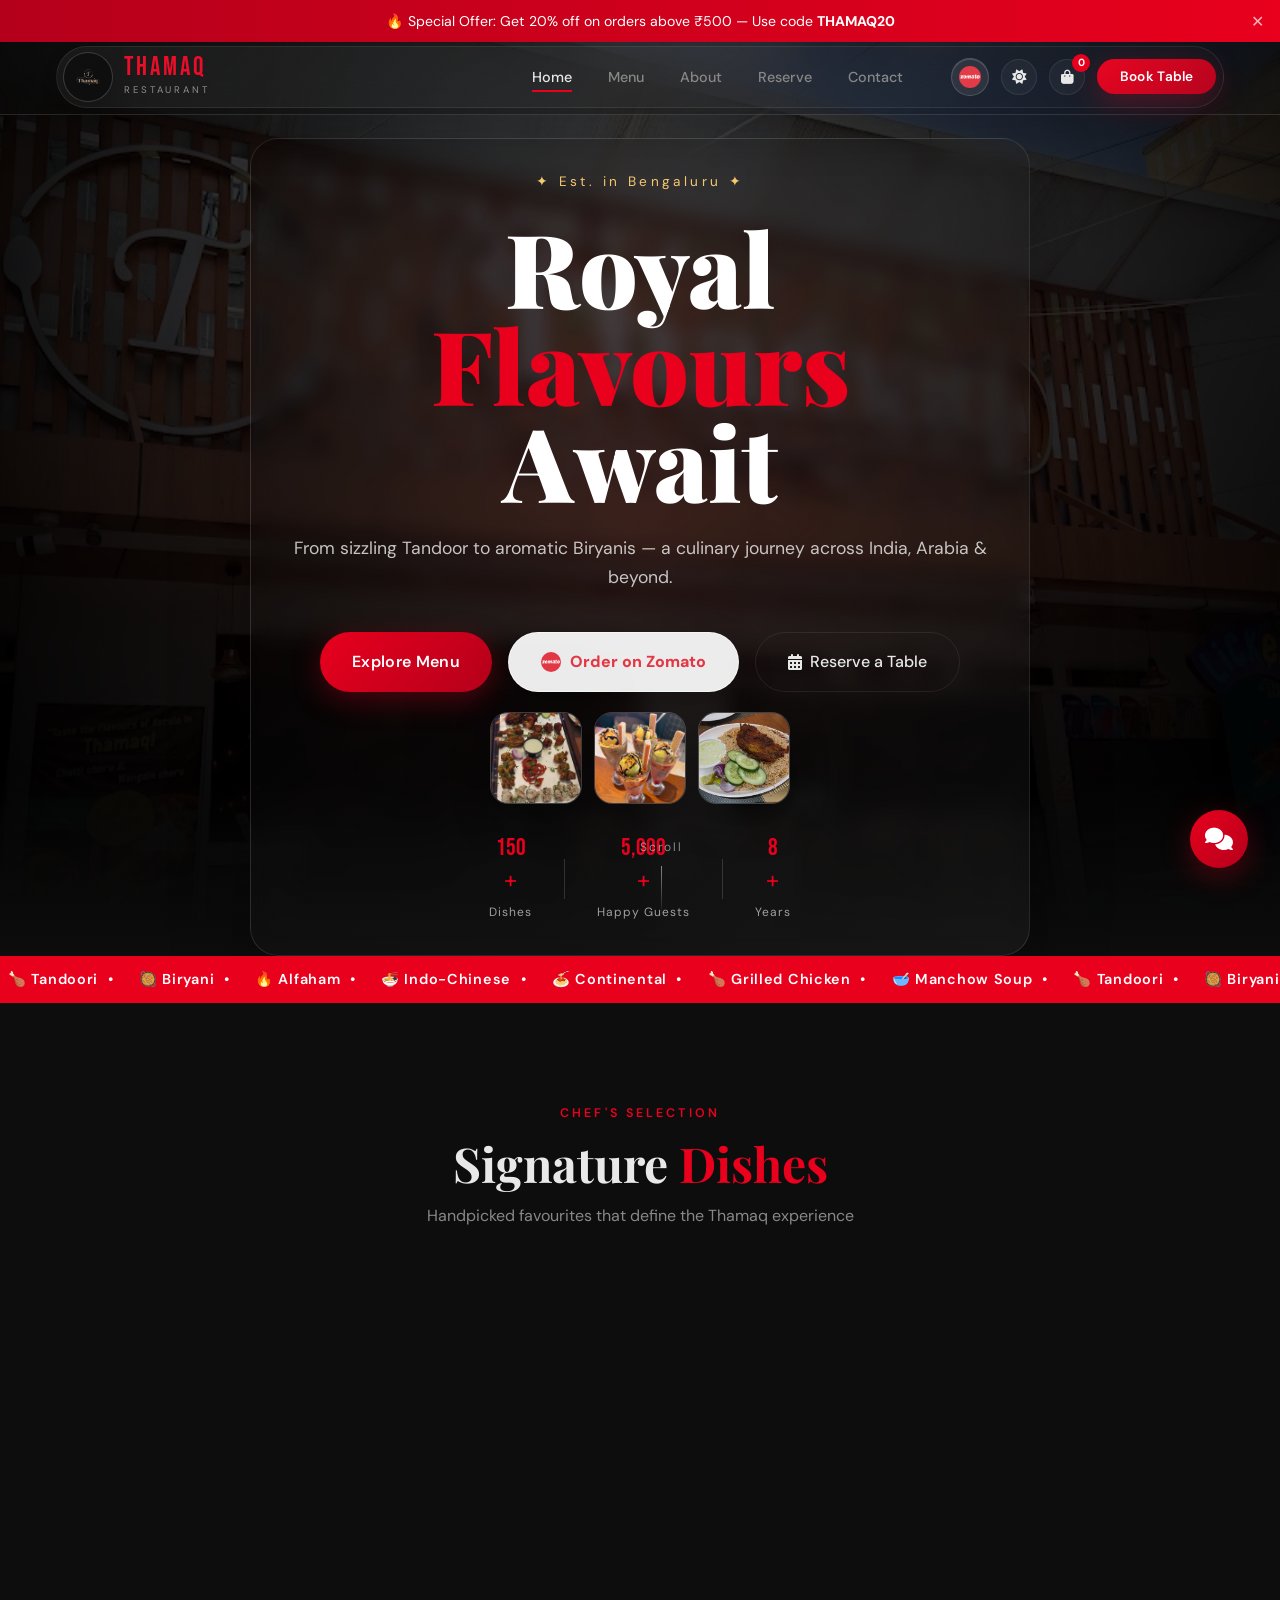
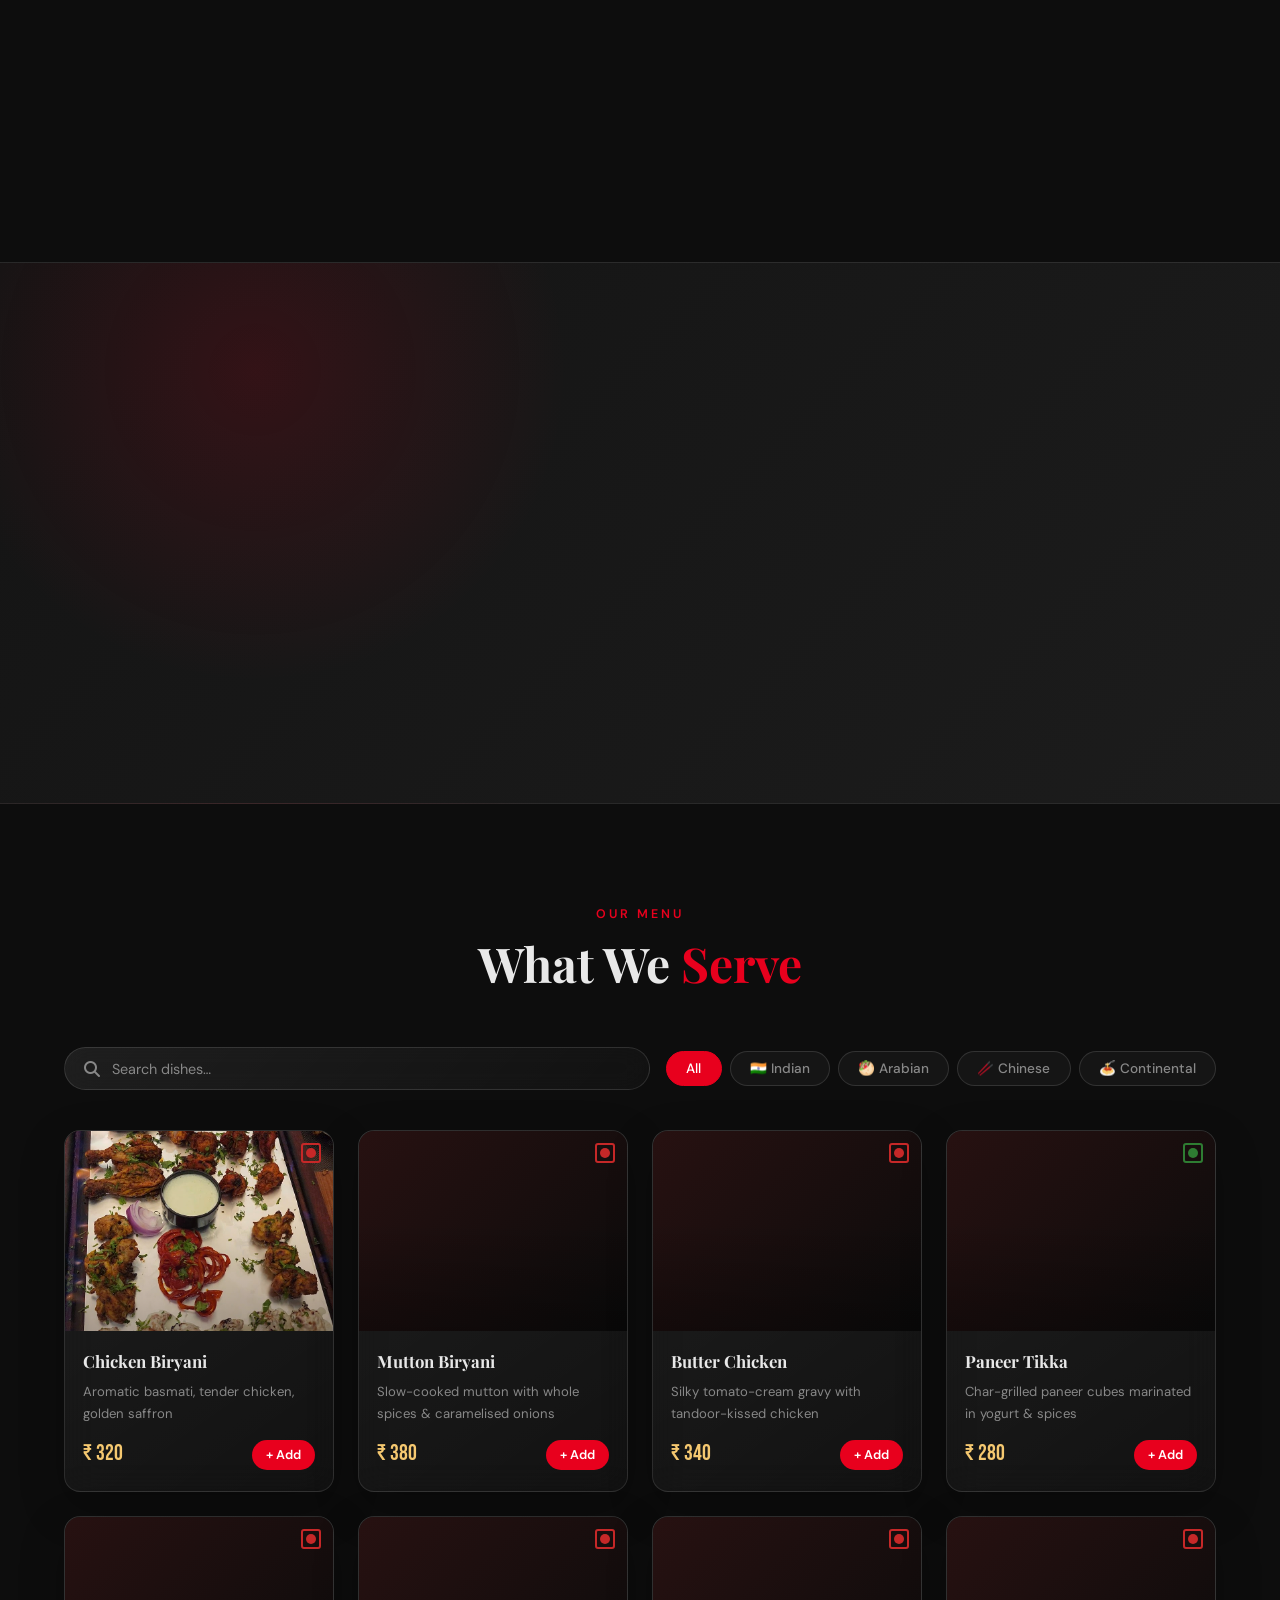
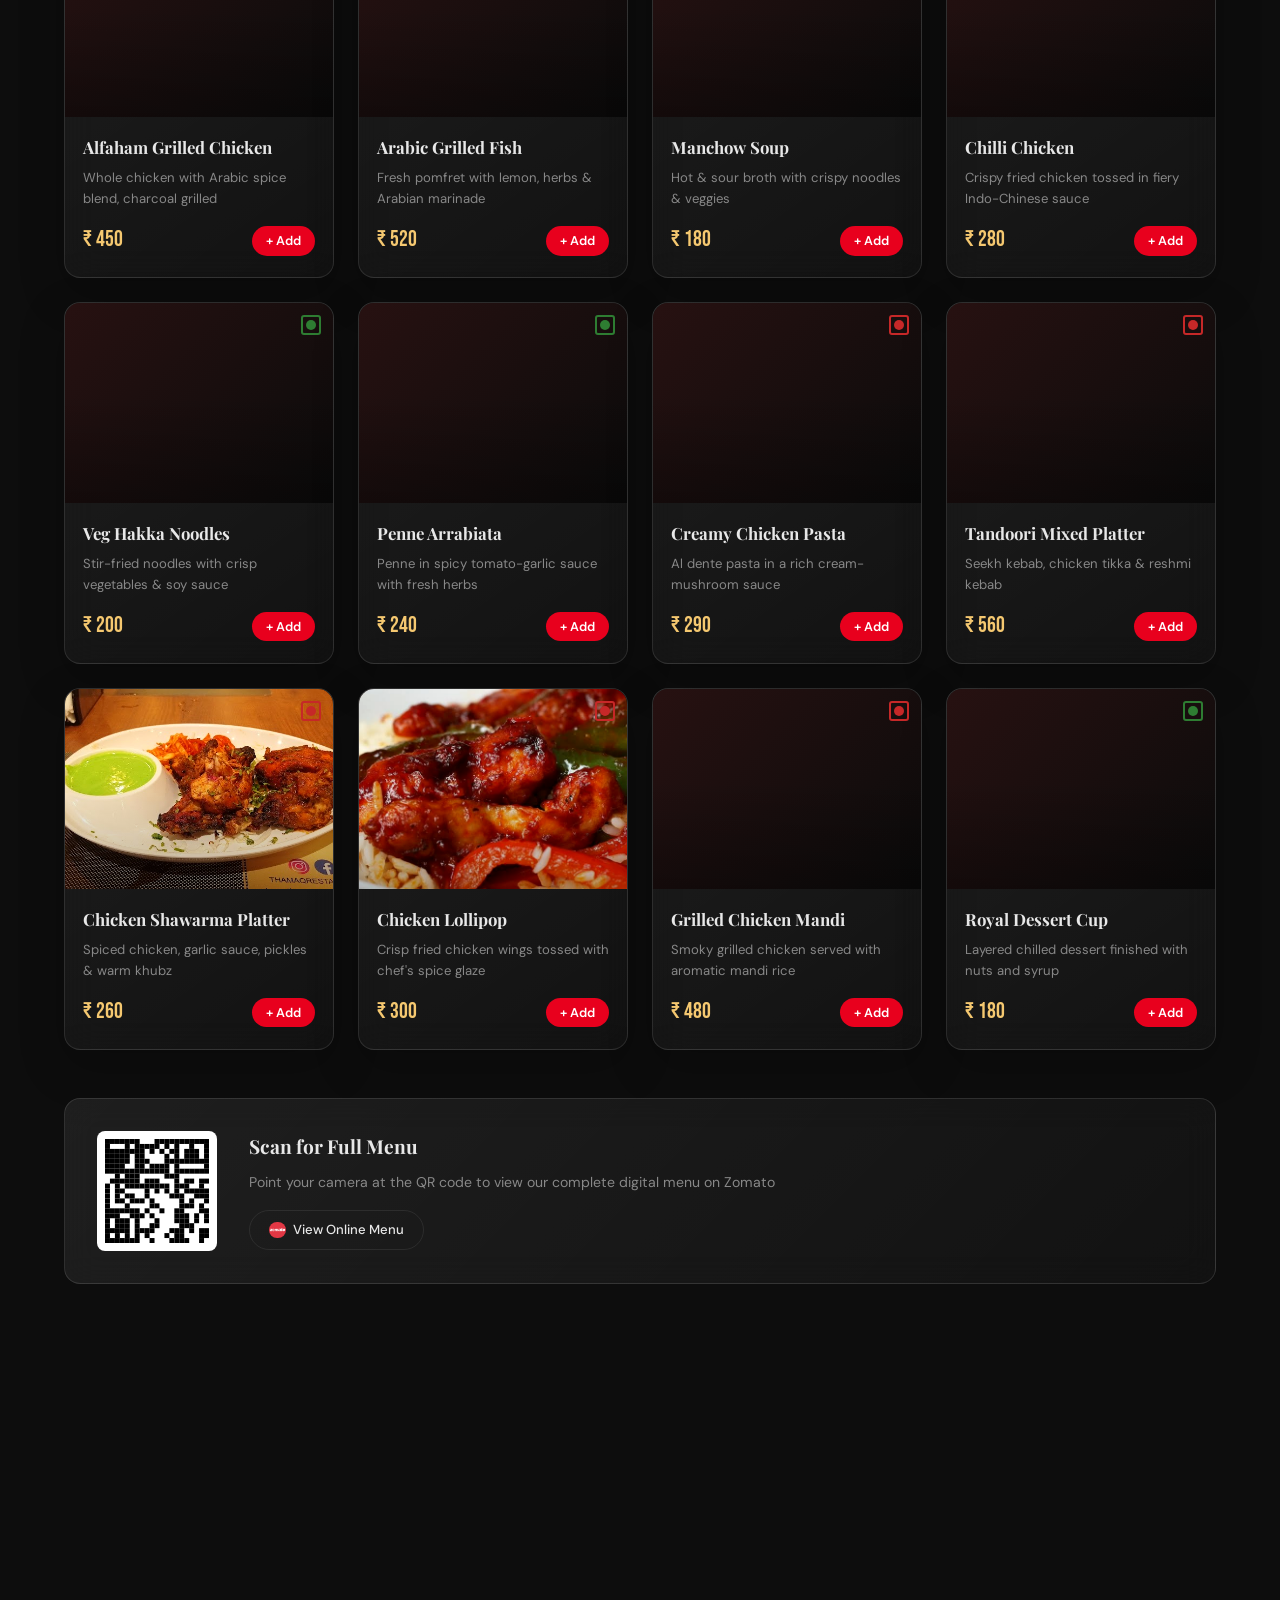
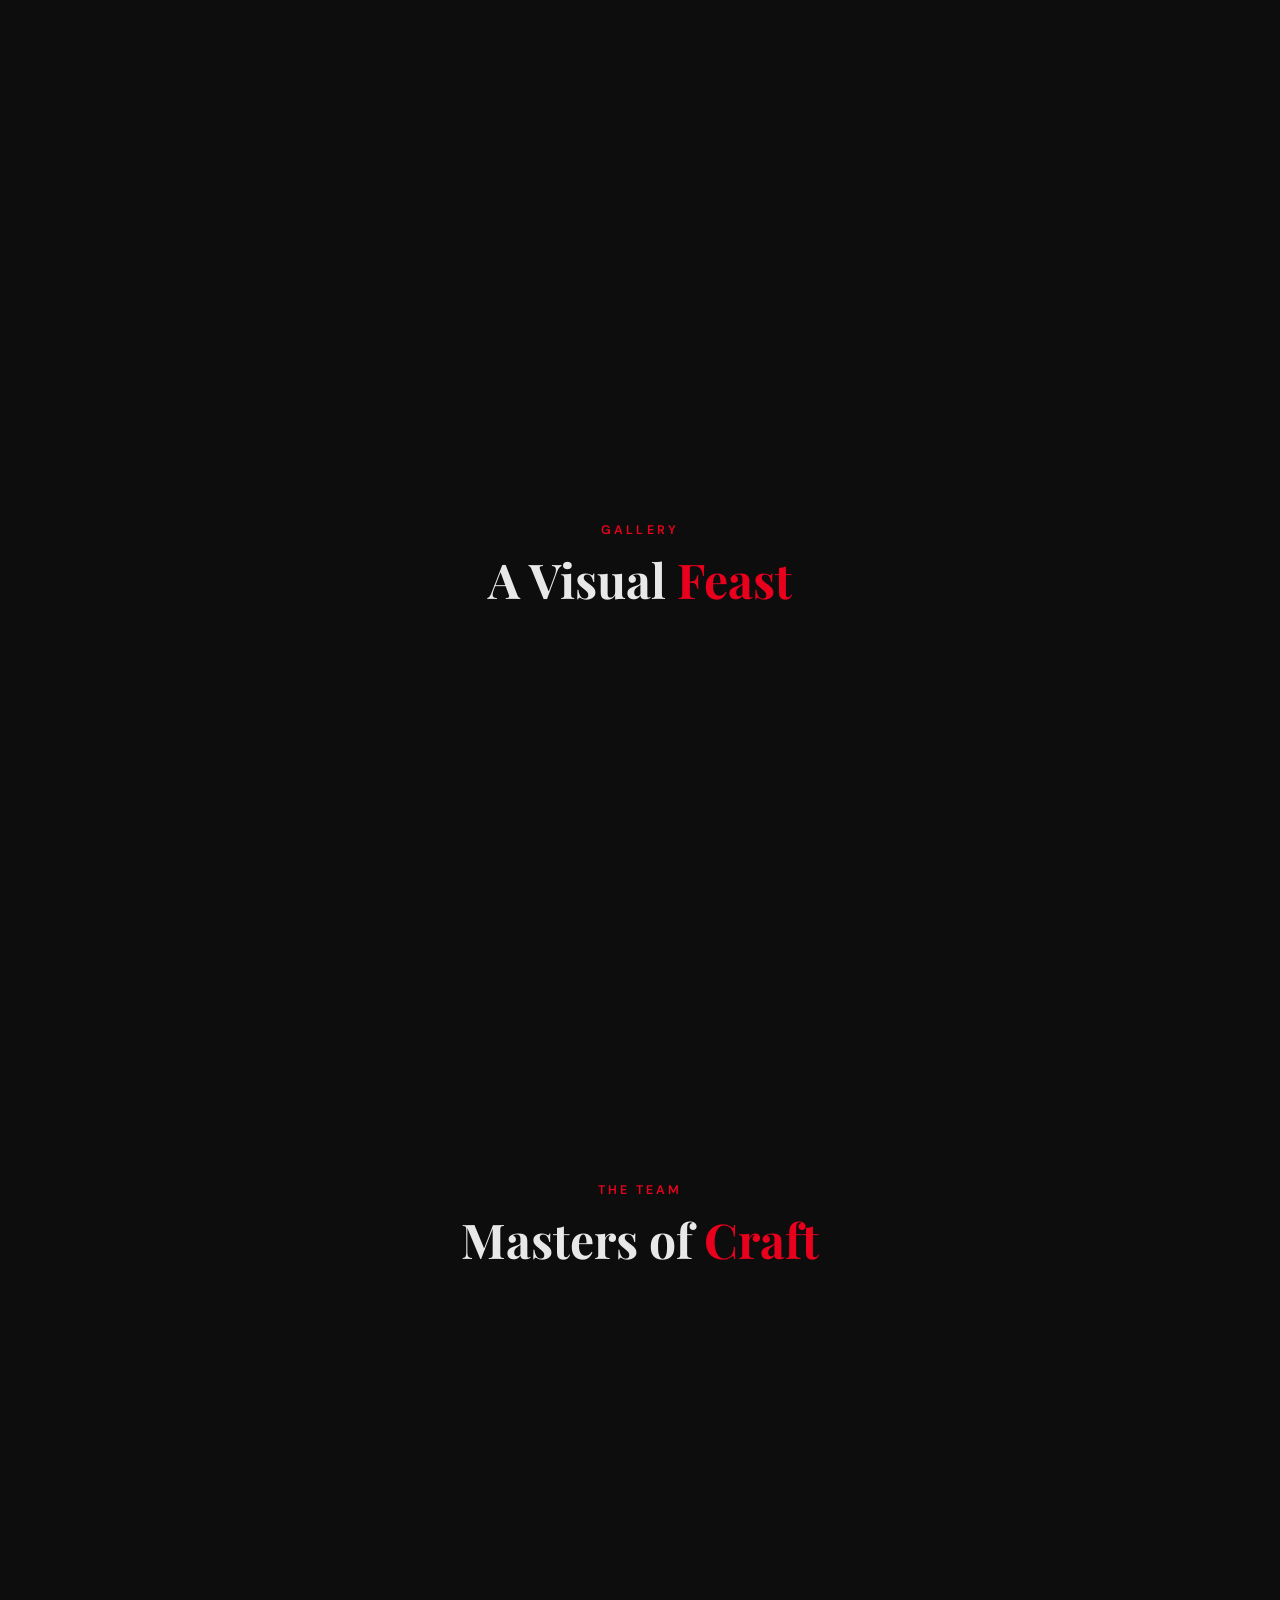
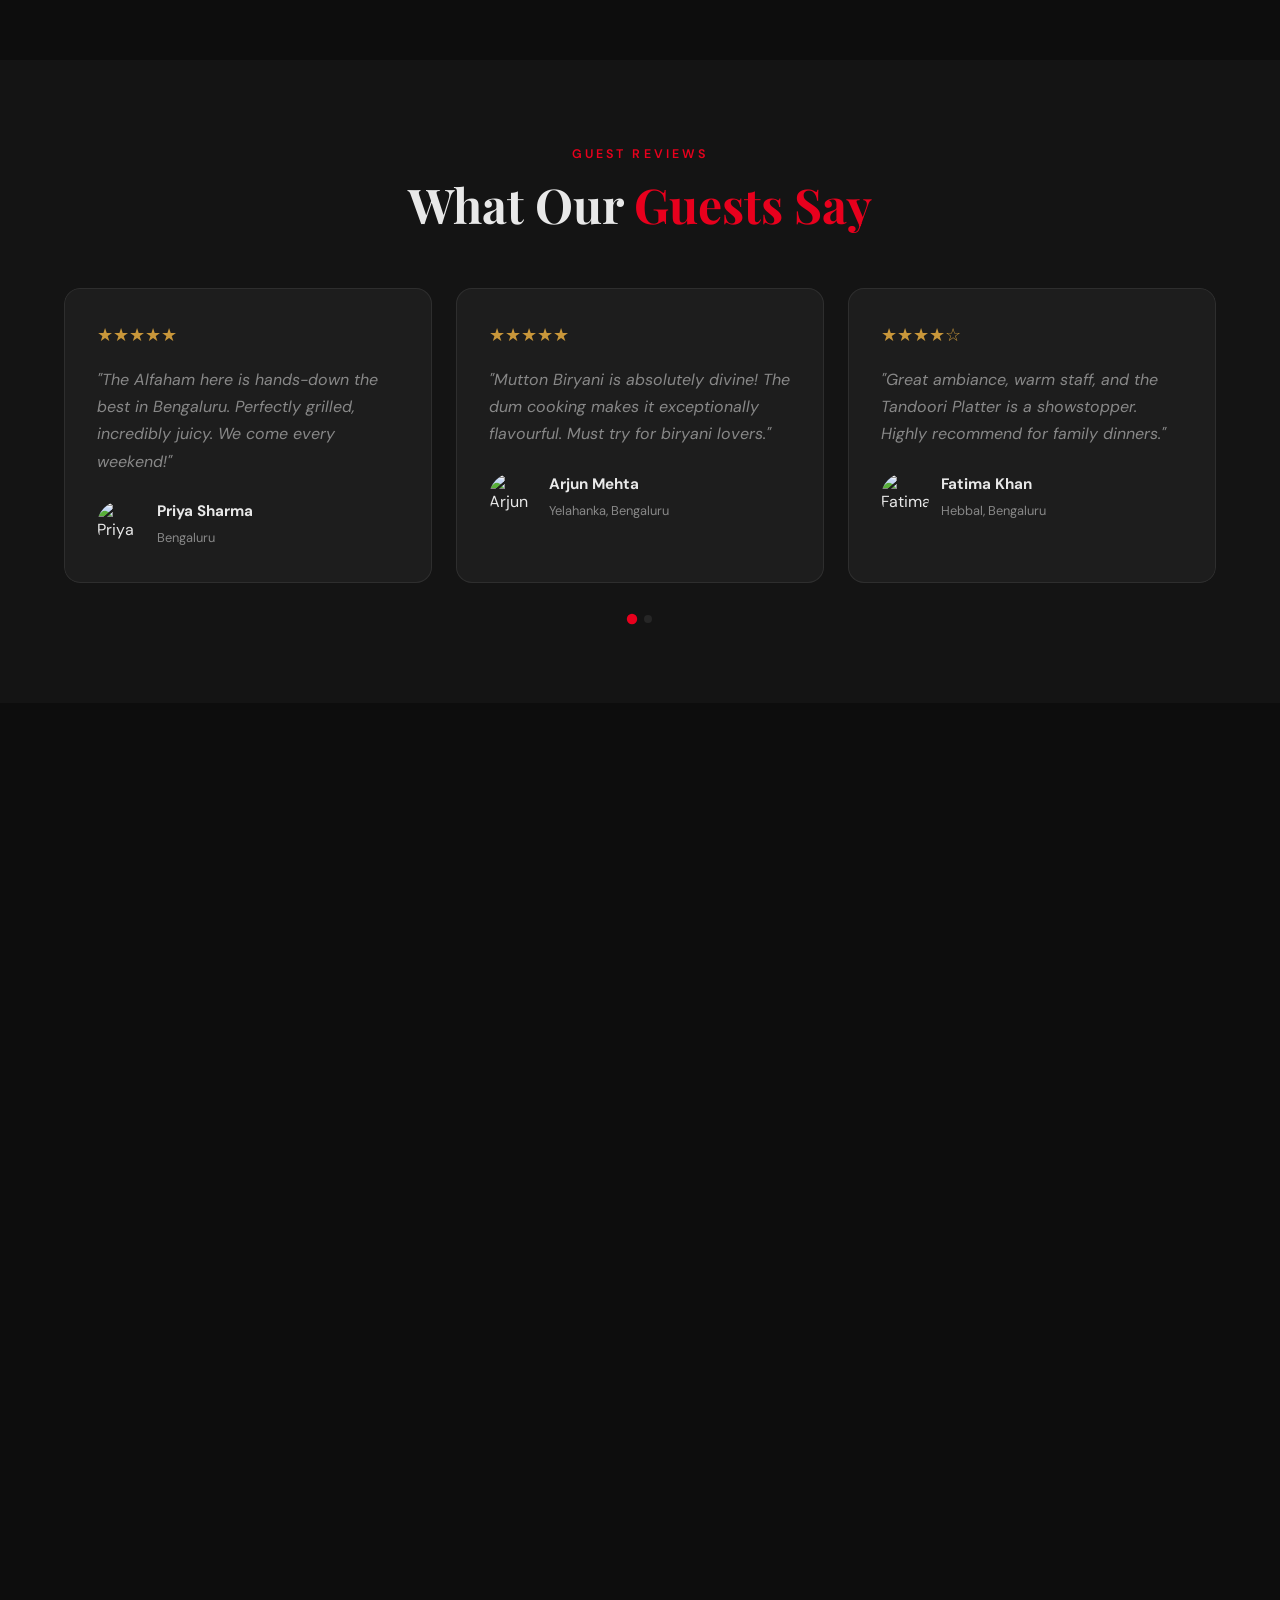
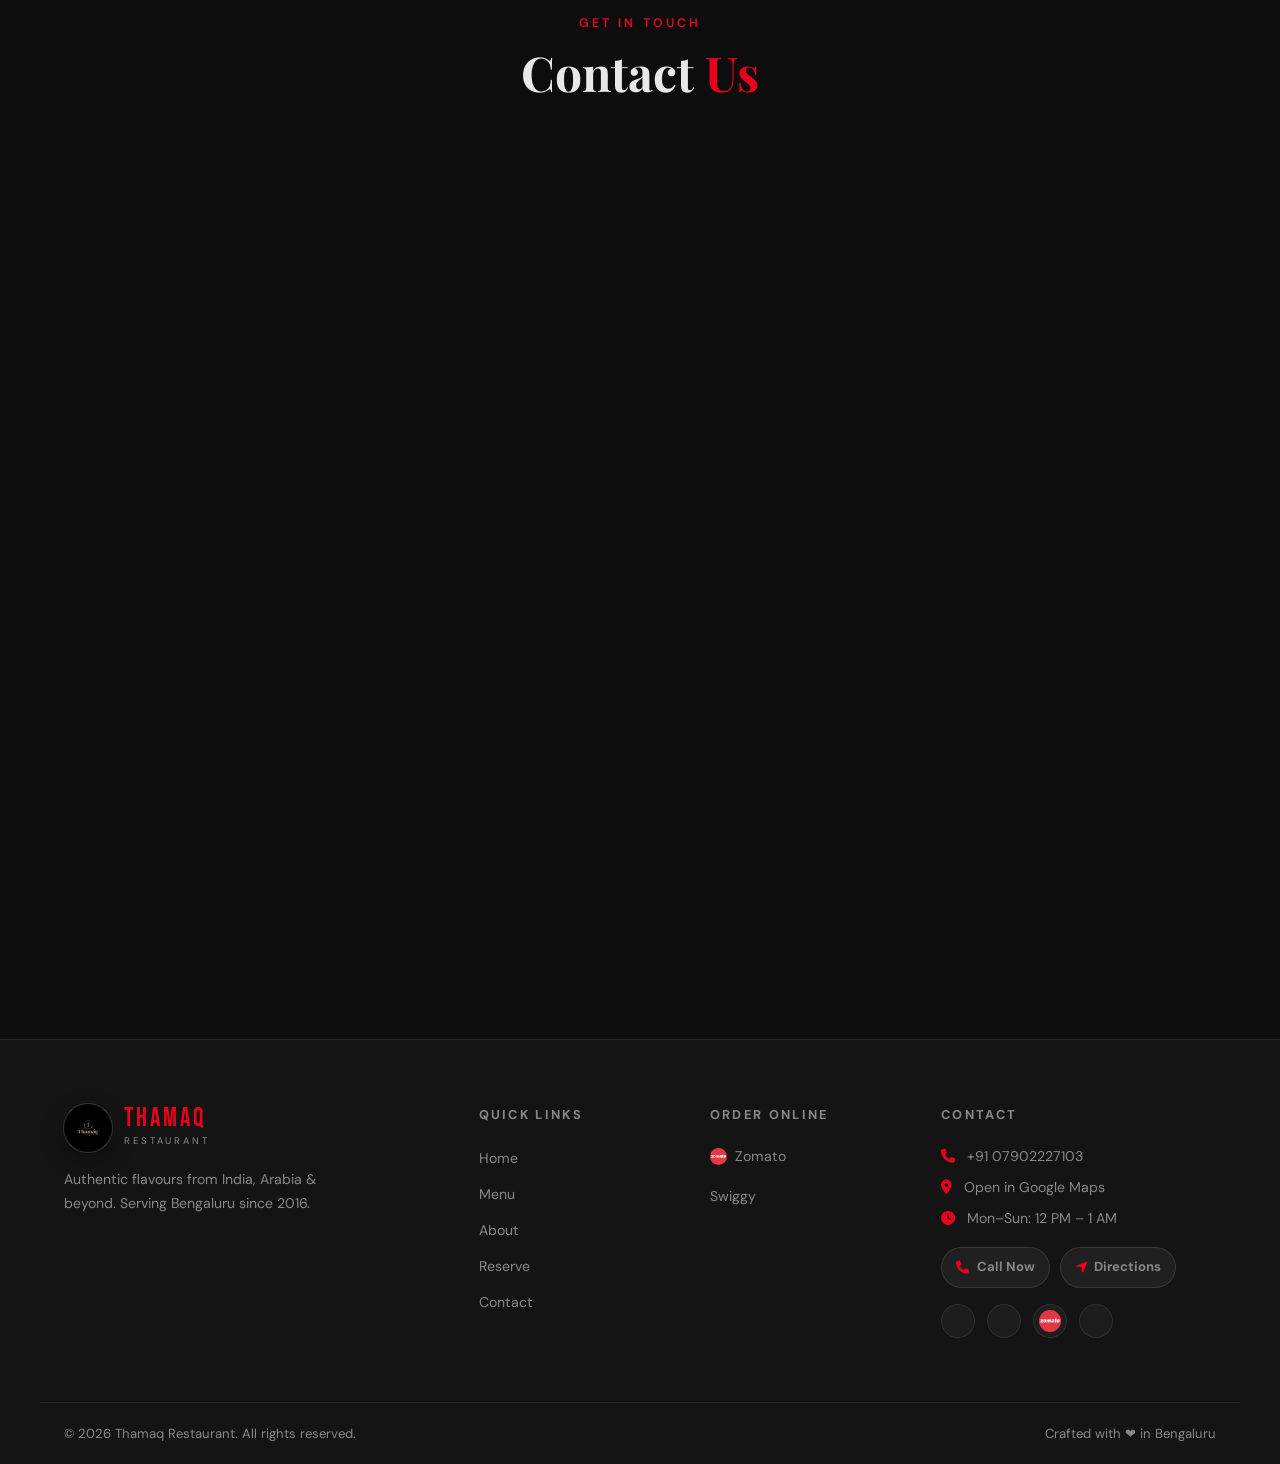
==== commit d8f1aad2: "corrcted the location in footer" ====
--- a/index.html
+++ b/index.html
@@ -593,7 +593,7 @@
             src="https://www.google.com/maps/embed?pb=!1m18!1m12!1m3!1d3885.097!2d77.6177577!3d13.1219478!2m3!1f0!2f0!3f0!3m2!1i1024!2i768!4f13.1!3m3!1m2!1s0x3bae197d9384cd9d%3A0x11226b272c6be0b2!2sThamaq%20Restaurant%20%7C%20Bagalur%20Cross!5e0!3m2!1sen!2sin!4v1234567890"
             width="100%" height="280" style="border:0;border-radius:12px" allowfullscreen loading="lazy">
           </iframe>
-          <a href="https://google.com/maps/place/Thamaq+Restaurant+%7C+Bagalur+Cross/@13.1219478,77.6177577,17z" target="_blank" class="btn-primary" style="display:block;text-align:center;margin-top:1rem">
+          <a href="https://maps.app.goo.gl/dCZE5HaCPBnzcgmt8?g_st=ac" target="_blank" rel="noopener" class="btn-primary" style="display:block;text-align:center;margin-top:1rem">
             <i class="fas fa-directions"></i> Get Directions
           </a>
         </div>
--- a/style.css
+++ b/style.css
@@ -56,6 +56,23 @@
   transition: background 0.4s, color 0.4s;
 }
 
+@media (pointer: fine) {
+  body {
+    cursor: url("data:image/svg+xml,%3Csvg xmlns='http://www.w3.org/2000/svg' width='18' height='18' viewBox='0 0 18 18'%3E%3Ccircle cx='8' cy='8' r='6' fill='%23e8001d' stroke='%23f5c870' stroke-width='2'/%3E%3Ccircle cx='8' cy='8' r='2' fill='white'/%3E%3C/svg%3E") 8 8, auto;
+  }
+  a,
+  button,
+  .menu-card,
+  .feat-card,
+  .gallery-item,
+  .cat-tab,
+  input,
+  select,
+  textarea {
+    cursor: url("data:image/svg+xml,%3Csvg xmlns='http://www.w3.org/2000/svg' width='18' height='18' viewBox='0 0 18 18'%3E%3Ccircle cx='8' cy='8' r='6' fill='%23e8001d' stroke='%23ffffff' stroke-width='2'/%3E%3Cpath d='M8 4v8M4 8h8' stroke='%23ffffff' stroke-width='2' stroke-linecap='round'/%3E%3C/svg%3E") 8 8, pointer;
+  }
+}
+
 img { display: block; width: 100%; object-fit: cover; }
 a { text-decoration: none; color: inherit; }
 ul { list-style: none; }
@@ -92,7 +109,7 @@
 
 /* ══════════════════════ NAVBAR ══════════════════════ */
 .navbar {
-  position: fixed; top: 2.45rem; left: 0; right: 0; z-index: 999;
+  position: absolute; top: 2.45rem; left: 0; right: 0; z-index: 999;
   background: linear-gradient(135deg, rgba(10,10,10,.58), rgba(20,20,20,.24));
   backdrop-filter: blur(22px) saturate(150%);
   -webkit-backdrop-filter: blur(22px) saturate(150%);
@@ -1179,6 +1196,21 @@
   .hamburger { display: flex; z-index: 999; }
   .nav-cta { display: none; }
   .hero { min-height: auto; padding: 7.5rem 1rem 4rem; align-items: flex-start; }
+  .hero-bg {
+    background:
+      linear-gradient(to bottom, rgba(0,0,0,.18), rgba(0,0,0,.7)),
+      url('src/thaamaq-dishes/dish-1.jpeg') center 30%/cover no-repeat;
+  }
+  .hero-overlay {
+    background:
+      radial-gradient(circle at 50% 18%, rgba(245,200,112,.22), transparent 34%),
+      linear-gradient(to bottom, rgba(30,0,0,.26) 0%, rgba(0,0,0,.76) 58%, rgba(0,0,0,.98) 100%);
+  }
+  .hero::before {
+    background:
+      linear-gradient(180deg, rgba(0,0,0,.18) 0%, rgba(0,0,0,.05) 35%, rgba(0,0,0,.58) 100%),
+      radial-gradient(circle at 50% 46%, rgba(232,0,29,.14), rgba(0,0,0,0) 54%);
+  }
   .hero-content { width: 100%; max-width: 620px; padding: 1.35rem 1rem; border-radius: 22px; }
   .hero-label { font-size: .72rem; letter-spacing: .18em; margin-bottom: 1rem; }
   .hero-title { font-size: clamp(2.55rem, 14vw, 4.4rem); gap: 0 .24em; margin-bottom: 1rem; }
@@ -1242,6 +1274,11 @@
   .theme-toggle { display: none; }
   .hamburger span { width: 22px; }
   .hero { padding-top: 7rem; }
+  .hero-bg {
+    background:
+      linear-gradient(to bottom, rgba(0,0,0,.08), rgba(0,0,0,.76)),
+      url('src/thaamaq-dishes/dish-5.jpeg') center 22%/cover no-repeat;
+  }
   .hero-content { padding: 1.1rem .85rem; border-radius: 18px; }
   .hero-title { font-size: clamp(2.35rem, 16vw, 3.7rem); }
   .hero-sub { font-size: .92rem; }
